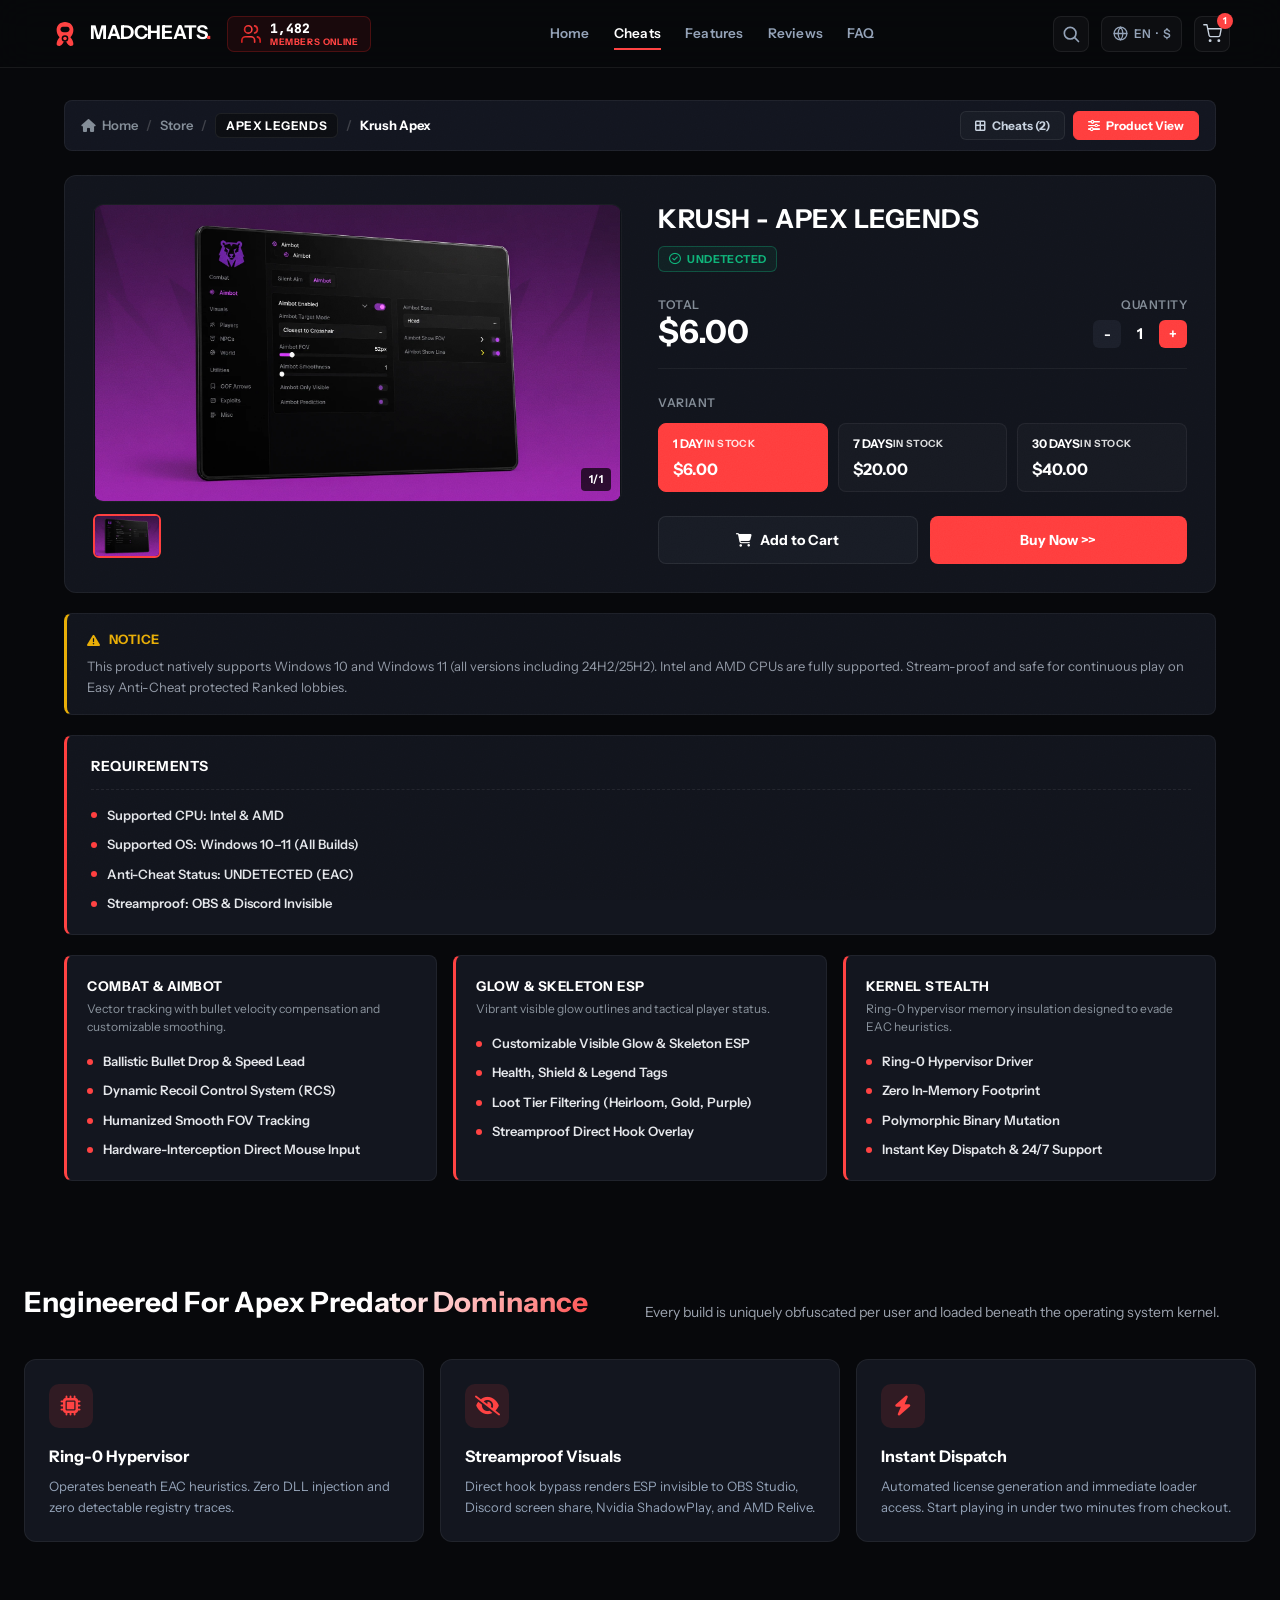
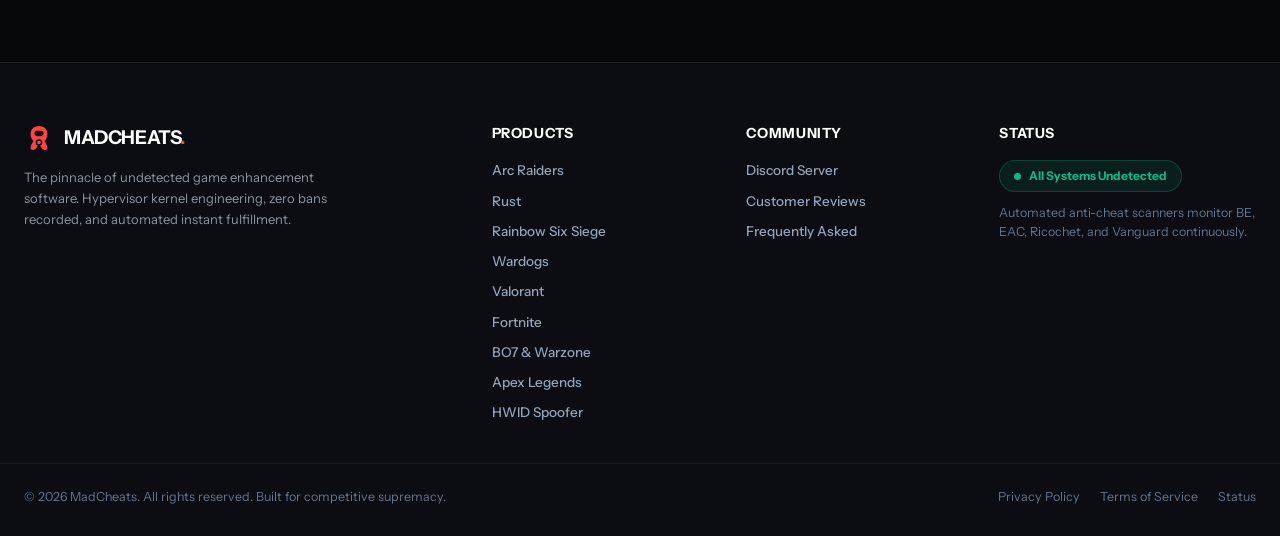
==== apex.html @ b07453fc "Initial commit - MadCheats complete storefront" ====
<!DOCTYPE html>
<html lang="en">
<head>
  <meta charset="utf-8">
  <meta name="viewport" content="width=device-width, initial-scale=1">
  <title>Apex Legends Cheats — Undetected Aimbot &amp; Glow ESP | MadCheats</title>
  <meta name="description" content="Dominate Apex Legends with undetected private cheats. Easy Anti-Cheat bypass, silent aimbot, player skeleton ESP, loot tier radar, and recoil control. Instant key delivery.">
  <link rel="icon" type="image/svg+xml" href="data:image/svg+xml,%3Csvg xmlns='http://www.w3.org/2000/svg' viewBox='0 0 100 100'%3E%3Cpath fill='%23ff4343' d='M50 8 C32 8 20 22 20 38 C20 48 24 57 30 63 C27 68 22 75 22 84 C22 89 27 92 33 90 C39 88 44 80 46 76 C48 77 52 77 54 76 C56 80 61 88 67 90 C73 92 78 89 78 84 C78 75 73 68 70 63 C76 57 80 48 80 38 C80 22 68 8 50 8 Z M50 20 C62 20 70 28 70 40 C70 45 66 50 62 52 C58 48 54 46 50 46 C46 46 42 48 38 52 C34 50 30 45 30 40 C30 28 38 20 50 20 Z M50 54 C58 54 64 60 64 68 C64 76 58 82 50 82 C42 82 36 76 36 68 C36 60 42 54 50 54 Z'/%3E%3C/svg%3E">
  <link rel="stylesheet" href="https://cdnjs.cloudflare.com/ajax/libs/font-awesome/6.5.2/css/all.min.css">
  <link rel="stylesheet" href="css/style.css">
</head>
<body>

  <svg class="film-grain" aria-hidden="true" xmlns="http://www.w3.org/2000/svg">
    <filter id="grain-filter">
      <feTurbulence type="fractalNoise" baseFrequency="0.85" numOctaves="2" stitchTiles="stitch" result="noise"/>
      <feColorMatrix in="noise" type="matrix" values="0 0 0 0 0  0 0 0 0 0  0 0 0 0 0  0 0 0 0.55 0"/>
    </filter>
    <rect width="100%" height="100%" filter="url(#grain-filter)"/>
  </svg>

  <header class="site-header is-home" id="navbar">
    <div class="header-lead sf-rsz2">
      <a href="index.html" class="site-logo" aria-label="MadCheats home">
        <svg class="site-logo-icon" viewBox="0 0 100 100" fill="none" xmlns="http://www.w3.org/2000/svg">
          <path d="M50 10C33 10 22 22 22 36C22 46 26 55 32 61C28 66 22 74 22 83C22 88 28 91 34 89C40 87 45 78 47 74C49 75 51 75 53 74C55 78 60 87 66 89C72 91 78 88 78 83C78 74 72 66 68 61C74 55 78 46 78 36C78 22 67 10 50 10Z" fill="#ff4343"/>
          <path d="M35 34C35 30 38 26 43 26H57C62 26 65 30 65 34C65 40 60 44 54 44H46C40 44 35 40 35 34Z" fill="#07080B"/>
          <circle cx="50" cy="65" r="11" fill="#07080B"/>
          <circle cx="50" cy="65" r="6" fill="#ff4343"/>
        </svg>
        <span>MADCHEATS<span class="brand-dot">.</span></span>
      </a>

      <div class="online-now" aria-label="1,482 members online now" title="1,482 members online now">
        <span class="online-now-icon" aria-hidden="true">
          <svg viewBox="0 0 24 24" width="22" height="22" fill="none" stroke="url(#onlineNowGrad)" stroke-width="1.8" stroke-linecap="round" stroke-linejoin="round">
            <defs>
              <linearGradient id="onlineNowGrad" x1="0" y1="0" x2="24" y2="0" gradientUnits="userSpaceOnUse">
                <stop offset="0" stop-color="#cc1818"></stop>
                <stop offset="0.5" stop-color="#ff4343"></stop>
                <stop offset="1" stop-color="#cc1818"></stop>
              </linearGradient>
            </defs>
            <path d="M16 21v-2a4 4 0 0 0-4-4H6a4 4 0 0 0-4 4v2"></path>
            <circle cx="9" cy="7" r="4"></circle>
            <path d="M22 21v-2a4 4 0 0 0-3-3.87"></path>
            <path d="M16 3.13a4 4 0 0 1 0 7.75"></path>
          </svg>
        </span>
        <span class="online-now-meta">
          <span class="online-now-count">1,482</span>
          <span class="online-now-label">members online</span>
        </span>
      </div>
    </div>

    <nav class="nav-menu" aria-label="Main Navigation">
      <a href="index.html" class="nav-link">Home</a>
      <a href="index.html#popular-cheats" class="nav-link active">Cheats</a>
      <a href="index.html#bento-tech" class="nav-link">Features</a>
      <a href="index.html#reviews" class="nav-link">Reviews</a>
      <a href="index.html#faq" class="nav-link">FAQ</a>
    </nav>

    <div class="header-actions">
      <button class="header-search-btn" id="searchTriggerBtn" type="button" aria-label="Search software">
        <svg viewBox="0 0 24 24" width="20" height="20" fill="none" stroke="currentColor" stroke-width="2" stroke-linecap="round" stroke-linejoin="round" aria-hidden="true">
          <circle cx="11" cy="11" r="7"></circle><path d="m21 21-4.3-4.3"></path>
        </svg>
      </button>

      <button type="button" class="prefs-button" aria-label="Change language or currency">
        <svg viewBox="0 0 24 24" width="17" height="17" fill="none" stroke="currentColor" stroke-width="1.8" stroke-linecap="round" stroke-linejoin="round" aria-hidden="true">
          <circle cx="12" cy="12" r="9"></circle>
          <path d="M3 12h18"></path>
          <path d="M12 3a13.5 13.5 0 0 1 0 18a13.5 13.5 0 0 1 0-18"></path>
        </svg>
        <span class="prefs-lang">EN</span>
        <span class="prefs-dot" aria-hidden="true">&middot;</span>
        <span class="prefs-cur">$</span>
      </button>

      <a href="cart.html" class="cart-button" id="cartToggleBtn" aria-label="Shopping Cart">
        <svg viewBox="0 0 24 24" width="19" height="19" fill="none" stroke="currentColor" stroke-width="1.7" stroke-linecap="round" stroke-linejoin="round" aria-hidden="true">
          <circle cx="9" cy="21" r="1"></circle>
          <circle cx="20" cy="21" r="1"></circle>
          <path d="M1 1h4l2.68 13.39a2 2 0 0 0 2 1.61h9.72a2 2 0 0 0 2-1.61L23 6H6"></path>
        </svg>
        <span class="cart-badge">0</span>
      </a>
    </div>
  </header>

  <main>
    <div class="bc-page-container">
      <div class="bc-top-bar">
        <div class="bc-breadcrumbs">
          <a href="index.html" class="bc-crumb-link"><i class="fa-solid fa-house"></i> Home</a>
          <span class="bc-sep">/</span>
          <a href="index.html#popular-cheats" class="bc-crumb-link">Store</a>
          <span class="bc-sep">/</span>
          <button type="button" class="bc-crumb-btn" id="bcGameCrumb">APEX LEGENDS</button>
          <span class="bc-sep bc-crumb-cheat-sep" id="bcCrumbSep">/</span>
          <span class="bc-crumb-current" id="bcCrumbCheatTitle">Krush - Apex Legends</span>
        </div>
        <div class="bc-top-actions">
          <button type="button" class="bc-view-toggle-btn" id="bcViewGridBtn"><i class="fa-solid fa-border-all"></i> Cheats (2)</button>
          <button type="button" class="bc-view-toggle-btn active" id="bcViewProductBtn"><i class="fa-solid fa-sliders"></i> Product View</button>
        </div>
      </div>

      <div class="bc-grid-view hidden" id="bcGridView">
        <div class="bc-cards-grid">
          <div class="bc-cheat-card js-card-select" data-cheat="krush">
            <div class="bc-card-img-wrap">
              <img src="assets/images/bearcheats/1103383.webp" onerror="this.onerror=null;this.src='https://bearcheats.net/storage/images/1103383.webp'" alt="Krush - Apex Legends Menu" loading="lazy">
            </div>
            <div class="bc-card-title">Krush - Apex Legends</div>
            <div class="bc-card-meta">
              <div class="bc-from-badge">
                <span class="bc-from-label">FROM</span>
                <span class="bc-from-price">$6.00</span>
              </div>
              <div class="bc-undetected-badge">
                <i class="fa-regular fa-circle-check"></i> UNDETECTED
              </div>
            </div>
            <button type="button" class="bc-card-buy-btn js-buy-from-grid" data-cheat="krush">
              <i class="fa-solid fa-bag-shopping"></i> Buy now
            </button>
          </div>

          <div class="bc-cheat-card js-card-select" data-cheat="ancient">
            <div class="bc-card-img-wrap">
              <img src="assets/images/bearcheats/1103375.webp" onerror="this.onerror=null;this.src='https://bearcheats.net/storage/images/1103375.webp'" alt="Ancient - Apex Legends Private Menu" loading="lazy">
            </div>
            <div class="bc-card-title">Ancient - Apex Legends Private</div>
            <div class="bc-card-meta">
              <div class="bc-from-badge">
                <span class="bc-from-label">FROM</span>
                <span class="bc-from-price">$9.99</span>
              </div>
              <div class="bc-undetected-badge">
                <i class="fa-regular fa-circle-check"></i> UNDETECTED
              </div>
            </div>
            <button type="button" class="bc-card-buy-btn js-buy-from-grid" data-cheat="ancient">
              <i class="fa-solid fa-bag-shopping"></i> Buy now
            </button>
          </div>
        </div>
      </div>

      <div class="bc-product-view" id="bcProductView">
        <div class="bc-product-card">
          <div class="bc-media-col">
            <div class="bc-preview-frame">
              <img id="bcPreviewImg" src="assets/images/bearcheats/1103383.webp" onerror="this.onerror=null;this.src='https://bearcheats.net/storage/images/1103383.webp'" alt="Apex Legends Cheat Preview" loading="lazy">
              <div class="bc-page-counter">1/1</div>
            </div>
            <div class="bc-thumbs-row">
              <div class="bc-thumb" id="bcThumbBox">
                <img id="bcThumbImg" src="assets/images/bearcheats/1103383.webp" onerror="this.onerror=null;this.src='https://bearcheats.net/storage/images/1103383.webp'" alt="Thumbnail">
              </div>
            </div>
          </div>

          <div class="bc-info-col">
            <h1 class="bc-title" id="bcProductTitle">KRUSH - APEX LEGENDS</h1>
            <div>
              <div class="bc-undetected-badge">
                <i class="fa-regular fa-circle-check"></i> UNDETECTED
              </div>
            </div>

            <div class="bc-row-total-qty">
              <div class="bc-total-group">
                <span class="bc-subhead">Total</span>
                <span class="bc-total-val" id="bcTotalAmount">$6.00</span>
              </div>
              <div class="bc-qty-group">
                <span class="bc-subhead">Quantity</span>
                <div class="bc-stepper">
                  <button type="button" class="bc-step-btn minus" id="bcQtyMinus">-</button>
                  <span class="bc-step-num" id="bcQtyVal">1</span>
                  <button type="button" class="bc-step-btn plus" id="bcQtyPlus">+</button>
                </div>
              </div>
            </div>

            <div class="bc-variant-group">
              <span class="bc-subhead">Variant</span>
              <div class="bc-variants-grid" id="bcVariantsGrid"></div>
            </div>

            <div class="bc-actions-row">
              <button type="button" class="bc-btn-cart" id="bcAddToCartBtn">
                <i class="fa-solid fa-cart-shopping"></i> Add to Cart
              </button>
              <button type="button" class="bc-btn-buy" id="bcBuyNowBtn">
                Buy Now &gt;&gt;
              </button>
            </div>
          </div>
        </div>

        <div class="bc-notice-box">
          <div class="bc-notice-hdr">
            <i class="fa-solid fa-triangle-exclamation"></i> NOTICE
          </div>
          <div class="bc-notice-text">
            This product natively supports Windows 10 and Windows 11 (all versions including 24H2/25H2). Intel and AMD CPUs are fully supported. Stream-proof and safe for continuous play on Easy Anti-Cheat protected Ranked lobbies.
          </div>
        </div>

        <div class="bc-reqs-box">
          <div class="bc-reqs-title">REQUIREMENTS</div>
          <ul class="bc-dot-list" id="bcReqsList">
            <li class="bc-dot-item"><span class="bc-dot-bullet"></span> Supported CPU: Intel &amp; AMD</li>
            <li class="bc-dot-item"><span class="bc-dot-bullet"></span> Supported OS: Windows 10–11 (All Builds)</li>
            <li class="bc-dot-item"><span class="bc-dot-bullet"></span> Anti-Cheat Status: UNDETECTED (EAC)</li>
          </ul>
        </div>

        <div class="bc-features-grid" id="bcFeaturesGrid"></div>
      </div>
    </div>

    <section class="section-wrap" style="padding: 20px 0 60px;">
      <div class="container">
        <div class="sec-header" style="text-align: center; margin-bottom: 36px;">
          <h2 class="sec-title" style="font-size: 28px; font-weight: 800; color: #fff;">
            Engineered For <span class="gradient-text">Apex Predator Dominance</span>
          </h2>
          <p class="sec-subtitle" style="font-size: 14px; color: #9ca3af; max-width: 580px; margin: 8px auto 0;">
            Every build is uniquely obfuscated per user and loaded beneath the operating system kernel.
          </p>
        </div>

        <div class="bento-grid" style="display: grid; grid-template-columns: repeat(3, 1fr); gap: 16px;">
          <div class="bento-card" style="background: #13161f; border: 1px solid rgba(255,255,255,0.06); border-radius: 12px; padding: 24px;">
            <div style="width: 44px; height: 44px; border-radius: 10px; background: rgba(255,67,67,0.12); color: #ff4343; display: flex; align-items: center; justify-content: center; font-size: 20px; margin-bottom: 16px;">
              <i class="fa-solid fa-microchip"></i>
            </div>
            <h3 style="font-size: 16px; font-weight: 800; color: #fff; margin-bottom: 8px;">Ring-0 Hypervisor</h3>
            <p style="font-size: 13px; color: #94a3b8; line-height: 1.6;">Operates beneath EAC heuristics. Zero DLL injection and zero detectable registry traces.</p>
          </div>

          <div class="bento-card" style="background: #13161f; border: 1px solid rgba(255,255,255,0.06); border-radius: 12px; padding: 24px;">
            <div style="width: 44px; height: 44px; border-radius: 10px; background: rgba(255,67,67,0.12); color: #ff4343; display: flex; align-items: center; justify-content: center; font-size: 20px; margin-bottom: 16px;">
              <i class="fa-solid fa-eye-slash"></i>
            </div>
            <h3 style="font-size: 16px; font-weight: 800; color: #fff; margin-bottom: 8px;">Streamproof Visuals</h3>
            <p style="font-size: 13px; color: #94a3b8; line-height: 1.6;">Direct hook bypass renders ESP invisible to OBS Studio, Discord screen share, Nvidia ShadowPlay, and AMD Relive.</p>
          </div>

          <div class="bento-card" style="background: #13161f; border: 1px solid rgba(255,255,255,0.06); border-radius: 12px; padding: 24px;">
            <div style="width: 44px; height: 44px; border-radius: 10px; background: rgba(255,67,67,0.12); color: #ff4343; display: flex; align-items: center; justify-content: center; font-size: 20px; margin-bottom: 16px;">
              <i class="fa-solid fa-bolt"></i>
            </div>
            <h3 style="font-size: 16px; font-weight: 800; color: #fff; margin-bottom: 8px;">Instant Dispatch</h3>
            <p style="font-size: 13px; color: #94a3b8; line-height: 1.6;">Automated license generation and immediate loader access. Start playing in under two minutes from checkout.</p>
          </div>
        </div>
      </div>
    </section>
  </main>

  <footer class="footer">
    <div class="footer-top">
      <div class="footer-col brand-col">
        <a href="index.html" class="site-logo">
          <svg class="site-logo-icon" viewBox="0 0 100 100" fill="none">
            <path d="M50 10C33 10 22 22 22 36C22 46 26 55 32 61C28 66 22 74 22 83C22 88 28 91 34 89C40 87 45 78 47 74C49 75 51 75 53 74C55 78 60 87 66 89C72 91 78 88 78 83C78 74 72 66 68 61C74 55 78 46 78 36C78 22 67 10 50 10Z" fill="#ff4343"/>
            <path d="M35 34C35 30 38 26 43 26H57C62 26 65 30 65 34C65 40 60 44 54 44H46C40 44 35 40 35 34Z" fill="#07080B"/>
            <circle cx="50" cy="65" r="11" fill="#07080B"/>
            <circle cx="50" cy="65" r="6" fill="#ff4343"/>
          </svg>
          <span>MADCHEATS<span class="brand-dot">.</span></span>
        </a>
        <p class="footer-desc">
          The pinnacle of undetected game enhancement software. Hypervisor kernel engineering, zero bans recorded, and automated instant fulfillment.
        </p>
      </div>

      <div class="footer-col">
        <div class="footer-title">Products</div>
        <ul class="footer-links">
          <li><a href="arc.html">Arc Raiders</a></li>
          <li><a href="rust.html">Rust</a></li>
          <li><a href="r6.html">Rainbow Six Siege</a></li>
          <li><a href="wardogs.html">Wardogs</a></li>
          <li><a href="valorant.html">Valorant</a></li>
          <li><a href="fortnite.html">Fortnite</a></li>
          <li><a href="cod.html">BO7 &amp; Warzone</a></li>
          <li><a href="apex.html">Apex Legends</a></li>
          <li><a href="spoofer.html">HWID Spoofer</a></li>
        </ul>
      </div>

      <div class="footer-col">
        <div class="footer-title">Community</div>
        <ul class="footer-links">
          <li><a href="https://discord.gg/madcheats" target="_blank" rel="noopener noreferrer">Discord Server</a></li>
          <li><a href="index.html#reviews">Customer Reviews</a></li>
          <li><a href="index.html#faq">Frequently Asked</a></li>
        </ul>
      </div>

      <div class="footer-col">
        <div class="footer-title">Status</div>
        <div class="footer-status-pill">
          <span class="dot"></span>
          <span>All Systems Undetected</span>
        </div>
        <p class="footer-subtext">Automated anti-cheat scanners monitor BE, EAC, Ricochet, and Vanguard continuously.</p>
      </div>
    </div>

    <div class="footer-bottom">
      <div class="footer-copy">&copy; 2026 MadCheats. All rights reserved. Built for competitive supremacy.</div>
      <div class="footer-legal">
        <a href="#">Privacy Policy</a>
        <a href="#">Terms of Service</a>
        <a href="#">Status</a>
      </div>
    </div>
  </footer>

  <script src="js/main.js"></script>
  <script>
    document.addEventListener('DOMContentLoaded', () => {
      const APEX_CHEATS = {
        krush: {
          id: 'krush-apex-legends',
          key: 'krush',
          title: 'KRUSH - APEX LEGENDS',
          shortTitle: 'Krush Apex',
          image: 'assets/images/bearcheats/1103383.webp',
          variants: [
            { name: '1 Day', price: 6.00, stock: 'In Stock' },
            { name: '7 Days', price: 20.00, stock: 'In Stock' },
            { name: '30 Days', price: 40.00, stock: 'In Stock' }
          ],
          requirements: [
            'Supported CPU: Intel & AMD',
            'Supported OS: Windows 10–11 (All Builds)',
            'Anti-Cheat Status: UNDETECTED (EAC)',
            'Streamproof: OBS & Discord Invisible'
          ],
          features: [
            {
              title: 'COMBAT & AIMBOT',
              desc: 'Vector tracking with bullet velocity compensation and customizable smoothing.',
              bullets: [
                'Ballistic Bullet Drop & Speed Lead',
                'Dynamic Recoil Control System (RCS)',
                'Humanized Smooth FOV Tracking',
                'Hardware-Interception Direct Mouse Input'
              ]
            },
            {
              title: 'GLOW & SKELETON ESP',
              desc: 'Vibrant visible glow outlines and tactical player status.',
              bullets: [
                'Customizable Visible Glow & Skeleton ESP',
                'Health, Shield & Legend Tags',
                'Loot Tier Filtering (Heirloom, Gold, Purple)',
                'Streamproof Direct Hook Overlay'
              ]
            },
            {
              title: 'KERNEL STEALTH',
              desc: 'Ring-0 hypervisor memory insulation designed to evade EAC heuristics.',
              bullets: [
                'Ring-0 Hypervisor Driver',
                'Zero In-Memory Footprint',
                'Polymorphic Binary Mutation',
                'Instant Key Dispatch & 24/7 Support'
              ]
            }
          ]
        },
        ancient: {
          id: 'ancient-apex',
          key: 'ancient',
          title: 'ANCIENT - APEX LEGENDS PRIVATE',
          shortTitle: 'Ancient Apex',
          image: 'assets/images/bearcheats/1103375.webp',
          variants: [
            { name: '1 Day', price: 9.99, stock: 'In Stock' },
            { name: '7 Days', price: 34.99, stock: 'In Stock' },
            { name: '30 Days', price: 69.99, stock: 'In Stock' }
          ],
          requirements: [
            'Supported CPU: Intel & AMD',
            'Supported OS: Windows 10–11 (All Builds)',
            'Anti-Cheat Status: UNDETECTED (Private Slots)',
            'Streamproof: OBS & Discord Invisible'
          ],
          features: [
            {
              title: 'PREDATOR COMBAT',
              desc: 'Exclusive private slot build with spectator alert and movement macros.',
              bullets: [
                'Spectator Warning Alert System',
                'Auto Superglide & Bunny Hop Macro',
                'Instant Target Switch & Curve',
                'Zero Recoil & Zero Sway'
              ]
            },
            {
              title: 'RADAR & LOOT',
              desc: 'Full distance tracking and standalone 2D radar mini-map HUD.',
              bullets: [
                'Death Box Loot & Tier Scanner',
                'Standalone Mini-Map Radar HUD',
                'Legend Identification & Weapon Status',
                'Enemy Line-of-Sight Tracers'
              ]
            },
            {
              title: 'PRIVATE SLOTS',
              desc: 'Unique cryptographic polymorphic binary with hardware spoofer included.',
              bullets: [
                'Private Unique Binary Build',
                'Built-in Hardware Spoofer',
                'Zero Ban Record Across All Ranked Splits',
                'VIP Discord Priority Channel'
              ]
            }
          ]
        }
      };

      let currentCheat = APEX_CHEATS.krush;
      let selectedVariant = currentCheat.variants[0];
      let currentQty = 1;

      const gridView = document.getElementById('bcGridView');
      const productView = document.getElementById('bcProductView');
      const viewGridBtn = document.getElementById('bcViewGridBtn');
      const viewProductBtn = document.getElementById('bcViewProductBtn');
      const gameCrumb = document.getElementById('bcGameCrumb');
      const crumbCheatTitle = document.getElementById('bcCrumbCheatTitle');
      const crumbSep = document.getElementById('bcCrumbSep');

      const previewImg = document.getElementById('bcPreviewImg');
      const thumbImg = document.getElementById('bcThumbImg');
      const productTitle = document.getElementById('bcProductTitle');
      const totalAmount = document.getElementById('bcTotalAmount');
      const qtyVal = document.getElementById('bcQtyVal');
      const qtyMinus = document.getElementById('bcQtyMinus');
      const qtyPlus = document.getElementById('bcQtyPlus');
      const variantsGrid = document.getElementById('bcVariantsGrid');
      const reqsList = document.getElementById('bcReqsList');
      const featuresGrid = document.getElementById('bcFeaturesGrid');
      const addToCartBtn = document.getElementById('bcAddToCartBtn');
      const buyNowBtn = document.getElementById('bcBuyNowBtn');
      const mascotBtn = document.getElementById('mascotCtaBtn');

      function renderProduct(cheatKey) {
        currentCheat = APEX_CHEATS[cheatKey] || APEX_CHEATS.krush;
        selectedVariant = currentCheat.variants[0];
        currentQty = 1;

        previewImg.src = currentCheat.image;
        previewImg.alt = currentCheat.title;
        thumbImg.src = currentCheat.image;
        thumbImg.alt = currentCheat.title;
        productTitle.textContent = currentCheat.title;
        crumbCheatTitle.textContent = currentCheat.shortTitle;
        crumbCheatTitle.style.display = 'inline';
        crumbSep.style.display = 'inline';

        qtyVal.textContent = currentQty;
        updateTotal();

        variantsGrid.innerHTML = '';
        currentCheat.variants.forEach((v, idx) => {
          const btn = document.createElement('button');
          btn.type = 'button';
          btn.className = `bc-variant-btn ${idx === 0 ? 'active' : 'inactive'}`;
          btn.innerHTML = `
            <div class="bc-v-line">
              <span class="bc-v-title">${v.name}</span>
              <span class="bc-v-stock">${v.stock}</span>
            </div>
            <div class="bc-v-price">$${v.price.toFixed(2)}</div>
          `;
          btn.addEventListener('click', () => {
            variantsGrid.querySelectorAll('.bc-variant-btn').forEach(b => {
              b.className = 'bc-variant-btn inactive';
            });
            btn.className = 'bc-variant-btn active';
            selectedVariant = v;
            updateTotal();
          });
          variantsGrid.appendChild(btn);
        });

        reqsList.innerHTML = '';
        currentCheat.requirements.forEach(req => {
          const li = document.createElement('li');
          li.className = 'bc-dot-item';
          li.innerHTML = `<span class="bc-dot-bullet"></span> ${req}`;
          reqsList.appendChild(li);
        });

        featuresGrid.innerHTML = '';
        currentCheat.features.forEach(f => {
          const col = document.createElement('div');
          col.className = 'bc-feat-card';
          const bulletsHtml = f.bullets.map(b => `<li class="bc-dot-item"><span class="bc-dot-bullet"></span> ${b}</li>`).join('');
          col.innerHTML = `
            <div class="col-title">${f.title}</div>
            <div class="col-desc">${f.desc}</div>
            <ul class="bc-dot-list">${bulletsHtml}</ul>
          `;
          featuresGrid.appendChild(col);
        });

        gridView.classList.add('hidden');
        productView.classList.remove('hidden');
        viewProductBtn.classList.add('active');
        viewGridBtn.classList.remove('active');
        gameCrumb.classList.remove('active');
      }

      function showGrid() {
        productView.classList.add('hidden');
        gridView.classList.remove('hidden');
        viewGridBtn.classList.add('active');
        viewProductBtn.classList.remove('active');
        gameCrumb.classList.add('active');
        crumbCheatTitle.style.display = 'none';
        crumbSep.style.display = 'none';
        window.location.hash = 'all';
      }

      function updateTotal() {
        const total = (selectedVariant.price * currentQty).toFixed(2);
        totalAmount.textContent = `$${total}`;
      }

      qtyMinus.addEventListener('click', () => {
        if (currentQty > 1) {
          currentQty--;
          qtyVal.textContent = currentQty;
          updateTotal();
        }
      });

      qtyPlus.addEventListener('click', () => {
        if (currentQty < 20) {
          currentQty++;
          qtyVal.textContent = currentQty;
          updateTotal();
        }
      });

      viewGridBtn.addEventListener('click', showGrid);
      gameCrumb.addEventListener('click', showGrid);
      if (mascotBtn) mascotBtn.addEventListener('click', (e) => {
        e.preventDefault();
        showGrid();
        window.scrollTo({ top: 120, behavior: 'smooth' });
      });
      viewProductBtn.addEventListener('click', () => {
        renderProduct(currentCheat.key);
      });

      document.querySelectorAll('.js-card-select').forEach(card => {
        card.addEventListener('click', (e) => {
          if (e.target.closest('.bc-card-buy-btn')) return;
          const cheat = card.getAttribute('data-cheat');
          renderProduct(cheat);
          window.location.hash = cheat;
          window.scrollTo({ top: 120, behavior: 'smooth' });
        });
      });

      document.querySelectorAll('.js-buy-from-grid').forEach(btn => {
        btn.addEventListener('click', (e) => {
          e.stopPropagation();
          const cheat = btn.getAttribute('data-cheat');
          renderProduct(cheat);
          window.location.hash = cheat;
          window.scrollTo({ top: 120, behavior: 'smooth' });
        });
      });

      function addCurrentToCart(redirectToCart = true) {
        if (!window.MadCheatsCart) return;
        for (let i = 0; i < currentQty; i++) {
          window.MadCheatsCart.addToCart({
            id: `${currentCheat.id}-${selectedVariant.name.replace(/\s+/g, '-').toLowerCase()}`,
            gameKey: 'apex',
            gameTitle: 'Apex Legends',
            cheatName: currentCheat.shortTitle,
            edition: 'Undetected Ring-0',
            durationKey: selectedVariant.name,
            durationName: selectedVariant.name,
            price: selectedVariant.price,
            image: currentCheat.image
          });
        }
        if (redirectToCart) {
          window.location.href = 'cart.html';
        }
      }

      addToCartBtn.addEventListener('click', () => {
        addCurrentToCart(true);
      });

      buyNowBtn.addEventListener('click', () => {
        addCurrentToCart(false);
        window.location.href = 'cart.html?checkout=true';
      });

      const hash = window.location.hash.replace('#', '').toLowerCase();
      if (hash === 'all' || hash === 'category') {
        showGrid();
      } else if (hash === 'ancient') {
        renderProduct('ancient');
      } else {
        renderProduct('krush');
      }
    });
  </script>
</body>
</html>
---- css/style.css ----
@import url('https://fonts.googleapis.com/css2?family=Instrument+Sans:ital,wght@0,400..700;1,400..700&family=Plus+Jakarta+Sans:ital,wght@0,400..800;1,400..800&family=JetBrains+Mono:wght@400;500;600;700&display=swap');

:root {
  --bg-deep: #07080b;
  --bg-surface: #10131b;
  --bg-card: #13161f;
  --bg-card-hover: #161a26;
  --bg-glass: rgba(19, 22, 31, 0.88);
  --border-subtle: rgba(255, 255, 255, 0.07);
  --border-card: rgba(255, 255, 255, 0.09);
  --red-main: #ff4343;
  --red-dark: #d82b2b;
  --red-hover: #ff5959;
  --text-main: #ffffff;
  --text-muted: #94a3b8;
  --text-dim: #64748b;
  --green-live: #10b981;
  --radius-sm: 8px;
  --radius-md: 14px;
  --radius-lg: 20px;
  --radius-full: 9999px;
  --font-sans: 'Instrument Sans', 'Plus Jakarta Sans', -apple-system, BlinkMacSystemFont, sans-serif;
  --font-mono: 'JetBrains Mono', monospace;
  --transition-fast: 0.18s cubic-bezier(0.16, 1, 0.3, 1);
  --transition-smooth: 0.3s cubic-bezier(0.16, 1, 0.3, 1);
}

*, *::before, *::after {
  box-sizing: border-box;
  margin: 0;
  padding: 0;
}

html {
  scroll-behavior: smooth;
  color-scheme: dark;
}

body {
  font-family: var(--font-sans);
  background-color: var(--bg-deep);
  color: var(--text-main);
  line-height: 1.5;
  overflow-x: hidden;
  -webkit-font-smoothing: antialiased;
}

a {
  color: inherit;
  text-decoration: none;
  transition: all var(--transition-fast);
}

button {
  font-family: inherit;
  cursor: pointer;
  border: none;
  outline: none;
  background: transparent;
}

input, select, textarea {
  font-family: inherit;
  color: inherit;
  outline: none;
}

img {
  max-width: 100%;
  height: auto;
}

.container {
  width: 100%;
  max-width: 1360px;
  margin: 0 auto;
  padding: 0 24px;
}

.film-grain {
  position: fixed;
  inset: 0;
  width: 100%;
  height: 100%;
  pointer-events: none;
  z-index: 50;
  mix-blend-mode: overlay;
  opacity: 0.22;
}

.top-anno {
  background: #11141d;
  border-bottom: 1px solid rgba(255, 255, 255, 0.07);
  padding: 10px 18px;
  font-size: 13px;
  font-weight: 600;
  display: flex;
  align-items: center;
  justify-content: center;
  position: relative;
  z-index: 60;
}

.anno-content {
  display: flex;
  align-items: center;
  gap: 12px;
  flex-wrap: wrap;
  justify-content: center;
}

.anno-pill {
  background: rgba(255, 43, 43, 0.15);
  border: 1px solid rgba(255, 43, 43, 0.3);
  color: #ff6666;
  padding: 2px 8px;
  border-radius: 4px;
  font-size: 11px;
  font-weight: 800;
  letter-spacing: 0.5px;
  text-transform: uppercase;
}

.anno-btn {
  background: var(--red-main);
  color: #fff;
  font-size: 11.5px;
  font-weight: 700;
  padding: 4px 12px;
  border-radius: 5px;
  display: inline-flex;
  align-items: center;
  gap: 5px;
  transition: background var(--transition-fast);
}

.anno-btn:hover {
  background: var(--red-hover);
}

.anno-close {
  position: absolute;
  right: 18px;
  color: var(--text-dim);
  padding: 4px;
  display: flex;
  align-items: center;
  justify-content: center;
  transition: color var(--transition-fast);
}

.anno-close:hover {
  color: #fff;
}

.site-header,
.navbar {
  position: sticky;
  top: 0;
  width: 100%;
  height: 68px;
  background: rgba(7, 8, 11, 0.88);
  backdrop-filter: blur(18px);
  -webkit-backdrop-filter: blur(18px);
  border-bottom: 1px solid var(--border-subtle);
  z-index: 90;
  transition: all var(--transition-smooth);
  display: flex;
  align-items: center;
  justify-content: space-between;
  padding: 0 clamp(20px, 4vw, 50px);
}

.site-header.scrolled,
.navbar.scrolled {
  background: rgba(7, 8, 11, 0.98);
  border-bottom-color: rgba(255, 255, 255, 0.1);
}

.navbar-inner,
.header-lead-wrap {
  display: flex;
  align-items: center;
  justify-content: space-between;
  height: 100%;
  gap: 20px;
}

.header-lead,
.nav-left {
  display: flex;
  align-items: center;
  gap: 16px;
  flex-shrink: 0;
}

.site-logo,
.brand {
  display: flex;
  align-items: center;
  gap: 10px;
  font-weight: 800;
  font-size: 19px;
  letter-spacing: -0.4px;
  color: #fff;
  user-select: none;
}

.brand-icon,
.site-logo-icon {
  width: 30px;
  height: 30px;
  flex-shrink: 0;
}

.brand-dot {
  color: var(--red-main);
}

.online-now {
  display: inline-flex;
  align-items: center;
  gap: 8px;
  padding: 5px 12px;
  background: rgba(255, 43, 43, 0.08);
  border: 1px solid rgba(255, 43, 43, 0.22);
  border-radius: 7px;
}

.online-now-icon {
  display: flex;
  align-items: center;
  justify-content: center;
}

.online-now-meta {
  display: flex;
  flex-direction: column;
  line-height: 1;
}

.online-now-count {
  font-size: 13px;
  font-weight: 800;
  color: #fff;
  font-family: var(--font-mono);
}

.online-now-label {
  font-size: 9px;
  font-weight: 700;
  text-transform: uppercase;
  color: var(--red-main);
  letter-spacing: 0.6px;
  margin-top: 2px;
}

.site-nav,
.nav-menu {
  display: flex;
  align-items: center;
  list-style: none;
  gap: 24px;
  margin: 0;
  padding: 0;
}

.site-nav .nav-link,
.nav-link {
  font-size: 13.5px;
  font-weight: 600;
  color: var(--text-muted);
  display: inline-flex;
  align-items: center;
  gap: 5px;
  position: relative;
  padding: 6px 0;
  white-space: nowrap;
  letter-spacing: 0.2px;
}

.site-nav .nav-link:hover,
.site-nav .nav-link.active,
.nav-link:hover,
.nav-link.active {
  color: #fff;
}

.nav-link::after {
  content: '';
  position: absolute;
  bottom: 0;
  left: 0;
  width: 0;
  height: 2px;
  background: var(--red-main);
  transition: width var(--transition-fast);
}

.nav-link:hover::after,
.nav-link.active::after {
  width: 100%;
}

.nav-dropdown {
  position: relative;
}

.nav-caret {
  transition: transform var(--transition-fast);
}

.nav-dropdown:hover .nav-caret {
  transform: rotate(180deg);
}

.nav-mega {
  position: absolute;
  top: calc(100% + 14px);
  left: 50%;
  transform: translateX(-50%) translateY(8px);
  width: 480px;
  background: rgba(11, 13, 19, 0.98);
  border: 1px solid rgba(255, 43, 43, 0.25);
  border-radius: var(--radius-md);
  padding: 16px;
  display: grid;
  grid-template-columns: 1fr 1fr;
  gap: 8px;
  box-shadow: 0 16px 40px rgba(0, 0, 0, 0.8);
  opacity: 0;
  visibility: hidden;
  transition: all var(--transition-smooth);
  z-index: 100;
  backdrop-filter: blur(20px);
  -webkit-backdrop-filter: blur(20px);
}

.nav-dropdown:hover .nav-mega {
  opacity: 1;
  visibility: visible;
  transform: translateX(-50%) translateY(0);
}

.nav-mega-item {
  display: flex;
  align-items: center;
  justify-content: space-between;
  padding: 9px 12px;
  border-radius: var(--radius-sm);
  background: rgba(255, 255, 255, 0.02);
  color: var(--text-muted);
  font-size: 13px;
  font-weight: 600;
  transition: all var(--transition-fast);
  text-decoration: none;
}

.nav-mega-item:hover {
  background: rgba(255, 43, 43, 0.12);
  color: #fff;
  border-left: 2px solid var(--red-main);
  transform: translateX(2px);
}

.nav-mega-arrow {
  opacity: 0;
  color: var(--red-main);
  transition: opacity var(--transition-fast), transform var(--transition-fast);
}

.nav-mega-item:hover .nav-mega-arrow {
  opacity: 1;
  transform: translateX(2px);
}

.header-actions,
.nav-actions {
  display: flex;
  align-items: center;
  gap: 12px;
  flex-shrink: 0;
}

.header-search-btn,
.search-trigger-btn {
  width: 36px;
  height: 36px;
  display: inline-flex;
  align-items: center;
  justify-content: center;
  color: var(--text-muted);
  border-radius: 8px;
  border: 1px solid var(--border-subtle);
  background: rgba(255, 255, 255, 0.03);
  transition: all var(--transition-fast);
}

.header-search-btn:hover,
.search-trigger-btn:hover {
  color: #fff;
  border-color: rgba(255, 255, 255, 0.2);
  background: rgba(255, 255, 255, 0.06);
}

.prefs-button {
  height: 36px;
  padding: 0 10px;
  display: inline-flex;
  align-items: center;
  gap: 5px;
  font-size: 12px;
  font-weight: 600;
  color: var(--text-muted);
  border-radius: 8px;
  border: 1px solid var(--border-subtle);
  background: rgba(255, 255, 255, 0.03);
  transition: all var(--transition-fast);
}

.prefs-button:hover {
  color: #fff;
  border-color: rgba(255, 255, 255, 0.2);
}

.cart-button,
.cart-btn {
  position: relative;
  width: 36px;
  height: 36px;
  border-radius: 8px;
  background: rgba(255, 255, 255, 0.03);
  border: 1px solid var(--border-subtle);
  color: #cbd5e1;
  display: inline-flex;
  align-items: center;
  justify-content: center;
  font-size: 13px;
  transition: all var(--transition-fast);
}

.cart-button:hover,
.cart-btn:hover {
  border-color: rgba(255, 255, 255, 0.2);
  background: rgba(255, 255, 255, 0.06);
  color: #fff;
}

.cart-badge,
.cart-count {
  position: absolute;
  top: -4px;
  right: -4px;
  background: var(--red-main);
  color: #fff;
  font-size: 9.5px;
  font-weight: 800;
  width: 16px;
  height: 16px;
  border-radius: 50%;
  display: flex;
  align-items: center;
  justify-content: center;
  line-height: 1;
}

.dshero-btn,
.btn-primary {
  background: var(--red-main);
  color: #fff;
  font-weight: 700;
  font-size: 14px;
  padding: 11px 22px;
  border-radius: var(--radius-sm);
  display: inline-flex;
  align-items: center;
  gap: 8px;
  border: 1px solid rgba(255, 255, 255, 0.15);
  transition: background var(--transition-fast), transform var(--transition-fast);
}

.dshero-btn:hover,
.btn-primary:hover {
  background: var(--red-hover);
  transform: translateY(-1px);
}

.dshero-btn-ghost,
.btn-secondary {
  background: #141722;
  border: 1px solid var(--border-subtle);
  color: #fff;
  font-weight: 700;
  font-size: 14px;
  padding: 11px 22px;
  border-radius: var(--radius-sm);
  display: inline-flex;
  align-items: center;
  gap: 8px;
  transition: all var(--transition-fast);
}

.dshero-btn-ghost:hover,
.btn-secondary:hover {
  background: #1c2030;
  border-color: rgba(255, 255, 255, 0.2);
  transform: translateY(-1px);
}

.theme-header__hero {
  position: relative;
  width: 100%;
  min-height: 640px;
  display: flex;
  align-items: center;
  overflow: hidden;
  background: #07080b;
  padding: 80px 0 90px;
}

.theme-header__hero-bg {
  position: absolute;
  inset: 0;
  width: 100%;
  height: 100%;
  overflow: hidden;
  pointer-events: none;
  z-index: 1;
}

.theme-header__hero-bg video,
.theme-header__hero-bg .hero-bg-video {
  position: absolute;
  top: 0;
  right: 0;
  width: 66%;
  height: 100%;
  object-fit: cover;
  object-position: right 15%;
  filter: hue-rotate(65deg) saturate(1.35) contrast(1.05);
}

.theme-header__hero-bg .hero-bg-overlay {
  position: absolute;
  inset: 0;
  background: 
    linear-gradient(90deg, #07080b 0%, #07080b 38%, rgba(7, 8, 11, 0.8) 58%, rgba(7, 8, 11, 0.2) 80%, transparent 100%),
    linear-gradient(180deg, #07080b 0%, transparent 12%, transparent 85%, #07080b 100%);
  pointer-events: none;
}

.ipsLayout_container {
  width: 100%;
  max-width: 1320px;
  margin: 0 auto;
  padding: 0 28px;
  position: relative;
  z-index: 3;
}

.heroTitle.headerHero_title {
  font-size: clamp(34px, 4.4vw, 56px);
  font-weight: 900;
  color: #ffffff;
  line-height: 1.12;
  letter-spacing: -0.8px;
  margin-bottom: 18px;
  max-width: 640px;
}

.heroTitle.headerHero_title b,
.heroTitle.headerHero_title strong {
  color: #ff4343;
  font-weight: 900;
}

.heroDesc.headerHero_desc {
  font-size: 15.5px;
  color: #9da8b6;
  line-height: 1.6;
  max-width: 520px;
  margin-bottom: 30px;
}

.heroButtons {
  display: flex;
  align-items: center;
  gap: 14px;
  margin-bottom: 36px;
  flex-wrap: wrap;
}

.headerHero_button {
  display: inline-flex;
  align-items: center;
  justify-content: center;
  gap: 10px;
  font-size: 14px;
  font-weight: 800;
  padding: 13px 24px;
  border-radius: 7px;
  cursor: pointer;
  text-decoration: none;
  transition: all 0.16s ease;
}

.headerHero_button.heroButton_primary {
  background: #ff4343;
  color: #ffffff;
  border: 1px solid #ff4343;
}

.headerHero_button.heroButton_primary:hover {
  background: #ff5959;
  border-color: #ff5959;
  transform: translateY(-1px);
}

.headerHero_button.heroButton_secondary {
  background: #141722;
  border: 1px solid rgba(255, 255, 255, 0.08);
  color: #cbd5e1;
}

.headerHero_button.heroButton_secondary:hover {
  background: #1c202e;
  border-color: rgba(255, 255, 255, 0.18);
  color: #ffffff;
  transform: translateY(-1px);
}

.headerHero_stats {
  display: flex;
  align-items: center;
  gap: 36px;
  list-style: none;
  padding: 0;
  margin: 0;
  flex-wrap: wrap;
}

.headerHero_stats li {
  display: flex;
  align-items: center;
  gap: 12px;
}

.headerHero_stats li i.fa-cart-shopping,
.headerHero_stats li i.fa-cart-shopping-fast {
  font-size: 20px;
  color: #ff4343;
}

.headerHero_stats li i.fa-star {
  font-size: 14px;
  color: #ffb020;
}

.headerHero_stats li b {
  display: block;
  font-size: 20px;
  font-weight: 900;
  color: #ff4343;
  line-height: 1.15;
  letter-spacing: -0.2px;
}

.headerHero_stats li span {
  display: block;
  font-size: 11px;
  font-weight: 700;
  color: #8d96a5;
  text-transform: uppercase;
  letter-spacing: 0.6px;
  margin-top: 3px;
}

@media (max-width: 960px) {
  .theme-header__hero {
    min-height: auto;
    padding: 60px 0 70px;
  }
  .theme-header__hero-bg video,
  .theme-header__hero-bg .hero-bg-video {
    width: 100%;
    object-position: 70% center;
    opacity: 0.35;
  }
  .theme-header__hero-bg .hero-bg-overlay {
    background: rgba(7, 8, 11, 0.82);
  }
  .heroTitle.headerHero_title {
    font-size: 34px;
  }
  .headerHero_stats {
    gap: 22px;
  }
}

.game-marquee {
  position: relative;
  padding: 38px 0 46px;
  overflow: hidden;
  border-bottom: 1px solid rgba(255, 255, 255, 0.06);
  background: #07080b;
}

.game-marquee-kicker {
  text-align: center;
  font-size: 11.5px;
  font-weight: 700;
  letter-spacing: 2px;
  text-transform: uppercase;
  color: var(--text-dim);
  margin-bottom: 24px;
}

.game-marquee-viewport {
  overflow: hidden;
  position: relative;
  width: 100%;
  mask-image: linear-gradient(to right, transparent, #000 10%, #000 90%, transparent);
  -webkit-mask-image: linear-gradient(to right, transparent, #000 10%, #000 90%, transparent);
}

.game-marquee-track {
  display: flex;
  align-items: center;
  gap: 52px;
  width: max-content;
  animation: gameScroll 40s linear infinite;
}

.game-marquee-track:hover {
  animation-play-state: paused;
}

@keyframes gameScroll {
  from { transform: translateX(0); }
  to { transform: translateX(-50%); }
}

.game-marquee-item {
  display: inline-flex;
  align-items: center;
  gap: 8px;
  opacity: 0.65;
  transition: opacity var(--transition-fast), transform var(--transition-fast);
  text-decoration: none;
}

.game-marquee-item:hover {
  opacity: 1;
  transform: translateY(-2px);
}

.game-marquee-item img {
  height: 38px;
  width: auto;
  max-width: 140px;
  object-fit: contain;
  filter: brightness(0.85) grayscale(25%);
  transition: all var(--transition-fast);
}

.game-marquee-item:hover img {
  filter: brightness(1.2) grayscale(0%);
  transform: scale(1.05);
}

.game-marquee-item span {
  font-size: 14px;
  font-weight: 800;
  letter-spacing: 1.2px;
  text-transform: uppercase;
  color: #fff;
  white-space: nowrap;
}

.hero-header {
  text-align: center;
  max-width: 880px;
  margin: 0 auto 46px;
  position: relative;
  z-index: 2;
}

.trust-pill {
  display: inline-flex;
  align-items: center;
  gap: 8px;
  background: #131722;
  border: 1px solid var(--border-subtle);
  padding: 6px 16px;
  border-radius: var(--radius-full);
  margin-bottom: 22px;
  font-size: 12.5px;
  font-weight: 700;
  color: var(--text-muted);
  letter-spacing: 0.4px;
}

.trust-stars {
  display: flex;
  gap: 3px;
  color: #ff3838;
  font-size: 11px;
}

.hero-h1 {
  font-size: clamp(38px, 5.2vw, 64px);
  font-weight: 800;
  letter-spacing: -1.5px;
  line-height: 1.08;
  margin-bottom: 20px;
  color: #fff;
}

.gradient-text {
  background: linear-gradient(135deg, #ffffff 40%, #ff8585 85%, var(--red-main) 100%);
  -webkit-background-clip: text;
  -webkit-text-fill-color: transparent;
}

.hero-desc {
  font-size: 17px;
  color: var(--text-muted);
  line-height: 1.6;
  max-width: 680px;
  margin: 0 auto 32px;
}

.hero-actions {
  display: flex;
  align-items: center;
  justify-content: center;
  gap: 16px;
  flex-wrap: wrap;
  margin-bottom: 34px;
}

.hero-stats-bar {
  display: flex;
  align-items: center;
  justify-content: center;
  gap: 32px;
  font-size: 13.5px;
  color: var(--text-dim);
  font-weight: 600;
  flex-wrap: wrap;
}

.hero-stat-item {
  display: flex;
  align-items: center;
  gap: 8px;
}

.hero-stat-item strong {
  color: #fff;
  font-size: 14px;
}

.hero-stage {
  position: relative;
  max-width: 1140px;
  margin: 0 auto;
  border-radius: var(--radius-lg);
  border: 1px solid rgba(255, 255, 255, 0.1);
  background: #080a10;
  overflow: hidden;
  height: 580px;
  user-select: none;
}

.hero-video-container {
  position: absolute;
  inset: 0;
  width: 100%;
  height: 100%;
  overflow: hidden;
  pointer-events: none;
  z-index: 0;
}

.hero-game-video {
  position: absolute;
  top: 50%;
  left: 50%;
  width: 100%;
  height: 100%;
  min-width: 177.77777778vh;
  min-height: 56.25vw;
  transform: translate(-50%, -50%);
  border: none;
  opacity: 0.75;
  filter: contrast(110%) brightness(85%);
  pointer-events: none;
}

video.hero-game-video {
  object-fit: cover;
  min-width: 100%;
  min-height: 100%;
  top: 0;
  left: 0;
  transform: none;
}

.hero-video-overlay {
  position: absolute;
  inset: 0;
  background: radial-gradient(ellipse at center, rgba(7, 8, 11, 0.2) 0%, rgba(7, 8, 11, 0.75) 75%, #07080b 100%),
              linear-gradient(to top, #07080b 0%, transparent 30%);
  pointer-events: none;
}

.hero-video-badge {
  position: absolute;
  bottom: 16px;
  left: 18px;
  display: inline-flex;
  align-items: center;
  gap: 8px;
  padding: 5px 12px;
  background: rgba(8, 10, 16, 0.85);
  border: 1px solid rgba(255, 43, 43, 0.35);
  border-radius: 20px;
  font-family: var(--font-mono);
  font-size: 11px;
  font-weight: 700;
  letter-spacing: 0.8px;
  color: #fff;
  backdrop-filter: blur(8px);
  z-index: 3;
}

.video-live-dot {
  width: 7px;
  height: 7px;
  border-radius: 50%;
  background: var(--red-main);
  box-shadow: 0 0 8px var(--red-main);
  animation: pulseLive 1.8s infinite;
}

@keyframes pulseLive {
  0%, 100% { opacity: 1; transform: scale(1); }
  50% { opacity: 0.4; transform: scale(0.85); }
}

.hero-hud {
  position: absolute;
  inset: 0;
  pointer-events: none;
}

.hud-target {
  position: absolute;
  border: 1.5px solid var(--red-main);
  background: rgba(255, 43, 43, 0.08);
}

.hud-tag {
  position: absolute;
  top: -24px;
  left: -1px;
  background: rgba(8, 10, 16, 0.9);
  border: 1px solid var(--red-main);
  color: #fff;
  font-family: var(--font-mono);
  font-size: 11px;
  font-weight: 700;
  padding: 2px 6px;
  border-radius: 3px;
  white-space: nowrap;
}

.hud-meter {
  position: absolute;
  right: -8px;
  top: 0;
  width: 3px;
  height: 100%;
  background: rgba(255, 255, 255, 0.2);
  border-radius: 2px;
}

.hud-meter-fill {
  width: 100%;
  height: 80%;
  background: #10b981;
  border-radius: 2px;
  position: absolute;
  bottom: 0;
}

.hud-fov-ring {
  position: absolute;
  top: 50%;
  left: 50%;
  transform: translate(-50%, -50%);
  width: 240px;
  height: 240px;
  border-radius: 50%;
  border: 1.5px dashed rgba(255, 43, 43, 0.45);
  pointer-events: none;
}

.hud-crosshair {
  position: absolute;
  top: 50%;
  left: 50%;
  transform: translate(-50%, -50%);
  width: 10px;
  height: 10px;
  border-radius: 50%;
  background: var(--red-main);
}

.draggable-panel {
  position: absolute;
  top: 40px;
  right: 45px;
  width: 440px;
  background: rgba(14, 16, 24, 0.96);
  backdrop-filter: blur(20px);
  -webkit-backdrop-filter: blur(20px);
  border: 1px solid rgba(255, 43, 43, 0.35);
  border-radius: var(--radius-md);
  z-index: 10;
  cursor: default;
}

.panel-head {
  display: flex;
  align-items: center;
  justify-content: space-between;
  padding: 12px 16px;
  background: rgba(255, 43, 43, 0.08);
  border-bottom: 1px solid rgba(255, 43, 43, 0.2);
  cursor: grab;
  user-select: none;
}

.panel-head:active {
  cursor: grabbing;
}

.panel-brand {
  display: flex;
  align-items: center;
  gap: 10px;
  font-size: 13px;
  font-weight: 800;
  letter-spacing: 0.5px;
  color: #fff;
}

.panel-brand svg {
  width: 18px;
  height: 18px;
  color: var(--red-main);
}

.panel-tabs {
  display: flex;
  background: rgba(0, 0, 0, 0.3);
  border-bottom: 1px solid var(--border-subtle);
}

.panel-tab {
  flex: 1;
  padding: 10px 0;
  font-size: 12px;
  font-weight: 700;
  text-align: center;
  color: var(--text-muted);
  border-bottom: 2px solid transparent;
  transition: all var(--transition-fast);
}

.panel-tab:hover {
  color: #fff;
}

.panel-tab.active {
  color: #fff;
  border-bottom-color: var(--red-main);
  background: rgba(255, 43, 43, 0.08);
}

.panel-body {
  padding: 18px;
  display: flex;
  flex-direction: column;
  gap: 15px;
}

.ctrl-row {
  display: flex;
  align-items: center;
  justify-content: space-between;
}

.ctrl-label {
  font-size: 13px;
  font-weight: 700;
  color: #fff;
}

.ctrl-sub {
  font-size: 11px;
  color: var(--text-dim);
}

.toggle {
  position: relative;
  width: 44px;
  height: 24px;
  background: rgba(255, 255, 255, 0.12);
  border-radius: 12px;
  cursor: pointer;
  transition: background var(--transition-fast);
}

.toggle.active {
  background: var(--red-main);
}

.toggle-knob {
  position: absolute;
  top: 2px;
  left: 2px;
  width: 20px;
  height: 20px;
  background: #fff;
  border-radius: 50%;
  transition: transform var(--transition-fast);
}

.toggle.active .toggle-knob {
  transform: translateX(20px);
}

.slider-block {
  display: flex;
  flex-direction: column;
  gap: 6px;
}

.slider-top {
  display: flex;
  justify-content: space-between;
  font-size: 12.5px;
  font-weight: 600;
}

.slider-num {
  font-family: var(--font-mono);
  color: var(--red-main);
  font-weight: 700;
}

.range {
  -webkit-appearance: none;
  width: 100%;
  height: 5px;
  border-radius: 3px;
  background: rgba(255, 255, 255, 0.12);
  outline: none;
}

.range::-webkit-slider-thumb {
  -webkit-appearance: none;
  width: 16px;
  height: 16px;
  border-radius: 50%;
  background: var(--red-main);
  cursor: pointer;
}

.stage-hint {
  position: absolute;
  bottom: 20px;
  left: 24px;
  background: rgba(8, 10, 16, 0.85);
  border: 1px solid var(--border-subtle);
  border-radius: var(--radius-full);
  padding: 6px 14px;
  font-size: 12px;
  color: var(--text-muted);
  display: flex;
  align-items: center;
  gap: 8px;
  backdrop-filter: blur(10px);
}

.stage-hint svg {
  color: var(--red-main);
}

.section-wrap {
  padding: 90px 0;
  position: relative;
}

.sec-header {
  display: flex;
  align-items: flex-end;
  justify-content: space-between;
  margin-bottom: 40px;
  flex-wrap: wrap;
  gap: 20px;
}

.sec-title-wrap h2 {
  font-size: 32px;
  font-weight: 800;
  letter-spacing: -0.8px;
  color: #fff;
  display: flex;
  align-items: center;
  gap: 12px;
}

.sec-title-wrap h2 i {
  color: var(--red-main);
}

.sec-title-wrap p {
  font-size: 15px;
  color: var(--text-muted);
  margin-top: 6px;
}

.cNexusCat_groups {
  display: grid;
  grid-template-columns: repeat(auto-fill, minmax(260px, 1fr));
  gap: 24px;
  list-style: none;
  padding: 0;
  margin: 0;
}

.cNexusCat_block.game-card {
  position: relative;
  border-radius: var(--radius-md);
  overflow: hidden;
  background: #0d1017;
  border: 1px solid rgba(255, 255, 255, 0.08);
  transition: transform 0.28s cubic-bezier(0.16, 1, 0.3, 1), border-color 0.28s ease, box-shadow 0.28s ease;
  cursor: pointer;
}

.cNexusCat_block.game-card:hover {
  transform: translateY(-8px) scale(1.02);
  border-color: rgba(255, 43, 43, 0.7);
  box-shadow: 0 16px 36px rgba(0, 0, 0, 0.7), 0 0 24px rgba(255, 43, 43, 0.28);
}

.cNexusCatBlock_item.game-card-btn {
  position: relative;
  display: block;
  width: 100%;
  aspect-ratio: 3 / 4;
  background: none;
  border: none;
  padding: 0;
  cursor: pointer;
  text-align: left;
  overflow: hidden;
}

.cNexusCatBlock_image {
  position: absolute;
  inset: 0;
  width: 100%;
  height: 100%;
  overflow: hidden;
}

.cNexusCatBlock_image img {
  position: absolute;
  inset: 0;
  width: 100%;
  height: 100%;
  object-fit: cover;
  object-position: center;
  transition: transform 0.35s cubic-bezier(0.16, 1, 0.3, 1), filter 0.35s ease;
}

.cNexusCat_block.game-card:hover .cNexusCatBlock_image img {
  transform: scale(1.06);
  filter: brightness(1.08);
}

.game-card-hover-overlay {
  position: absolute;
  inset: 0;
  display: flex;
  flex-direction: column;
  justify-content: flex-end;
  padding: 22px 18px;
  background: linear-gradient(to top, rgba(7, 8, 11, 0.95) 0%, rgba(7, 8, 11, 0.45) 40%, transparent 80%);
  opacity: 0;
  transform: translateY(8px);
  transition: opacity 0.22s ease, transform 0.22s ease;
  pointer-events: none;
  z-index: 2;
}

.cNexusCat_block.game-card:hover .game-card-hover-overlay,
.cNexusCat_block.game-card:focus-within .game-card-hover-overlay {
  opacity: 1;
  transform: translateY(0);
}

.game-card-hover-title {
  font-size: 19px;
  font-weight: 800;
  color: #fff;
  letter-spacing: -0.3px;
  line-height: 1.2;
}

.game-card-hover-action {
  font-size: 12px;
  font-weight: 700;
  color: var(--red-main);
  text-transform: uppercase;
  letter-spacing: 0.8px;
  display: inline-flex;
  align-items: center;
  gap: 6px;
  margin-top: 5px;
}

.cheats-modal-wrap {
  position: fixed;
  inset: 0;
  z-index: 999;
  display: flex;
  align-items: center;
  justify-content: center;
  padding: 20px;
  opacity: 0;
  visibility: hidden;
  transition: all 0.25s cubic-bezier(0.16, 1, 0.3, 1);
}

.cheats-modal-wrap.open {
  opacity: 1;
  visibility: visible;
}

.cheats-modal-backdrop {
  position: absolute;
  inset: 0;
  background: rgba(4, 5, 8, 0.85);
  backdrop-filter: blur(12px);
  -webkit-backdrop-filter: blur(12px);
}

.cheats-modal-container {
  position: relative;
  width: 100%;
  max-width: 960px;
  max-height: 88vh;
  background: #0b0e14;
  border: 1px solid rgba(255, 43, 43, 0.3);
  border-radius: var(--radius-lg);
  box-shadow: 0 25px 60px rgba(0, 0, 0, 0.8), 0 0 35px rgba(255, 43, 43, 0.15);
  display: flex;
  flex-direction: column;
  overflow: hidden;
  z-index: 2;
  transform: scale(0.95) translateY(12px);
  transition: transform 0.25s cubic-bezier(0.16, 1, 0.3, 1);
}

.cheats-modal-wrap.open .cheats-modal-container {
  transform: scale(1) translateY(0);
}

.cheats-modal-header {
  display: flex;
  align-items: center;
  justify-content: space-between;
  padding: 20px 24px;
  border-bottom: 1px solid rgba(255, 255, 255, 0.08);
  background: rgba(13, 16, 23, 0.95);
}

.cm-header-lead {
  display: flex;
  align-items: center;
  gap: 16px;
}

.cm-game-thumb {
  width: 52px;
  height: 64px;
  object-fit: cover;
  border-radius: 8px;
  border: 1px solid rgba(255, 43, 43, 0.3);
}

.cm-game-badge {
  display: inline-flex;
  align-items: center;
  gap: 6px;
  font-family: var(--font-mono);
  font-size: 11px;
  font-weight: 700;
  color: #10b981;
  letter-spacing: 0.5px;
  text-transform: uppercase;
  margin-bottom: 4px;
}

.pulse-dot.green {
  width: 7px;
  height: 7px;
  border-radius: 50%;
  background: #10b981;
  box-shadow: 0 0 8px #10b981;
  animation: pulseLive 1.5s infinite;
}

.cm-game-title {
  font-size: 22px;
  font-weight: 800;
  color: #fff;
  letter-spacing: -0.4px;
  margin: 0;
}

.modal-close-btn {
  background: rgba(255, 255, 255, 0.05);
  border: 1px solid rgba(255, 255, 255, 0.1);
  color: var(--text-muted);
  width: 38px;
  height: 38px;
  border-radius: 8px;
  display: flex;
  align-items: center;
  justify-content: center;
  cursor: pointer;
  font-size: 16px;
  transition: all var(--transition-fast);
}

.modal-close-btn:hover {
  background: rgba(255, 43, 43, 0.15);
  border-color: var(--red-main);
  color: #fff;
}

.cheats-modal-body {
  padding: 24px;
  overflow-y: auto;
  display: grid;
  grid-template-columns: repeat(auto-fit, minmax(420px, 1fr));
  gap: 20px;
}

.cheat-card-item {
  background: #12151e;
  border: 1px solid rgba(255, 255, 255, 0.08);
  border-radius: var(--radius-md);
  padding: 22px;
  display: flex;
  flex-direction: column;
  justify-content: space-between;
  gap: 18px;
  position: relative;
  transition: all var(--transition-fast);
}

.cheat-card-item:hover {
  border-color: rgba(255, 43, 43, 0.4);
  background: #151924;
}

.cheat-card-top {
  display: flex;
  align-items: flex-start;
  justify-content: space-between;
  gap: 12px;
}

.cheat-title-wrap h4 {
  font-size: 20px;
  font-weight: 800;
  color: #fff;
  margin: 0 0 4px;
  letter-spacing: -0.3px;
}

.cheat-sub {
  font-size: 13px;
  color: var(--text-muted);
}

.cheat-tag {
  font-size: 10px;
  font-weight: 800;
  letter-spacing: 0.8px;
  text-transform: uppercase;
  background: rgba(255, 43, 43, 0.14);
  border: 1px solid rgba(255, 43, 43, 0.3);
  color: #ff5252;
  padding: 4px 8px;
  border-radius: 4px;
  white-space: nowrap;
}

.cheat-features-list {
  display: flex;
  flex-wrap: wrap;
  gap: 8px;
}

.cheat-feature-pill {
  font-size: 12px;
  font-weight: 600;
  background: rgba(255, 255, 255, 0.04);
  border: 1px solid rgba(255, 255, 255, 0.08);
  color: #e2e8f0;
  padding: 4px 10px;
  border-radius: 6px;
  display: inline-flex;
  align-items: center;
  gap: 6px;
}

.cheat-feature-pill i {
  color: var(--red-main);
  font-size: 11px;
}

.cheat-durations-row {
  display: grid;
  grid-template-columns: repeat(4, 1fr);
  gap: 8px;
}

.duration-btn {
  background: #0b0e14;
  border: 1px solid rgba(255, 255, 255, 0.1);
  color: var(--text-muted);
  border-radius: 6px;
  padding: 8px 4px;
  font-size: 11.5px;
  font-weight: 700;
  cursor: pointer;
  text-align: center;
  transition: all var(--transition-fast);
  display: flex;
  flex-direction: column;
  gap: 2px;
}

.duration-btn span.duration-name {
  font-size: 10.5px;
  text-transform: uppercase;
  letter-spacing: 0.4px;
}

.duration-btn span.duration-price {
  font-family: var(--font-mono);
  font-size: 12px;
  color: #fff;
}

.duration-btn:hover {
  border-color: rgba(255, 43, 43, 0.4);
  color: #fff;
}

.duration-btn.active {
  background: rgba(255, 43, 43, 0.12);
  border-color: var(--red-main);
  color: #fff;
}

.duration-btn.active span.duration-price {
  color: #ff5252;
}

.cheat-pricing-actions {
  display: flex;
  align-items: center;
  justify-content: space-between;
  gap: 12px;
  padding-top: 14px;
  border-top: 1px solid rgba(255, 255, 255, 0.06);
}

.cheat-price-display {
  display: flex;
  flex-direction: column;
}

.cheat-price-label {
  font-size: 10.5px;
  text-transform: uppercase;
  color: var(--text-dim);
  font-weight: 700;
}

.cheat-price-val {
  font-size: 22px;
  font-weight: 800;
  font-family: var(--font-mono);
  color: #fff;
}

.cheat-action-btns {
  display: flex;
  align-items: center;
  gap: 8px;
}

.cheat-add-cart-btn {
  background: var(--red-main);
  color: #fff;
  border: none;
  font-size: 13px;
  font-weight: 700;
  padding: 10px 18px;
  border-radius: var(--radius-sm);
  cursor: pointer;
  display: inline-flex;
  align-items: center;
  gap: 8px;
  transition: background var(--transition-fast), transform var(--transition-fast);
}

.cheat-add-cart-btn:hover {
  background: var(--red-hover);
  transform: translateY(-1px);
}

.cart-drawer-wrap {
  position: fixed;
  inset: 0;
  z-index: 1000;
  display: flex;
  justify-content: flex-end;
  opacity: 0;
  visibility: hidden;
  transition: all 0.3s cubic-bezier(0.16, 1, 0.3, 1);
}

.cart-drawer-wrap.open {
  opacity: 1;
  visibility: visible;
}

.cart-drawer-backdrop {
  position: absolute;
  inset: 0;
  background: rgba(4, 5, 8, 0.75);
  backdrop-filter: blur(8px);
  -webkit-backdrop-filter: blur(8px);
}

.cart-drawer-panel {
  position: relative;
  width: 100%;
  max-width: 440px;
  height: 100%;
  background: #0a0d13;
  border-left: 1px solid rgba(255, 255, 255, 0.1);
  box-shadow: -15px 0 50px rgba(0, 0, 0, 0.8);
  display: flex;
  flex-direction: column;
  z-index: 2;
  transform: translateX(100%);
  transition: transform 0.3s cubic-bezier(0.16, 1, 0.3, 1);
}

.cart-drawer-wrap.open .cart-drawer-panel {
  transform: translateX(0);
}

.cart-drawer-header {
  display: flex;
  align-items: center;
  justify-content: space-between;
  padding: 22px 24px;
  border-bottom: 1px solid rgba(255, 255, 255, 0.08);
  background: #0e121a;
}

.cart-header-left {
  display: flex;
  align-items: center;
  gap: 12px;
}

.cart-icon-box {
  width: 38px;
  height: 38px;
  border-radius: 8px;
  background: rgba(255, 43, 43, 0.12);
  border: 1px solid rgba(255, 43, 43, 0.3);
  color: var(--red-main);
  display: flex;
  align-items: center;
  justify-content: center;
  font-size: 16px;
}

.cart-drawer-title {
  font-size: 18px;
  font-weight: 800;
  color: #fff;
  margin: 0;
  letter-spacing: -0.3px;
}

.cart-drawer-sub {
  font-size: 12px;
  color: var(--text-muted);
}

.cart-drawer-body {
  flex: 1;
  overflow-y: auto;
  padding: 20px;
}

.cart-items-list {
  display: flex;
  flex-direction: column;
  gap: 14px;
}

.cart-item-row {
  display: flex;
  align-items: center;
  gap: 14px;
  background: #111520;
  border: 1px solid rgba(255, 255, 255, 0.06);
  border-radius: var(--radius-sm);
  padding: 14px;
  position: relative;
  transition: border-color var(--transition-fast);
}

.cart-item-row:hover {
  border-color: rgba(255, 43, 43, 0.3);
}

.cart-item-thumb {
  width: 48px;
  height: 58px;
  border-radius: 6px;
  object-fit: cover;
  flex-shrink: 0;
  border: 1px solid rgba(255, 255, 255, 0.1);
}

.cart-item-info {
  flex: 1;
  min-width: 0;
}

.cart-item-name {
  font-size: 14px;
  font-weight: 700;
  color: #fff;
  white-space: nowrap;
  overflow: hidden;
  text-overflow: ellipsis;
  margin-bottom: 2px;
}

.cart-item-plan {
  display: inline-block;
  font-size: 11px;
  color: #ff5252;
  font-weight: 700;
  text-transform: uppercase;
  letter-spacing: 0.4px;
  margin-bottom: 6px;
}

.cart-item-price-qty {
  display: flex;
  align-items: center;
  justify-content: space-between;
}

.cart-item-price {
  font-size: 15px;
  font-weight: 800;
  font-family: var(--font-mono);
  color: #fff;
}

.cart-qty-ctrls {
  display: inline-flex;
  align-items: center;
  background: #080a10;
  border: 1px solid rgba(255, 255, 255, 0.1);
  border-radius: 4px;
  overflow: hidden;
}

.cart-qty-btn {
  background: transparent;
  border: none;
  color: var(--text-muted);
  width: 24px;
  height: 24px;
  display: flex;
  align-items: center;
  justify-content: center;
  cursor: pointer;
  font-size: 11px;
  transition: all var(--transition-fast);
}

.cart-qty-btn:hover {
  background: rgba(255, 43, 43, 0.2);
  color: #fff;
}

.cart-qty-num {
  font-size: 12px;
  font-family: var(--font-mono);
  font-weight: 700;
  color: #fff;
  padding: 0 6px;
}

.cart-item-del-btn {
  background: transparent;
  border: none;
  color: var(--text-dim);
  cursor: pointer;
  padding: 6px;
  font-size: 13px;
  transition: color var(--transition-fast);
}

.cart-item-del-btn:hover {
  color: #ff4d4d;
}

.cart-empty-state {
  display: none;
  flex-direction: column;
  align-items: center;
  justify-content: center;
  text-align: center;
  padding: 50px 20px;
  height: 100%;
}

.cart-empty-icon {
  width: 68px;
  height: 68px;
  border-radius: 50%;
  background: rgba(255, 255, 255, 0.03);
  border: 1px solid rgba(255, 255, 255, 0.08);
  display: flex;
  align-items: center;
  justify-content: center;
  font-size: 26px;
  color: var(--text-dim);
  margin-bottom: 18px;
}

.cart-empty-state h4 {
  font-size: 18px;
  font-weight: 800;
  color: #fff;
  margin-bottom: 8px;
}

.cart-empty-state p {
  font-size: 13.5px;
  color: var(--text-muted);
  line-height: 1.5;
  margin-bottom: 22px;
}

.cart-drawer-footer {
  padding: 20px 24px;
  border-top: 1px solid rgba(255, 255, 255, 0.08);
  background: #0e121a;
  display: flex;
  flex-direction: column;
  gap: 16px;
}

.cart-promo-row {
  display: flex;
  gap: 8px;
}

.cart-promo-input-wrap {
  flex: 1;
  display: flex;
  align-items: center;
  gap: 10px;
  background: #080a10;
  border: 1px solid rgba(255, 255, 255, 0.1);
  border-radius: var(--radius-sm);
  padding: 0 12px;
}

.cart-promo-input-wrap i {
  color: var(--text-dim);
  font-size: 12px;
}

.cart-promo-input-wrap input {
  flex: 1;
  background: transparent;
  border: none;
  color: #fff;
  font-size: 12.5px;
  padding: 9px 0;
  text-transform: uppercase;
  font-family: var(--font-mono);
}

.cart-promo-btn {
  background: #191e2b;
  border: 1px solid rgba(255, 255, 255, 0.1);
  color: #fff;
  font-weight: 700;
  font-size: 12.5px;
  padding: 0 16px;
  border-radius: var(--radius-sm);
  cursor: pointer;
  transition: all var(--transition-fast);
}

.cart-promo-btn:hover {
  background: var(--red-main);
  border-color: var(--red-main);
}

.promo-feedback {
  font-size: 11.5px;
  font-weight: 600;
  min-height: 14px;
}

.promo-feedback.success {
  color: #10b981;
}

.promo-feedback.error {
  color: #ff4d4d;
}

.cart-summary-box {
  display: flex;
  flex-direction: column;
  gap: 8px;
}

.cart-summary-row {
  display: flex;
  align-items: center;
  justify-content: space-between;
  font-size: 13px;
  color: var(--text-muted);
}

.cart-summary-row span:last-child {
  color: #fff;
  font-family: var(--font-mono);
  font-weight: 600;
}

.cart-summary-row.discount-row span:last-child {
  color: #10b981;
}

.free-text {
  color: #10b981 !important;
  font-weight: 800 !important;
  letter-spacing: 0.5px;
}

.cart-divider {
  height: 1px;
  background: rgba(255, 255, 255, 0.08);
  margin: 4px 0;
}

.cart-summary-row.total-row {
  font-size: 16px;
  font-weight: 800;
  color: #fff;
}

.cart-summary-row.total-row .total-val {
  font-size: 20px;
  color: var(--red-main);
  font-weight: 800;
}

.cart-checkout-btn {
  background: var(--red-main);
  border: none;
  color: #fff;
  font-size: 14px;
  font-weight: 800;
  padding: 13px;
  border-radius: var(--radius-sm);
  cursor: pointer;
  display: flex;
  align-items: center;
  justify-content: center;
  gap: 10px;
  transition: all var(--transition-fast);
  box-shadow: 0 4px 18px rgba(255, 43, 43, 0.35);
}

.cart-checkout-btn:hover {
  background: var(--red-hover);
  transform: translateY(-1px);
  box-shadow: 0 6px 22px rgba(255, 43, 43, 0.5);
}

.cart-security-badge {
  display: flex;
  flex-direction: column;
  align-items: center;
  gap: 8px;
  font-size: 11.5px;
  color: var(--text-dim);
  text-align: center;
}

.cart-payment-icons {
  display: flex;
  gap: 12px;
  font-size: 14px;
  color: var(--text-dim);
}

.checkout-modal-wrap,
.checkout-success-modal {
  position: fixed;
  inset: 0;
  z-index: 10001;
  display: none;
  align-items: center;
  justify-content: center;
  padding: 20px;
  background: rgba(4, 5, 8, 0.88);
  backdrop-filter: blur(10px);
}

.checkout-modal-wrap.open,
.checkout-success-modal.open {
  display: flex !important;
}

.checkout-success-modal[aria-hidden="true"] {
  display: none !important;
}

.checkout-success-modal.open[aria-hidden="true"] {
  display: flex !important;
}

.checkout-modal-backdrop {
  position: absolute;
  inset: 0;
  background: transparent;
}

.checkout-modal-box,
.checkout-success-card {
  position: relative;
  width: 100%;
  max-width: 500px;
  background: #13161f;
  border: 1px solid rgba(255, 67, 67, 0.35);
  border-radius: 12px;
  padding: 34px 28px;
  text-align: center;
  box-shadow: 0 25px 60px rgba(0, 0, 0, 0.85);
  z-index: 2;
  transform: scale(1);
  transition: transform 0.2s ease;
}

.checkout-success-icon,
.success-icon-wrap {
  font-size: 48px;
  color: #10b981;
  margin-bottom: 14px;
}

.checkout-title,
.checkout-success-card h3 {
  font-size: 22px;
  font-weight: 800;
  color: #fff;
  margin-bottom: 8px;
}

.checkout-desc,
.checkout-success-card p {
  font-size: 14px;
  color: var(--text-muted);
  line-height: 1.6;
  margin-bottom: 22px;
}

.license-key-box,
.key-display-box {
  background: #0a0c12;
  border: 1px dashed rgba(255, 67, 67, 0.45);
  border-radius: 8px;
  padding: 16px;
  margin-bottom: 22px;
  font-family: var(--font-mono);
  font-size: 15px;
  font-weight: 700;
  color: #ff4343;
  letter-spacing: 1px;
  user-select: all;
  word-break: break-all;
}

.license-label {
  font-size: 11px;
  font-weight: 700;
  letter-spacing: 1px;
  color: var(--text-dim);
  text-transform: uppercase;
  margin-bottom: 6px;
}

.license-code {
  font-family: var(--font-mono);
  font-size: 15px;
  font-weight: 700;
  color: #ff4343;
  letter-spacing: 1px;
  user-select: all;
  word-break: break-all;
  margin-bottom: 10px;
}

.license-copy-btn {
  background: rgba(255, 255, 255, 0.05);
  border: 1px solid rgba(255, 255, 255, 0.1);
  color: #fff;
  font-size: 12px;
  font-weight: 700;
  padding: 6px 14px;
  border-radius: 4px;
  cursor: pointer;
  display: inline-flex;
  align-items: center;
  gap: 6px;
  transition: all var(--transition-fast);
}

.license-copy-btn:hover {
  background: rgba(255, 67, 67, 0.15);
  border-color: var(--red-main);
}

.checkout-actions {
  display: flex;
  gap: 12px;
  justify-content: center;
}

.status-table-wrap {
  background: var(--bg-card);
  border: 1px solid var(--border-card);
  border-radius: var(--radius-md);
  overflow: hidden;
}

.status-table {
  width: 100%;
  border-collapse: collapse;
  text-align: left;
  font-size: 14px;
}

.status-table th {
  background: rgba(0, 0, 0, 0.3);
  padding: 16px 22px;
  color: var(--text-dim);
  font-weight: 700;
  font-size: 12px;
  text-transform: uppercase;
  letter-spacing: 0.8px;
  border-bottom: 1px solid var(--border-subtle);
}

.status-table td {
  padding: 18px 22px;
  border-bottom: 1px solid var(--border-subtle);
  color: var(--text-main);
}

.status-table tr:last-child td {
  border-bottom: none;
}

.status-table tr:hover td {
  background: rgba(255, 255, 255, 0.02);
}

.status-badge {
  display: inline-flex;
  align-items: center;
  gap: 6px;
  padding: 4px 10px;
  border-radius: var(--radius-full);
  font-size: 12px;
  font-weight: 700;
}

.status-badge.undetected {
  background: rgba(16, 185, 129, 0.1);
  color: #10b981;
  border: 1px solid rgba(16, 185, 129, 0.25);
}

.status-badge.updating {
  background: rgba(245, 158, 11, 0.1);
  color: #f59e0b;
  border: 1px solid rgba(245, 158, 11, 0.25);
}

.status-dot {
  width: 6px;
  height: 6px;
  border-radius: 50%;
  background: currentColor;
}

.bento-grid {
  display: grid;
  grid-template-columns: repeat(12, 1fr);
  gap: 24px;
}

.bento-card {
  background: var(--bg-card);
  border: 1px solid var(--border-card);
  border-radius: var(--radius-md);
  padding: 32px;
  position: relative;
  overflow: hidden;
  transition: border-color var(--transition-fast);
}

.bento-card:hover {
  border-color: rgba(255, 43, 43, 0.35);
}

.col-7 { grid-column: span 7; }
.col-5 { grid-column: span 5; }

.bento-info {
  margin-top: 24px;
}

.bento-title {
  font-size: 22px;
  font-weight: 800;
  color: #fff;
  margin-bottom: 8px;
}

.bento-desc {
  font-size: 14.5px;
  color: var(--text-muted);
  line-height: 1.6;
}

.telemetry-stage {
  height: 200px;
  background: #090b10;
  border: 1px solid var(--border-subtle);
  border-radius: var(--radius-sm);
  padding: 20px;
  display: flex;
  flex-direction: column;
  justify-content: space-between;
}

.tele-top {
  display: flex;
  justify-content: space-between;
  font-size: 12px;
  font-family: var(--font-mono);
  color: var(--text-dim);
}

.tele-latency {
  font-size: 28px;
  font-weight: 800;
  font-family: var(--font-mono);
  color: #fff;
}

.tele-latency span {
  font-size: 13px;
  color: var(--red-main);
}

.tele-bars {
  height: 60px;
  display: flex;
  align-items: flex-end;
  gap: 6px;
}

.tele-bar {
  flex: 1;
  background: rgba(255, 43, 43, 0.25);
  border-radius: 2px;
  transition: height 0.3s ease;
}

.tele-bar.active {
  background: var(--red-main);
}

.interactive-box {
  background: #090b10;
  border: 1px solid var(--border-subtle);
  border-radius: var(--radius-sm);
  padding: 20px;
  display: flex;
  flex-direction: column;
  gap: 14px;
}

.payments-cloud {
  position: relative;
  height: 200px;
  background: #090b10;
  border: 1px solid var(--border-subtle);
  border-radius: var(--radius-sm);
  overflow: hidden;
}

.pay-bubble {
  position: absolute;
  background: rgba(255, 255, 255, 0.04);
  border: 1px solid rgba(255, 255, 255, 0.1);
  border-radius: 50%;
  display: flex;
  align-items: center;
  justify-content: center;
  transition: transform var(--transition-fast);
}

.pay-bubble:hover {
  transform: translate(-50%, -50%) scale(1.1);
  border-color: rgba(255, 43, 43, 0.4);
}

.bubble-lg { width: 56px; height: 56px; font-size: 24px; }
.bubble-md { width: 44px; height: 44px; font-size: 18px; }
.bubble-sm { width: 34px; height: 34px; font-size: 14px; }

.keyboard-stage {
  position: relative;
  height: 220px;
  background: #090b10;
  border: 1px solid var(--border-subtle);
  border-radius: var(--radius-sm);
  overflow: hidden;
  padding: 16px;
}

.mock-kb {
  display: flex;
  flex-direction: column;
  gap: 5px;
  opacity: 0.4;
}

.kb-row {
  display: flex;
  gap: 5px;
}

.kb-key {
  height: 30px;
  min-width: 32px;
  padding: 0 8px;
  background: #1a1e2b;
  border: 1px solid rgba(255, 255, 255, 0.12);
  border-radius: 4px;
  font-size: 10px;
  font-family: var(--font-mono);
  display: flex;
  align-items: center;
  justify-content: center;
  color: var(--text-dim);
}

.kb-key.glowing {
  background: rgba(255, 43, 43, 0.2);
  border-color: var(--red-main);
  color: #fff;
}

.cmd-palette-flyout {
  position: absolute;
  top: 20px;
  left: 20px;
  right: 20px;
  background: rgba(18, 22, 33, 0.96);
  border: 1px solid rgba(255, 43, 43, 0.35);
  border-radius: var(--radius-sm);
  padding: 14px;
}

.cmd-search-row {
  display: flex;
  align-items: center;
  gap: 8px;
  font-size: 12.5px;
  color: var(--text-dim);
  border-bottom: 1px solid var(--border-subtle);
  padding-bottom: 8px;
  margin-bottom: 8px;
}

.cmd-item {
  display: flex;
  align-items: center;
  justify-content: space-between;
  padding: 6px 8px;
  border-radius: 4px;
  font-size: 12.5px;
  font-weight: 600;
  color: var(--text-main);
  background: rgba(255, 255, 255, 0.03);
  margin-bottom: 4px;
}

.cmd-item.active {
  background: rgba(255, 43, 43, 0.15);
  color: #fff;
  border-left: 2px solid var(--red-main);
}

.mascot-cta-panel {
  background: #11141e;
  border: 1px solid rgba(255, 67, 67, 0.28);
  border-radius: 20px;
  padding: 48px 64px;
  display: flex;
  align-items: center;
  justify-content: center;
  gap: 56px;
  max-width: 1140px;
  margin: 0 auto;
  position: relative;
  overflow: hidden;
  box-shadow: 0 20px 50px rgba(0, 0, 0, 0.6);
}

.mascot-cta-aurora {
  display: none;
}

.mascot-cta-art {
  width: 320px;
  height: 320px;
  object-fit: contain;
  mix-blend-mode: screen;
  flex-shrink: 0;
  position: relative;
  z-index: 2;
  user-select: none;
}

.mascot-cta-body {
  max-width: 580px;
  position: relative;
  z-index: 2;
}

.mascot-cta-body h2 {
  font-size: clamp(32px, 3.4vw, 46px);
  font-weight: 900;
  letter-spacing: -1px;
  line-height: 1.12;
  margin-bottom: 14px;
  color: #fff;
}

.mascot-cta-body p {
  font-size: 17px;
  color: var(--text-muted);
  line-height: 1.6;
  margin-bottom: 28px;
}

.mascot-cta-body .dshero-btn {
  padding: 15px 34px;
  font-size: 16px;
  font-weight: 800;
  border-radius: 8px;
  background: #ff4343;
  display: inline-flex;
  align-items: center;
  gap: 10px;
}

.mascot-cta-body .dshero-btn:hover {
  background: #ff5959;
  transform: translateY(-1px);
}

.reviews-marquee-wrap {
  overflow: hidden;
  position: relative;
  padding: 20px 0;
  mask-image: linear-gradient(to right, transparent, #000 10%, #000 90%, transparent);
  -webkit-mask-image: linear-gradient(to right, transparent, #000 10%, #000 90%, transparent);
}

.reviews-marquee-track {
  display: flex;
  gap: 20px;
  width: max-content;
  animation: reviewScroll 45s linear infinite;
}

.reviews-marquee-track:hover {
  animation-play-state: paused;
}

@keyframes reviewScroll {
  from { transform: translateX(0); }
  to { transform: translateX(-50%); }
}

.rev-card-marquee {
  width: 360px;
  background: var(--bg-card);
  border: 1px solid var(--border-card);
  border-radius: var(--radius-md);
  padding: 24px;
  display: flex;
  flex-direction: column;
  gap: 14px;
  flex-shrink: 0;
}

.rev-top {
  display: flex;
  align-items: center;
  justify-content: space-between;
}

.rev-user {
  display: flex;
  align-items: center;
  gap: 10px;
}

.rev-avatar {
  width: 36px;
  height: 36px;
  border-radius: 50%;
  background: rgba(255, 43, 43, 0.12);
  color: var(--red-main);
  display: flex;
  align-items: center;
  justify-content: center;
  font-weight: 800;
  font-size: 14px;
}

.rev-name {
  font-size: 14.5px;
  font-weight: 700;
  color: #fff;
}

.rev-tag {
  font-size: 11px;
  color: var(--green-live);
}

.rev-stars {
  color: #00b67a;
  display: flex;
  gap: 2px;
  font-size: 12px;
}

.rev-quote {
  font-size: 14px;
  color: var(--text-muted);
  line-height: 1.55;
}

.rev-meta {
  display: flex;
  justify-content: space-between;
  font-size: 12px;
  color: var(--text-dim);
  margin-top: auto;
}

.faq-list {
  max-width: 840px;
  margin: 0 auto;
  display: flex;
  flex-direction: column;
  gap: 12px;
}

.faq-item {
  background: var(--bg-card);
  border: 1px solid var(--border-card);
  border-radius: var(--radius-md);
  overflow: hidden;
  transition: border-color var(--transition-fast);
}

.faq-item.open {
  border-color: rgba(255, 43, 43, 0.4);
}

.faq-btn {
  width: 100%;
  padding: 20px 24px;
  display: flex;
  align-items: center;
  justify-content: space-between;
  font-size: 16px;
  font-weight: 700;
  color: #fff;
  text-align: left;
}

.faq-chevron {
  width: 28px;
  height: 28px;
  border-radius: 50%;
  background: rgba(255, 255, 255, 0.05);
  display: flex;
  align-items: center;
  justify-content: center;
  transition: transform var(--transition-smooth);
}

.faq-item.open .faq-chevron {
  transform: rotate(180deg);
  background: rgba(255, 43, 43, 0.15);
  color: var(--red-main);
}

.faq-body {
  max-height: 0;
  overflow: hidden;
  transition: max-height 0.35s ease-out;
  padding: 0 24px;
  color: var(--text-muted);
  font-size: 14.5px;
  line-height: 1.6;
}

.faq-item.open .faq-body {
  max-height: 300px;
  padding-bottom: 24px;
}

.footer {
  background: #040508;
  border-top: 1px solid var(--border-subtle);
  padding: 80px 0 40px;
  margin-top: 70px;
}

.footer-grid {
  display: grid;
  grid-template-columns: 2fr 1fr 1fr 1fr;
  gap: 50px;
  margin-bottom: 60px;
}

.footer-brand-meta {
  max-width: 320px;
  display: flex;
  flex-direction: column;
  gap: 16px;
}

.footer-col h5 {
  font-size: 13.5px;
  font-weight: 800;
  text-transform: uppercase;
  letter-spacing: 0.8px;
  color: #fff;
  margin-bottom: 20px;
}

.footer-links {
  list-style: none;
  display: flex;
  flex-direction: column;
  gap: 11px;
}

.footer-link {
  font-size: 13.5px;
  color: var(--text-muted);
}

.footer-link:hover {
  color: #fff;
}

.footer-bar {
  display: flex;
  align-items: center;
  justify-content: space-between;
  border-top: 1px solid var(--border-subtle);
  padding-top: 32px;
  font-size: 13px;
  color: var(--text-dim);
  flex-wrap: wrap;
  gap: 20px;
}

.search-modal-wrap {
  position: fixed;
  inset: 0;
  background: rgba(0, 0, 0, 0.8);
  backdrop-filter: blur(12px);
  -webkit-backdrop-filter: blur(12px);
  z-index: 1000;
  display: flex;
  align-items: flex-start;
  justify-content: center;
  padding-top: 12vh;
  opacity: 0;
  visibility: hidden;
  transition: all var(--transition-smooth);
}

.search-modal-wrap.open {
  opacity: 1;
  visibility: visible;
}

.search-box-card {
  width: 100%;
  max-width: 620px;
  background: #11141e;
  border: 1px solid rgba(255, 43, 43, 0.35);
  border-radius: var(--radius-md);
  overflow: hidden;
  transform: translateY(-20px);
  transition: transform var(--transition-smooth);
}

.search-modal-wrap.open .search-box-card {
  transform: translateY(0);
}

.search-top-input {
  display: flex;
  align-items: center;
  gap: 14px;
  padding: 18px 22px;
  border-bottom: 1px solid var(--border-subtle);
}

.search-top-input input {
  flex: 1;
  font-size: 16px;
  background: transparent;
  border: none;
  color: #fff;
}

.search-results-list {
  padding: 12px;
  max-height: 380px;
  overflow-y: auto;
  display: flex;
  flex-direction: column;
  gap: 6px;
}

.search-result-row {
  display: flex;
  align-items: center;
  justify-content: space-between;
  padding: 12px 14px;
  border-radius: var(--radius-sm);
  background: rgba(255, 255, 255, 0.02);
  border: 1px solid transparent;
  transition: all var(--transition-fast);
}

.search-result-row:hover {
  background: #181d2c;
  border-color: rgba(255, 43, 43, 0.3);
  transform: translateX(4px);
}

.sr-left {
  display: flex;
  align-items: center;
  gap: 12px;
}

.sr-thumb {
  width: 40px;
  height: 40px;
  border-radius: 6px;
  object-fit: cover;
}

.sr-title {
  font-size: 14px;
  font-weight: 700;
  color: #fff;
}

.sr-price {
  font-size: 12.5px;
  font-family: var(--font-mono);
  color: var(--red-main);
  font-weight: 700;
}

@media (max-width: 1100px) {
  .nav-menu { gap: 16px; }
  .nav-left { gap: 20px; }
  .online-pulse { display: none; }
}

@media (max-width: 1024px) {
  .col-7, .col-5 { grid-column: span 12; }
  .footer-grid { grid-template-columns: repeat(2, 1fr); }
}

@media (max-width: 880px) {
  .mascot-cta-panel { flex-direction: column; padding: 40px 24px; text-align: center; gap: 28px; }
  .mascot-cta-art { width: 240px; height: 240px; }
  .mascot-cta-body { max-width: 100%; }
  .mascot-cta-body p { margin-left: auto; margin-right: auto; }
}

@media (max-width: 768px) {
  .nav-menu, .online-pulse, .search-trigger-btn { display: none; }
  .hero-h1 { font-size: 36px; }
  .hero-stage { height: 480px; }
  .draggable-panel { width: calc(100% - 30px); right: 15px; top: 15px; }
  .cNexusCat_groups { grid-template-columns: 1fr; }
  .footer-grid { grid-template-columns: 1fr; }
  .cheats-modal-body { grid-template-columns: 1fr; padding: 16px; }
  .cart-drawer-panel { max-width: 100%; }
  .cheat-durations-row { grid-template-columns: repeat(2, 1fr); }
}

.bc-page-container {
  max-width: 1200px;
  margin: 0 auto;
  padding: 32px 24px 80px;
  position: relative;
  z-index: 10;
}

.bc-top-bar {
  background: #141722;
  border: 1px solid rgba(255, 255, 255, 0.06);
  border-radius: 8px;
  padding: 10px 16px;
  min-height: 48px;
  display: flex;
  align-items: center;
  justify-content: space-between;
  gap: 16px;
  flex-wrap: wrap;
  margin-bottom: 24px;
}

.bc-breadcrumbs {
  display: flex;
  align-items: center;
  gap: 8px;
  font-size: 13px;
  font-weight: 600;
  color: #8b949e;
}

.bc-crumb-link {
  color: #8b949e;
  text-decoration: none;
  display: inline-flex;
  align-items: center;
  gap: 6px;
  transition: color 0.15s ease;
}

.bc-crumb-link:hover {
  color: #fff;
}

.bc-sep {
  color: rgba(255, 255, 255, 0.2);
  user-select: none;
}

.bc-crumb-btn {
  background: #0d0f14;
  border: 1px solid rgba(255, 255, 255, 0.08);
  color: #fff;
  padding: 4px 10px;
  border-radius: 6px;
  font-size: 12px;
  font-weight: 800;
  letter-spacing: 0.6px;
  cursor: pointer;
  transition: all 0.15s ease;
  text-transform: uppercase;
}

.bc-crumb-btn:hover {
  background: #191c25;
  border-color: rgba(255, 255, 255, 0.15);
}

.bc-crumb-btn.active {
  background: #1b202c;
  color: #fff;
  border-color: rgba(255, 255, 255, 0.2);
}

.bc-crumb-current {
  color: #fff;
  font-weight: 700;
  font-size: 13px;
}

.bc-top-actions {
  display: flex;
  align-items: center;
  gap: 8px;
}

.bc-view-toggle-btn {
  background: #1a1e28;
  border: 1px solid rgba(255, 255, 255, 0.08);
  color: #cbd5e1;
  padding: 6px 14px;
  border-radius: 6px;
  font-size: 12px;
  font-weight: 700;
  cursor: pointer;
  display: inline-flex;
  align-items: center;
  gap: 6px;
  transition: all 0.15s ease;
}

.bc-view-toggle-btn:hover {
  background: #242938;
  color: #fff;
}

.bc-view-toggle-btn.active {
  background: #ff4343;
  border-color: #ff4343;
  color: #fff;
}

.bc-grid-view {
  display: block;
}

.bc-grid-view.hidden,
.bc-product-view.hidden {
  display: none !important;
}

.bc-cards-grid {
  display: grid;
  grid-template-columns: repeat(auto-fit, minmax(320px, 1fr));
  gap: 22px;
}

.bc-cheat-card {
  background: #13161f;
  border: 1px solid rgba(255, 255, 255, 0.06);
  border-radius: 12px;
  padding: 16px;
  display: flex;
  flex-direction: column;
  transition: border-color 0.2s ease, transform 0.2s ease;
  cursor: pointer;
}

.bc-cheat-card:hover {
  border-color: rgba(255, 255, 255, 0.15);
  transform: translateY(-2px);
}

.bc-card-img-wrap {
  width: 100%;
  aspect-ratio: 16 / 9;
  border-radius: 10px;
  overflow: hidden;
  background: #0e1118;
  border: 1px solid rgba(255, 255, 255, 0.05);
}

.bc-card-img-wrap img {
  width: 100%;
  height: 100%;
  object-fit: cover;
  display: block;
}

.bc-card-title {
  font-size: 19px;
  font-weight: 800;
  color: #fff;
  margin: 16px 0 12px;
}

.bc-card-meta {
  display: flex;
  align-items: center;
  justify-content: space-between;
  margin-bottom: 16px;
}

.bc-from-badge {
  display: inline-flex;
  align-items: center;
  background: #191c25;
  border-radius: 6px;
  overflow: hidden;
  border: 1px solid rgba(255, 255, 255, 0.06);
}

.bc-from-label {
  padding: 4px 8px;
  font-size: 11px;
  font-weight: 700;
  color: #8b949e;
  text-transform: uppercase;
}

.bc-from-price {
  padding: 4px 10px;
  background: rgba(16, 185, 129, 0.12);
  color: #10b981;
  font-size: 14px;
  font-weight: 800;
}

.bc-undetected-badge {
  display: inline-flex;
  align-items: center;
  gap: 6px;
  border: 1px solid rgba(16, 185, 129, 0.35);
  background: rgba(16, 185, 129, 0.08);
  color: #10b981;
  padding: 4px 10px;
  border-radius: 6px;
  font-size: 11px;
  font-weight: 800;
  text-transform: uppercase;
  letter-spacing: 0.4px;
}

.bc-undetected-badge i {
  font-size: 12px;
}

.bc-card-buy-btn {
  width: 100%;
  background: #1a1e28;
  border: 1px solid rgba(255, 255, 255, 0.08);
  color: #fff;
  padding: 13px;
  border-radius: 8px;
  font-size: 14px;
  font-weight: 800;
  cursor: pointer;
  display: flex;
  align-items: center;
  justify-content: center;
  gap: 8px;
  transition: background 0.15s ease;
  margin-top: auto;
}

.bc-card-buy-btn:hover {
  background: #242938;
}

.bc-product-card {
  background: #13161f;
  border: 1px solid rgba(255, 255, 255, 0.06);
  border-radius: 12px;
  padding: 28px;
  display: grid;
  grid-template-columns: 1fr 1fr;
  gap: 36px;
  align-items: start;
}

.bc-media-col {
  display: flex;
  flex-direction: column;
  width: 100%;
}

.bc-preview-frame {
  position: relative;
  width: 100%;
  aspect-ratio: 16 / 9;
  border-radius: 10px;
  overflow: hidden;
  background: #0e1118;
  border: 1px solid rgba(255, 255, 255, 0.06);
}

.bc-preview-frame img {
  width: 100%;
  height: 100%;
  object-fit: contain;
  display: block;
}

.bc-page-counter {
  position: absolute;
  bottom: 10px;
  right: 10px;
  background: rgba(0, 0, 0, 0.7);
  color: #fff;
  padding: 3px 8px;
  border-radius: 4px;
  font-size: 11px;
  font-weight: 800;
  letter-spacing: 0.5px;
}

.bc-thumbs-row {
  display: flex;
  gap: 10px;
  margin-top: 12px;
}

.bc-thumb {
  width: 68px;
  height: 44px;
  border-radius: 6px;
  overflow: hidden;
  border: 2px solid #ff4343;
  background: #1a1e28;
  cursor: pointer;
}

.bc-thumb img {
  width: 100%;
  height: 100%;
  object-fit: cover;
  display: block;
}

.bc-info-col {
  display: flex;
  flex-direction: column;
}

.bc-title {
  font-size: 26px;
  font-weight: 900;
  color: #fff;
  text-transform: uppercase;
  letter-spacing: 0.5px;
  margin: 0 0 10px;
  line-height: 1.2;
}

.bc-row-total-qty {
  display: flex;
  align-items: flex-end;
  justify-content: space-between;
  margin-top: 24px;
  padding-bottom: 20px;
  border-bottom: 1px solid rgba(255, 255, 255, 0.06);
}

.bc-total-group {
  display: flex;
  flex-direction: column;
}

.bc-subhead {
  font-size: 12px;
  font-weight: 600;
  color: #8b949e;
  text-transform: uppercase;
  letter-spacing: 0.5px;
}

.bc-total-val {
  font-size: 32px;
  font-weight: 900;
  color: #fff;
  margin-top: 2px;
  line-height: 1;
}

.bc-qty-group {
  display: flex;
  flex-direction: column;
  align-items: flex-end;
}

.bc-stepper {
  display: flex;
  align-items: center;
  gap: 8px;
  margin-top: 6px;
}

.bc-step-btn {
  width: 28px;
  height: 28px;
  border-radius: 6px;
  display: flex;
  align-items: center;
  justify-content: center;
  font-size: 14px;
  font-weight: 800;
  cursor: pointer;
  border: none;
  transition: background 0.15s ease;
}

.bc-step-btn.minus {
  background: #1e222e;
  color: #fff;
}

.bc-step-btn.minus:hover {
  background: #2a3040;
}

.bc-step-btn.plus {
  background: #ff4343;
  color: #fff;
}

.bc-step-btn.plus:hover {
  background: #ff5959;
}

.bc-step-num {
  font-size: 15px;
  font-weight: 800;
  color: #fff;
  min-width: 22px;
  text-align: center;
}

.bc-variant-group {
  margin-top: 20px;
}

.bc-variants-grid {
  display: grid;
  grid-template-columns: repeat(3, 1fr);
  gap: 10px;
  margin-top: 10px;
}

.bc-variant-btn {
  border-radius: 8px;
  padding: 12px 14px;
  text-align: left;
  cursor: pointer;
  transition: all 0.15s ease;
  display: flex;
  flex-direction: column;
  justify-content: space-between;
  border: 1px solid transparent;
}

.bc-variant-btn.inactive {
  background: #191c25;
  border-color: rgba(255, 255, 255, 0.06);
  color: #fff;
}

.bc-variant-btn.inactive:hover {
  background: #202430;
  border-color: rgba(255, 255, 255, 0.15);
}

.bc-variant-btn.active {
  background: #ff4343;
  border-color: #ff4343;
  color: #fff;
}

.bc-v-line {
  display: flex;
  align-items: center;
  justify-content: space-between;
}

.bc-v-title {
  font-size: 12px;
  font-weight: 800;
  text-transform: uppercase;
}

.bc-v-stock {
  font-size: 10px;
  font-weight: 700;
  opacity: 0.85;
  letter-spacing: 0.4px;
  text-transform: uppercase;
}

.bc-v-price {
  font-size: 16px;
  font-weight: 900;
  margin-top: 8px;
}

.bc-actions-row {
  display: flex;
  gap: 12px;
  margin-top: 24px;
}

.bc-btn-cart {
  flex: 1;
  background: #1a1e28;
  border: 1px solid rgba(255, 255, 255, 0.08);
  color: #fff;
  padding: 14px 20px;
  border-radius: 8px;
  font-size: 14px;
  font-weight: 800;
  cursor: pointer;
  display: flex;
  align-items: center;
  justify-content: center;
  gap: 8px;
  transition: background 0.15s ease;
}

.bc-btn-cart:hover {
  background: #242938;
}

.bc-btn-buy {
  flex: 1;
  background: #ff4343;
  border: none;
  color: #fff;
  padding: 14px 20px;
  border-radius: 8px;
  font-size: 14px;
  font-weight: 800;
  cursor: pointer;
  display: flex;
  align-items: center;
  justify-content: center;
  gap: 8px;
  transition: background 0.15s ease;
}

.bc-btn-buy:hover {
  background: #ff5959;
}

.bc-notice-box {
  background: #13161f;
  border: 1px solid rgba(255, 255, 255, 0.06);
  border-left: 3px solid #eab308;
  border-radius: 8px;
  padding: 16px 20px;
  margin-top: 20px;
}

.bc-notice-hdr {
  display: flex;
  align-items: center;
  gap: 8px;
  color: #eab308;
  font-size: 13px;
  font-weight: 800;
  text-transform: uppercase;
  letter-spacing: 0.5px;
}

.bc-notice-text {
  color: #9ca3af;
  font-size: 13px;
  line-height: 1.6;
  margin-top: 6px;
}

.bc-reqs-box {
  background: #13161f;
  border: 1px solid rgba(255, 255, 255, 0.06);
  border-left: 3px solid #ff4343;
  border-radius: 8px;
  padding: 20px 24px;
  margin-top: 20px;
}

.bc-reqs-title {
  font-size: 14px;
  font-weight: 800;
  text-transform: uppercase;
  letter-spacing: 0.6px;
  color: #fff;
  border-bottom: 1px dashed rgba(255, 255, 255, 0.08);
  padding-bottom: 12px;
  margin-bottom: 16px;
}

.bc-dot-list {
  list-style: none;
  padding: 0;
  margin: 0;
  display: flex;
  flex-direction: column;
  gap: 10px;
}

.bc-dot-item {
  display: flex;
  align-items: center;
  gap: 10px;
  font-size: 13px;
  color: #e5e7eb;
  font-weight: 600;
}

.bc-dot-bullet {
  width: 6px;
  height: 6px;
  border-radius: 50%;
  background: #ff4343;
  flex-shrink: 0;
}

.bc-features-grid {
  display: grid;
  grid-template-columns: repeat(3, 1fr);
  gap: 16px;
  margin-top: 20px;
}

.bc-feat-card {
  background: #13161f;
  border: 1px solid rgba(255, 255, 255, 0.06);
  border-left: 3px solid #ff4343;
  border-radius: 8px;
  padding: 20px;
  display: flex;
  flex-direction: column;
}

.bc-feat-card .col-title {
  font-size: 13.5px;
  font-weight: 800;
  text-transform: uppercase;
  color: #fff;
  letter-spacing: 0.5px;
}

.bc-feat-card .col-desc {
  font-size: 12px;
  color: #8b949e;
  line-height: 1.5;
  margin-top: 4px;
  margin-bottom: 16px;
}

@media screen and (max-width: 980px) {
  .bc-cards-grid {
    grid-template-columns: 1fr;
  }
  .bc-product-card {
    grid-template-columns: 1fr;
    padding: 20px;
    gap: 24px;
  }
  .bc-features-grid {
    grid-template-columns: 1fr;
  }
  .bc-variants-grid {
    grid-template-columns: 1fr;
  }
}

.cart-drawer,
.cart-drawer-backdrop {
  display: none !important;
}

.cart-page-wrap {
  width: 100%;
  max-width: 1360px;
  margin: 30px auto 80px;
  padding: 0 24px;
}

.cart-page-title-row {
  display: flex;
  align-items: center;
  justify-content: space-between;
  margin-bottom: 24px;
  padding-bottom: 16px;
  border-bottom: 1px solid rgba(255, 255, 255, 0.06);
}

.cart-page-heading {
  font-size: 24px;
  font-weight: 800;
  color: #fff;
  display: flex;
  align-items: center;
  gap: 12px;
}

.cart-page-heading .cart-count-badge {
  background: rgba(255, 67, 67, 0.15);
  color: #ff4343;
  border: 1px solid rgba(255, 67, 67, 0.3);
  font-size: 13px;
  font-weight: 700;
  padding: 2px 10px;
  border-radius: 9999px;
}

.cart-continue-link {
  font-size: 13px;
  font-weight: 700;
  color: #94a3b8;
  display: inline-flex;
  align-items: center;
  gap: 8px;
  transition: color 0.15s ease;
}

.cart-continue-link:hover {
  color: #ff4343;
}

.cart-page-grid {
  display: grid;
  grid-template-columns: 1fr 380px;
  gap: 28px;
  align-items: start;
}

.cart-items-container {
  display: flex;
  flex-direction: column;
  gap: 14px;
}

.cart-card-item {
  background: #13161f;
  border: 1px solid rgba(255, 255, 255, 0.06);
  border-radius: 12px;
  padding: 18px 22px;
  display: grid;
  grid-template-columns: 80px 1fr auto auto auto;
  align-items: center;
  gap: 20px;
  transition: border-color 0.15s ease;
}

.cart-card-item:hover {
  border-color: rgba(255, 255, 255, 0.12);
}

.cart-item-img {
  width: 80px;
  height: 80px;
  object-fit: cover;
  border-radius: 8px;
  background: #191c26;
  border: 1px solid rgba(255, 255, 255, 0.06);
}

.cart-item-details {
  display: flex;
  flex-direction: column;
  gap: 4px;
}

.cart-item-title {
  font-size: 16px;
  font-weight: 800;
  color: #fff;
}

.cart-item-variant {
  display: inline-flex;
  align-items: center;
  gap: 6px;
  font-size: 12.5px;
  color: #94a3b8;
}

.cart-item-variant .variant-badge {
  background: rgba(255, 255, 255, 0.06);
  padding: 2px 8px;
  border-radius: 4px;
  color: #e2e8f0;
  font-weight: 600;
  font-size: 11.5px;
}

.cart-item-unit-price {
  font-size: 12px;
  color: #64748b;
  font-family: var(--font-mono);
}

.cart-qty-stepper {
  display: flex;
  align-items: center;
  gap: 8px;
  background: #10121a;
  border: 1px solid rgba(255, 255, 255, 0.08);
  border-radius: 8px;
  padding: 4px 6px;
}

.cart-qty-btn {
  width: 28px;
  height: 28px;
  border-radius: 6px;
  display: flex;
  align-items: center;
  justify-content: center;
  font-size: 13px;
  font-weight: 800;
  background: #191d29;
  color: #fff;
  border: none;
  cursor: pointer;
  transition: background 0.15s ease;
}

.cart-qty-btn:hover {
  background: #252b3d;
}

.cart-qty-count {
  font-size: 14px;
  font-weight: 800;
  color: #fff;
  min-width: 24px;
  text-align: center;
}

.cart-item-subtotal {
  font-size: 18px;
  font-weight: 800;
  color: #fff;
  font-family: var(--font-mono);
  min-width: 85px;
  text-align: right;
}

.cart-item-remove-btn {
  width: 36px;
  height: 36px;
  border-radius: 8px;
  background: rgba(255, 67, 67, 0.08);
  border: 1px solid rgba(255, 67, 67, 0.15);
  color: #ff5959;
  display: flex;
  align-items: center;
  justify-content: center;
  font-size: 14px;
  cursor: pointer;
  transition: all 0.15s ease;
}

.cart-item-remove-btn:hover {
  background: #ff4343;
  color: #fff;
  border-color: #ff4343;
}

.cart-summary-card {
  background: #13161f;
  border: 1px solid rgba(255, 255, 255, 0.06);
  border-radius: 12px;
  padding: 24px;
  position: sticky;
  top: 90px;
}

.cart-summary-title {
  font-size: 18px;
  font-weight: 800;
  color: #fff;
  margin-bottom: 20px;
  padding-bottom: 14px;
  border-bottom: 1px solid rgba(255, 255, 255, 0.06);
}

.cart-summary-row {
  display: flex;
  align-items: center;
  justify-content: space-between;
  font-size: 13.5px;
  color: #94a3b8;
  margin-bottom: 12px;
}

.cart-summary-val {
  font-weight: 700;
  color: #fff;
  font-family: var(--font-mono);
}

.cart-summary-val.discount {
  color: #10b981;
}

.cart-coupon-wrap {
  margin: 18px 0;
  padding: 16px 0;
  border-top: 1px dashed rgba(255, 255, 255, 0.08);
  border-bottom: 1px dashed rgba(255, 255, 255, 0.08);
}

.cart-coupon-form {
  display: flex;
  gap: 8px;
}

.cart-coupon-input {
  flex: 1;
  background: #0f1118;
  border: 1px solid rgba(255, 255, 255, 0.08);
  border-radius: 7px;
  padding: 10px 14px;
  font-size: 13px;
  color: #fff;
  text-transform: uppercase;
}

.cart-coupon-input:focus {
  border-color: #ff4343;
}

.cart-coupon-btn {
  background: #1c202c;
  border: 1px solid rgba(255, 255, 255, 0.1);
  color: #fff;
  padding: 10px 16px;
  border-radius: 7px;
  font-size: 13px;
  font-weight: 700;
  cursor: pointer;
  transition: background 0.15s ease;
}

.cart-coupon-btn:hover {
  background: #282f42;
}

.cart-coupon-msg {
  font-size: 12px;
  margin-top: 8px;
  font-weight: 600;
  display: none;
}

.cart-coupon-msg.success {
  display: block;
  color: #10b981;
}

.cart-coupon-msg.error {
  display: block;
  color: #ff5959;
}

.cart-total-row {
  display: flex;
  align-items: center;
  justify-content: space-between;
  margin: 18px 0 24px;
  padding-top: 4px;
}

.cart-total-lbl {
  font-size: 16px;
  font-weight: 800;
  color: #fff;
}

.cart-total-amount {
  font-size: 26px;
  font-weight: 900;
  color: #ff4343;
  font-family: var(--font-mono);
}

.cart-checkout-btn {
  width: 100%;
  background: #ff4343;
  color: #fff;
  border: none;
  padding: 15px 20px;
  border-radius: 8px;
  font-size: 15px;
  font-weight: 800;
  cursor: pointer;
  display: flex;
  align-items: center;
  justify-content: center;
  gap: 10px;
  transition: background 0.15s ease;
}

.cart-checkout-btn:hover {
  background: #ff5959;
}

.cart-trust-list {
  margin-top: 20px;
  display: flex;
  flex-direction: column;
  gap: 10px;
}

.cart-trust-item {
  display: flex;
  align-items: center;
  gap: 10px;
  font-size: 12px;
  color: #94a3b8;
}

.cart-trust-item i {
  color: #ff4343;
  font-size: 13px;
}

.cart-empty-panel {
  background: #13161f;
  border: 1px solid rgba(255, 255, 255, 0.06);
  border-radius: 14px;
  padding: 70px 24px;
  text-align: center;
  display: flex;
  flex-direction: column;
  align-items: center;
  justify-content: center;
}

.cart-empty-icon {
  width: 76px;
  height: 76px;
  border-radius: 50%;
  background: rgba(255, 67, 67, 0.1);
  color: #ff4343;
  display: flex;
  align-items: center;
  justify-content: center;
  font-size: 32px;
  margin-bottom: 20px;
}

.cart-empty-title {
  font-size: 22px;
  font-weight: 800;
  color: #fff;
  margin-bottom: 8px;
}

.cart-empty-desc {
  font-size: 14px;
  color: #94a3b8;
  max-width: 440px;
  margin-bottom: 24px;
  line-height: 1.6;
}

@media screen and (max-width: 900px) {
  .cart-page-grid {
    grid-template-columns: 1fr;
  }
  .cart-card-item {
    grid-template-columns: 70px 1fr;
    grid-template-rows: auto auto auto;
    gap: 12px;
  }
  .cart-item-img {
    grid-row: 1 / 3;
  }
  .cart-qty-stepper {
    grid-column: 1 / 2;
    justify-self: start;
  }
  .cart-item-subtotal {
    grid-column: 2 / 3;
    text-align: left;
  }
  .cart-item-remove-btn {
    grid-column: 2 / 3;
    justify-self: end;
    grid-row: 1 / 2;
  }
}

.footer {
  width: 100%;
  background: #0b0d13;
  border-top: 1px solid rgba(255, 255, 255, 0.07);
  padding: 60px 0 30px;
  margin-top: 60px;
  color: #94a3b8;
  font-size: 13.5px;
  position: relative;
  z-index: 10;
}

.footer .container,
.footer-top,
.footer-bottom {
  max-width: 1360px;
  margin: 0 auto;
  padding: 0 24px;
}

.footer-top,
.footer-grid {
  display: grid;
  grid-template-columns: 2fr 1fr 1fr 1.2fr;
  gap: 40px;
  margin-bottom: 40px;
}

.footer-col {
  display: flex;
  flex-direction: column;
}

.footer-col.brand-col,
.footer-brand-meta {
  display: flex;
  flex-direction: column;
  gap: 14px;
  max-width: 340px;
}

.footer-desc {
  font-size: 13px;
  line-height: 1.6;
  color: #8b949e;
}

.footer-title,
.footer-col h5 {
  font-size: 14px;
  font-weight: 800;
  text-transform: uppercase;
  letter-spacing: 0.6px;
  color: #fff;
  margin-bottom: 16px;
}

.footer-links {
  list-style: none;
  padding: 0;
  margin: 0;
  display: flex;
  flex-direction: column;
  gap: 10px;
}

.footer-links li a,
.footer-link {
  color: #94a3b8;
  font-size: 13.5px;
  font-weight: 500;
  transition: color 0.15s ease;
  display: inline-flex;
  align-items: center;
}

.footer-links li a:hover,
.footer-link:hover {
  color: #ff4343;
}

.footer-status-pill {
  display: inline-flex;
  align-items: center;
  gap: 8px;
  padding: 6px 14px;
  background: rgba(16, 185, 129, 0.1);
  border: 1px solid rgba(16, 185, 129, 0.25);
  border-radius: 9999px;
  color: #10b981;
  font-size: 12px;
  font-weight: 700;
  margin-bottom: 12px;
  width: fit-content;
}

.footer-status-pill .dot {
  width: 7px;
  height: 7px;
  border-radius: 50%;
  background: #10b981;
}

.footer-subtext {
  font-size: 12.5px;
  color: #64748b;
  line-height: 1.5;
}

.footer-bottom,
.footer-bar {
  display: flex;
  align-items: center;
  justify-content: space-between;
  padding-top: 24px;
  border-top: 1px solid rgba(255, 255, 255, 0.06);
  font-size: 12.5px;
  color: #64748b;
  flex-wrap: wrap;
  gap: 14px;
}

.footer-legal {
  display: flex;
  align-items: center;
  gap: 20px;
}

.footer-legal a {
  color: #64748b;
  transition: color 0.15s ease;
}

.footer-legal a:hover {
  color: #e2e8f0;
}

@media screen and (max-width: 980px) {
  .footer-top,
  .footer-grid {
    grid-template-columns: 1fr 1fr;
    gap: 30px;
  }
}

@media screen and (max-width: 600px) {
  .footer-top,
  .footer-grid {
    grid-template-columns: 1fr;
    gap: 26px;
  }
  .footer-bottom,
  .footer-bar {
    flex-direction: column;
    align-items: flex-start;
  }
}
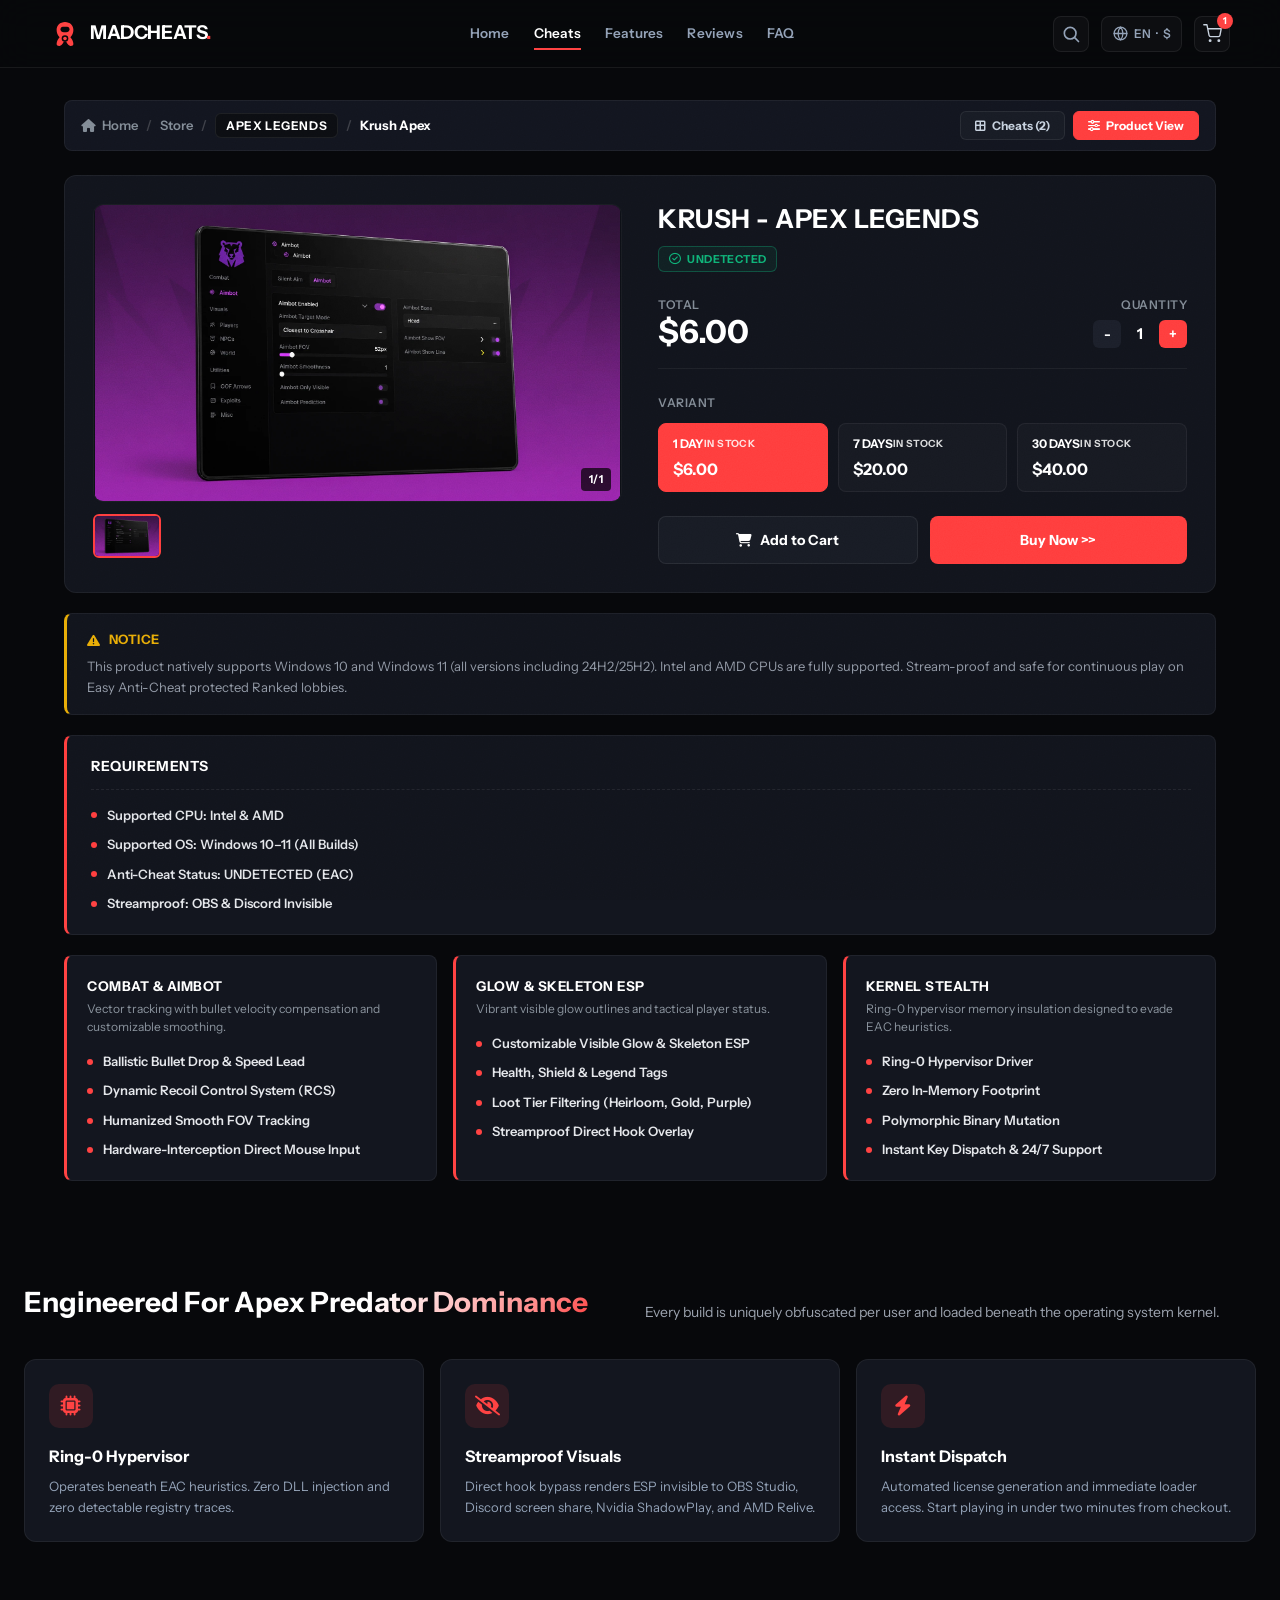
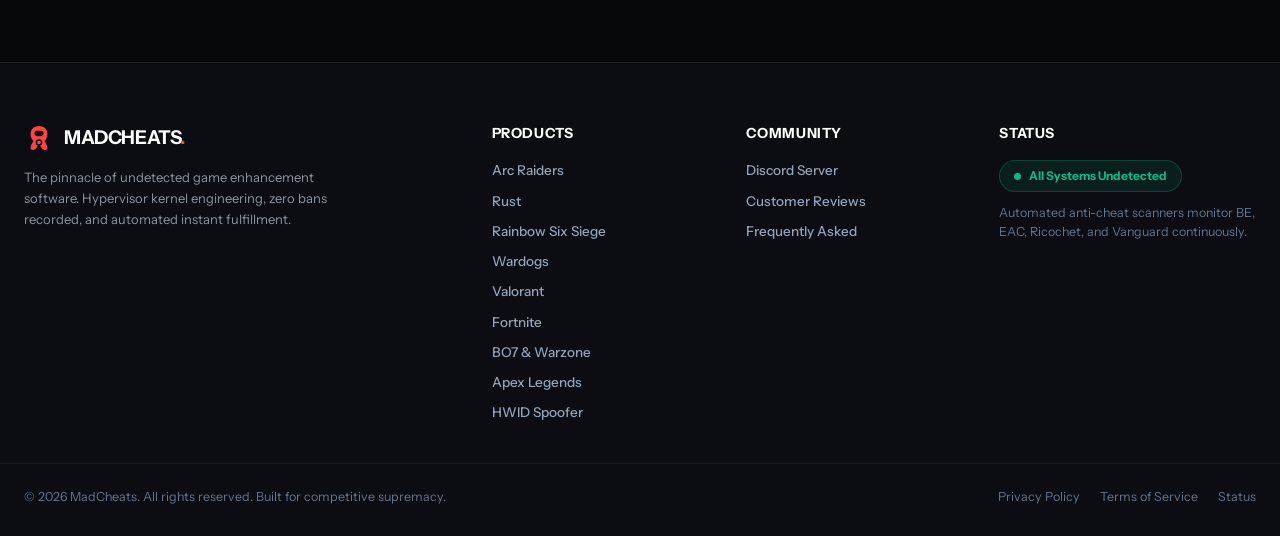
==== commit e1f771f7: "Add mascot image, red wardogs card, and discord seo" ====
--- a/apex.html
+++ b/apex.html
@@ -5,6 +5,17 @@
   <meta name="viewport" content="width=device-width, initial-scale=1">
   <title>Apex Legends Cheats — Undetected Aimbot &amp; Glow ESP | MadCheats</title>
   <meta name="description" content="Dominate Apex Legends with undetected private cheats. Easy Anti-Cheat bypass, silent aimbot, player skeleton ESP, loot tier radar, and recoil control. Instant key delivery.">
+  <meta name="theme-color" content="#ff4343">
+  <meta property="og:type" content="website">
+  <meta property="og:site_name" content="MadCheats">
+  <meta property="og:title" content="Apex Legends Cheats — Undetected Aimbot &amp; Glow ESP | MadCheats">
+  <meta property="og:description" content="Dominate Apex Legends with undetected private cheats. Easy Anti-Cheat bypass, silent aimbot, player skeleton ESP, loot tier radar, and recoil control. Instant key delivery.">
+  <meta property="og:image" content="assets/images/mascot.jpg">
+  <meta property="og:image:alt" content="MadCheats Mascot">
+  <meta name="twitter:card" content="summary_large_image">
+  <meta name="twitter:title" content="Apex Legends Cheats — Undetected Aimbot &amp; Glow ESP | MadCheats">
+  <meta name="twitter:description" content="Dominate Apex Legends with undetected private cheats. Easy Anti-Cheat bypass, silent aimbot, player skeleton ESP, loot tier radar, and recoil control. Instant key delivery.">
+  <meta name="twitter:image" content="assets/images/mascot.jpg">
   <link rel="icon" type="image/svg+xml" href="data:image/svg+xml,%3Csvg xmlns='http://www.w3.org/2000/svg' viewBox='0 0 100 100'%3E%3Cpath fill='%23ff4343' d='M50 8 C32 8 20 22 20 38 C20 48 24 57 30 63 C27 68 22 75 22 84 C22 89 27 92 33 90 C39 88 44 80 46 76 C48 77 52 77 54 76 C56 80 61 88 67 90 C73 92 78 89 78 84 C78 75 73 68 70 63 C76 57 80 48 80 38 C80 22 68 8 50 8 Z M50 20 C62 20 70 28 70 40 C70 45 66 50 62 52 C58 48 54 46 50 46 C46 46 42 48 38 52 C34 50 30 45 30 40 C30 28 38 20 50 20 Z M50 54 C58 54 64 60 64 68 C64 76 58 82 50 82 C42 82 36 76 36 68 C36 60 42 54 50 54 Z'/%3E%3C/svg%3E">
   <link rel="stylesheet" href="https://cdnjs.cloudflare.com/ajax/libs/font-awesome/6.5.2/css/all.min.css">
   <link rel="stylesheet" href="css/style.css">
@@ -30,28 +41,6 @@
         </svg>
         <span>MADCHEATS<span class="brand-dot">.</span></span>
       </a>
-
-      <div class="online-now" aria-label="1,482 members online now" title="1,482 members online now">
-        <span class="online-now-icon" aria-hidden="true">
-          <svg viewBox="0 0 24 24" width="22" height="22" fill="none" stroke="url(#onlineNowGrad)" stroke-width="1.8" stroke-linecap="round" stroke-linejoin="round">
-            <defs>
-              <linearGradient id="onlineNowGrad" x1="0" y1="0" x2="24" y2="0" gradientUnits="userSpaceOnUse">
-                <stop offset="0" stop-color="#cc1818"></stop>
-                <stop offset="0.5" stop-color="#ff4343"></stop>
-                <stop offset="1" stop-color="#cc1818"></stop>
-              </linearGradient>
-            </defs>
-            <path d="M16 21v-2a4 4 0 0 0-4-4H6a4 4 0 0 0-4 4v2"></path>
-            <circle cx="9" cy="7" r="4"></circle>
-            <path d="M22 21v-2a4 4 0 0 0-3-3.87"></path>
-            <path d="M16 3.13a4 4 0 0 1 0 7.75"></path>
-          </svg>
-        </span>
-        <span class="online-now-meta">
-          <span class="online-now-count">1,482</span>
-          <span class="online-now-label">members online</span>
-        </span>
-      </div>
     </div>
 
     <nav class="nav-menu" aria-label="Main Navigation">
--- a/css/style.css
+++ b/css/style.css
@@ -940,7 +940,6 @@
   height: 7px;
   border-radius: 50%;
   background: var(--red-main);
-  box-shadow: 0 0 8px var(--red-main);
   animation: pulseLive 1.8s infinite;
 }
 
@@ -1256,7 +1255,7 @@
 .cNexusCat_block.game-card:hover {
   transform: translateY(-8px) scale(1.02);
   border-color: rgba(255, 43, 43, 0.7);
-  box-shadow: 0 16px 36px rgba(0, 0, 0, 0.7), 0 0 24px rgba(255, 43, 43, 0.28);
+  box-shadow: 0 16px 36px rgba(0, 0, 0, 0.7);
 }
 
 .cNexusCatBlock_item.game-card-btn {
@@ -1370,7 +1369,7 @@
   background: #0b0e14;
   border: 1px solid rgba(255, 43, 43, 0.3);
   border-radius: var(--radius-lg);
-  box-shadow: 0 25px 60px rgba(0, 0, 0, 0.8), 0 0 35px rgba(255, 43, 43, 0.15);
+  box-shadow: 0 25px 60px rgba(0, 0, 0, 0.8);
   display: flex;
   flex-direction: column;
   overflow: hidden;
@@ -1424,7 +1423,6 @@
   height: 7px;
   border-radius: 50%;
   background: #10b981;
-  box-shadow: 0 0 8px #10b981;
   animation: pulseLive 1.5s infinite;
 }
 
@@ -2024,13 +2022,11 @@
   justify-content: center;
   gap: 10px;
   transition: all var(--transition-fast);
-  box-shadow: 0 4px 18px rgba(255, 43, 43, 0.35);
 }
 
 .cart-checkout-btn:hover {
   background: var(--red-hover);
   transform: translateY(-1px);
-  box-shadow: 0 6px 22px rgba(255, 43, 43, 0.5);
 }
 
 .cart-security-badge {
@@ -2870,7 +2866,7 @@
 }
 
 @media (max-width: 768px) {
-  .nav-menu, .online-pulse, .search-trigger-btn { display: none; }
+  .site-nav, .nav-menu, .online-pulse, .search-trigger-btn { display: none; }
   .hero-h1 { font-size: 36px; }
   .hero-stage { height: 480px; }
   .draggable-panel { width: calc(100% - 30px); right: 15px; top: 15px; }
@@ -2879,6 +2875,111 @@
   .cheats-modal-body { grid-template-columns: 1fr; padding: 16px; }
   .cart-drawer-panel { max-width: 100%; }
   .cheat-durations-row { grid-template-columns: repeat(2, 1fr); }
+  .bc-cards-grid { grid-template-columns: 1fr; }
+  .bc-product-card { grid-template-columns: 1fr; padding: 18px; gap: 20px; }
+  .bc-features-grid { grid-template-columns: 1fr; }
+  .bc-variants-grid { grid-template-columns: 1fr; }
+}
+
+@media (max-width: 600px) {
+  .container, .ipsLayout_container, .bc-page-container, .cart-page-wrap, .mascot-cta {
+    padding-left: 16px;
+    padding-right: 16px;
+  }
+  .site-header {
+    height: 60px;
+    padding: 0 16px;
+  }
+  .brand-icon, .site-logo-icon {
+    width: 26px;
+    height: 26px;
+  }
+  .site-logo, .brand {
+    font-size: 17px;
+  }
+  .heroTitle.headerHero_title {
+    font-size: 28px;
+    line-height: 1.15;
+    letter-spacing: -0.4px;
+  }
+  .heroDesc.headerHero_desc {
+    font-size: 14px;
+    margin-bottom: 22px;
+  }
+  .heroButtons {
+    flex-direction: column;
+    gap: 10px;
+    width: 100%;
+  }
+  .headerHero_button {
+    width: 100%;
+    justify-content: center;
+  }
+  .headerHero_stats {
+    gap: 16px;
+  }
+  .headerHero_stats li b {
+    font-size: 17px;
+  }
+  .bc-top-bar {
+    flex-direction: column;
+    align-items: flex-start;
+    gap: 10px;
+  }
+  .bc-actions-row {
+    flex-direction: column;
+    gap: 10px;
+  }
+  .bc-btn-cart, .bc-btn-buy {
+    width: 100%;
+  }
+  .bc-row-total-qty {
+    flex-direction: column;
+    align-items: flex-start;
+    gap: 14px;
+  }
+  .bc-qty-group {
+    align-items: flex-start;
+  }
+  .mascot-cta-panel {
+    padding: 24px 16px;
+    gap: 18px;
+  }
+  .mascot-cta-art {
+    width: 140px;
+    height: 140px;
+  }
+  .mascot-cta-body h2 {
+    font-size: 24px;
+  }
+  .mascot-cta-body p {
+    font-size: 14px;
+  }
+  .mascot-cta-body .dshero-btn {
+    width: 100%;
+    justify-content: center;
+  }
+  .cart-page-title-row {
+    flex-direction: column;
+    align-items: flex-start;
+    gap: 10px;
+  }
+  .cart-card-item {
+    grid-template-columns: 56px 1fr;
+    gap: 10px;
+    padding: 12px;
+  }
+  .cart-item-title {
+    font-size: 14px;
+  }
+  .cart-checkout-btn {
+    font-size: 14px;
+    padding: 13px 16px;
+  }
+  .rev-card-marquee {
+    width: 290px;
+    padding: 16px;
+  }
 }
 
 .bc-page-container {
@@ -3946,6 +4047,91 @@
   }
 }
 
+.mascot-cta {
+  width: 100%;
+  max-width: 1360px;
+  margin: 0 auto;
+  padding: 50px 24px 70px;
+  position: relative;
+  z-index: 5;
+}
+
+.mascot-cta-panel {
+  display: flex;
+  align-items: center;
+  justify-content: space-between;
+  background: #0f121a;
+  border: 1px solid rgba(255, 67, 67, 0.25);
+  border-radius: var(--radius-lg);
+  padding: 40px 50px;
+  position: relative;
+  overflow: hidden;
+  gap: 40px;
+}
+
+.mascot-cta-art {
+  width: 220px;
+  max-width: 100%;
+  height: auto;
+  object-fit: contain;
+  flex-shrink: 0;
+  border-radius: var(--radius-md);
+  border: 1px solid rgba(255, 67, 67, 0.2);
+}
+
+.mascot-cta-body {
+  display: flex;
+  flex-direction: column;
+  gap: 14px;
+  max-width: 640px;
+}
+
+.mascot-cta-body h2 {
+  font-size: 32px;
+  font-weight: 800;
+  letter-spacing: -0.5px;
+  color: #fff;
+  line-height: 1.2;
+}
+
+.mascot-cta-body p {
+  font-size: 15px;
+  color: #94a3b8;
+  line-height: 1.6;
+}
+
+.dshero-btn {
+  display: inline-flex;
+  align-items: center;
+  gap: 10px;
+  padding: 13px 26px;
+  background: var(--red-main);
+  color: #fff;
+  font-size: 14px;
+  font-weight: 700;
+  border-radius: var(--radius-sm);
+  transition: background var(--transition-fast);
+  width: fit-content;
+}
+
+.dshero-btn:hover {
+  background: var(--red-hover);
+}
+
+@media screen and (max-width: 860px) {
+  .mascot-cta-panel {
+    flex-direction: column;
+    text-align: center;
+    padding: 30px 24px;
+  }
+  .mascot-cta-body {
+    align-items: center;
+  }
+  .mascot-cta-art {
+    width: 170px;
+  }
+}
+
 .footer {
   width: 100%;
   background: #0b0d13;
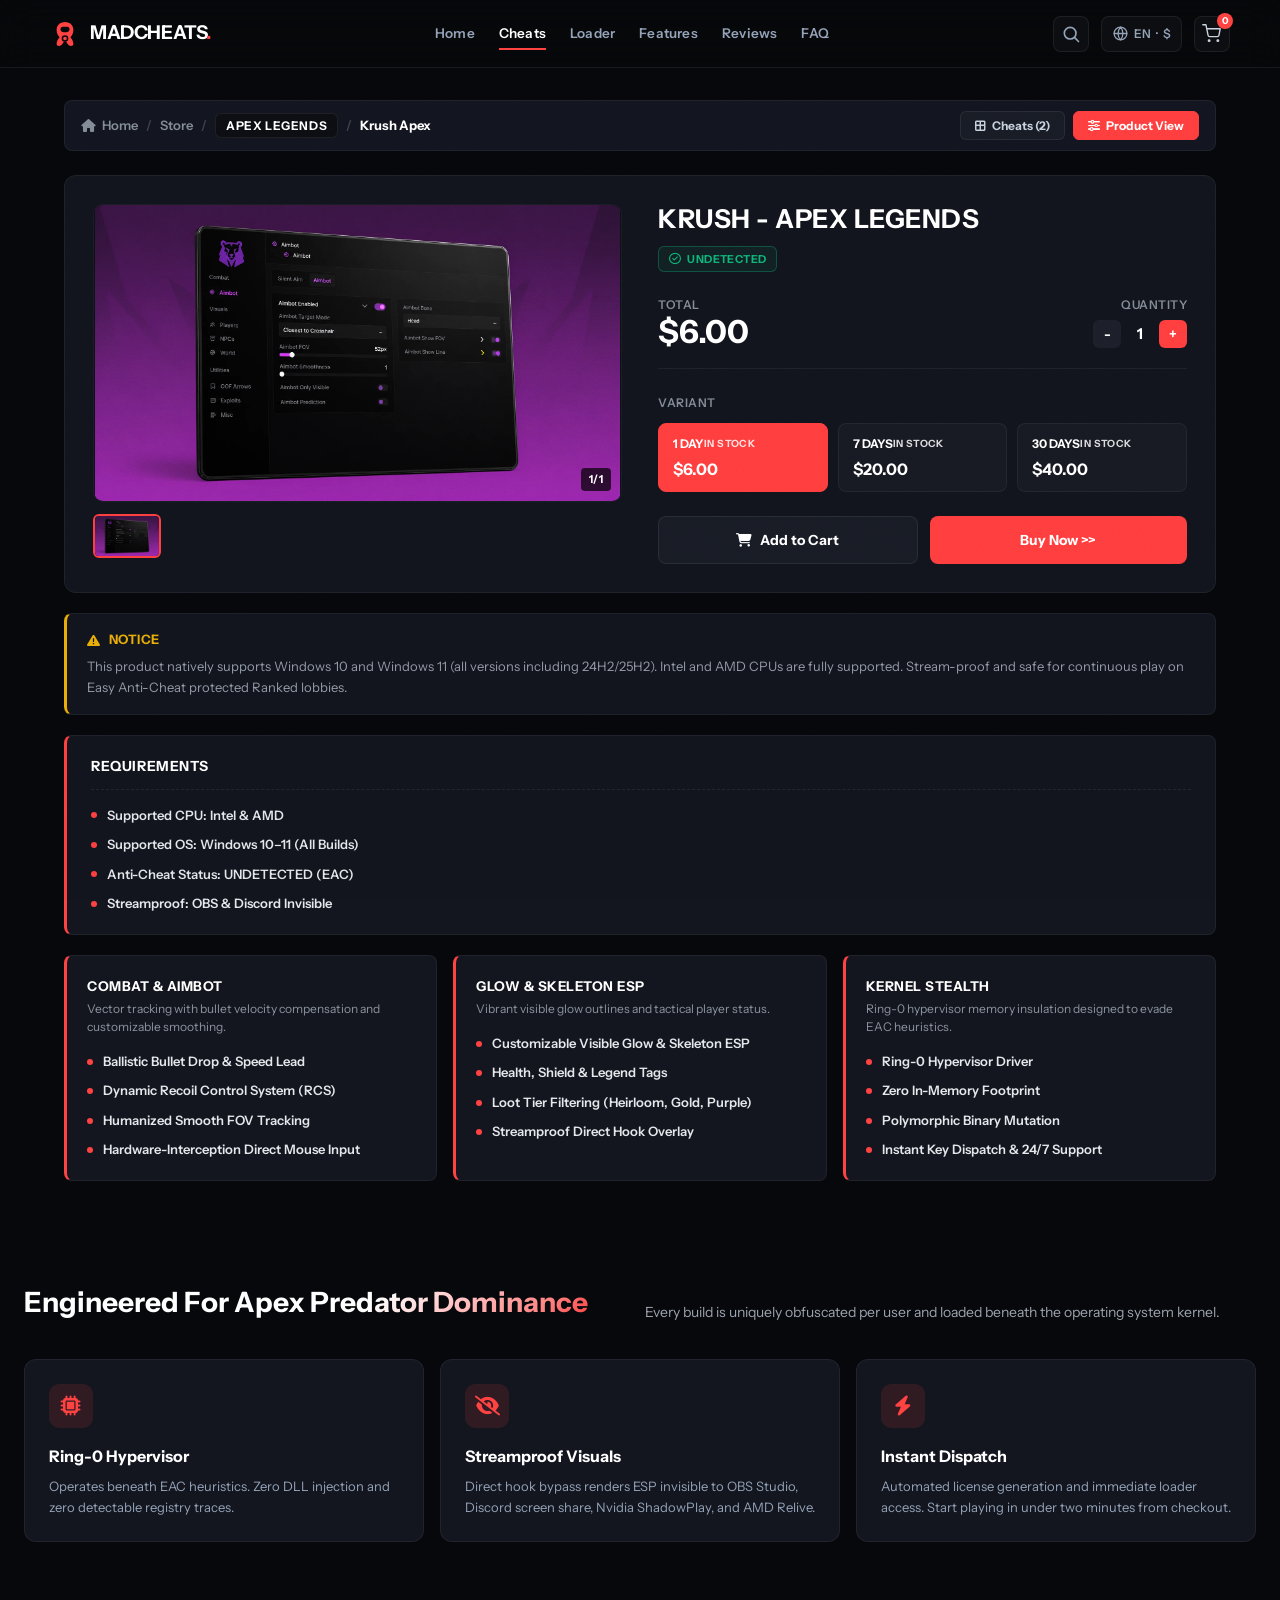
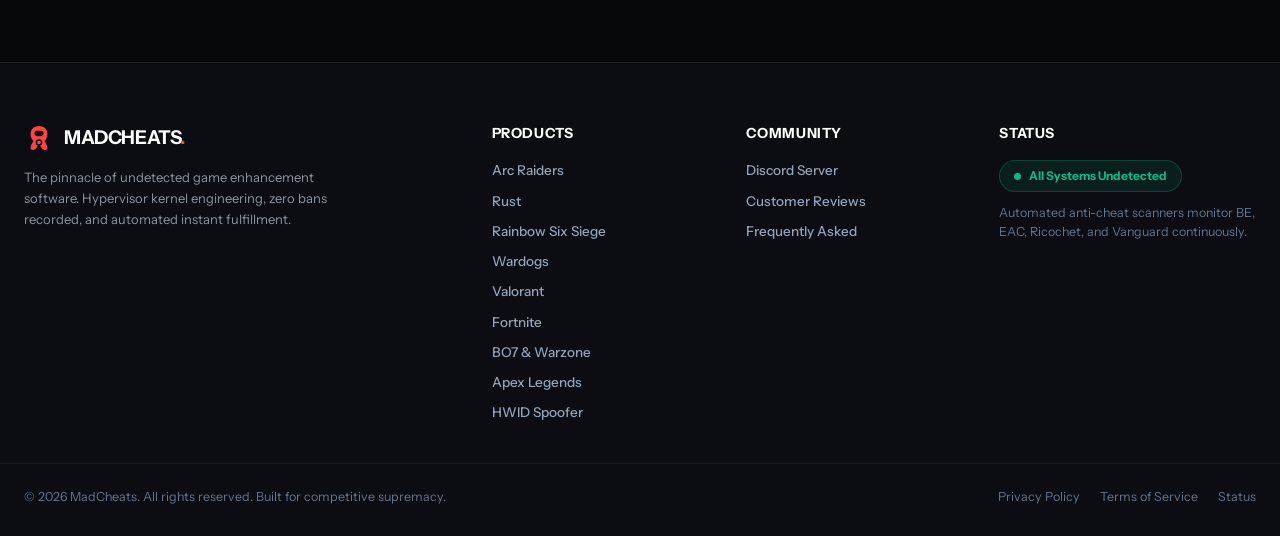
==== commit 3d8b8822: "Add interactive private client loader section and mobile optimizations" ====
--- a/apex.html
+++ b/apex.html
@@ -46,6 +46,7 @@
     <nav class="nav-menu" aria-label="Main Navigation">
       <a href="index.html" class="nav-link">Home</a>
       <a href="index.html#popular-cheats" class="nav-link active">Cheats</a>
+      <a href="index.html#loader" class="nav-link">Loader</a>
       <a href="index.html#bento-tech" class="nav-link">Features</a>
       <a href="index.html#reviews" class="nav-link">Reviews</a>
       <a href="index.html#faq" class="nav-link">FAQ</a>
--- a/css/style.css
+++ b/css/style.css
@@ -4290,3 +4290,575 @@
   }
 }
 
+.loader-showcase-wrap {
+  width: 100%;
+  max-width: 1140px;
+  margin: 0 auto;
+}
+
+.loader-card {
+  display: flex;
+  background: #080911;
+  border: 1px solid rgba(255, 255, 255, 0.08);
+  border-radius: 20px;
+  overflow: hidden;
+  min-height: 580px;
+  box-shadow: 0 25px 60px rgba(0, 0, 0, 0.7);
+  transition: border-color 0.2s ease;
+}
+
+.loader-card:hover {
+  border-color: rgba(255, 67, 67, 0.3);
+}
+
+.loader-sidebar {
+  width: 220px;
+  background: #05060a;
+  border-right: 1px solid rgba(255, 255, 255, 0.07);
+  display: flex;
+  flex-direction: column;
+  justify-content: space-between;
+  padding: 20px 16px;
+  flex-shrink: 0;
+}
+
+.loader-brand {
+  display: flex;
+  align-items: center;
+  gap: 10px;
+  padding-bottom: 20px;
+  border-bottom: 1px solid rgba(255, 255, 255, 0.06);
+}
+
+.loader-logo-icon {
+  width: 30px;
+  height: 30px;
+  flex-shrink: 0;
+}
+
+.loader-brand-meta {
+  display: flex;
+  flex-direction: column;
+  line-height: 1.1;
+}
+
+.loader-brand-name {
+  font-size: 13px;
+  font-weight: 900;
+  letter-spacing: 0.5px;
+  color: #fff;
+}
+
+.loader-brand-sub {
+  font-size: 9.5px;
+  font-weight: 800;
+  letter-spacing: 1.5px;
+  color: #ff4343;
+  font-family: var(--font-mono);
+}
+
+.loader-nav-groups {
+  display: flex;
+  flex-direction: column;
+  gap: 16px;
+  margin: 18px 0;
+  flex: 1;
+}
+
+.loader-nav-group {
+  display: flex;
+  flex-direction: column;
+  gap: 4px;
+}
+
+.loader-group-title {
+  font-size: 10px;
+  font-weight: 800;
+  letter-spacing: 1px;
+  color: #64748b;
+  text-transform: uppercase;
+  padding: 0 8px;
+  margin-bottom: 2px;
+}
+
+.loader-nav-btn {
+  display: flex;
+  align-items: center;
+  gap: 10px;
+  padding: 8px 12px;
+  border-radius: 8px;
+  background: transparent;
+  border: 1px solid transparent;
+  color: #94a3b8;
+  font-size: 12.5px;
+  font-weight: 600;
+  cursor: pointer;
+  transition: all 0.15s ease;
+  width: 100%;
+  text-align: left;
+}
+
+.loader-nav-btn i {
+  font-size: 13px;
+  width: 16px;
+  text-align: center;
+}
+
+.loader-nav-btn:hover {
+  background: rgba(255, 255, 255, 0.04);
+  color: #fff;
+}
+
+.loader-nav-btn.active {
+  background: rgba(255, 67, 67, 0.12);
+  border-color: rgba(255, 67, 67, 0.3);
+  color: #ff5959;
+  font-weight: 700;
+}
+
+.loader-sidebar-footer {
+  padding-top: 14px;
+  border-top: 1px solid rgba(255, 255, 255, 0.06);
+}
+
+.loader-pill-status {
+  display: inline-flex;
+  align-items: center;
+  gap: 7px;
+  padding: 5px 10px;
+  background: rgba(255, 255, 255, 0.03);
+  border: 1px solid rgba(255, 255, 255, 0.08);
+  border-radius: 6px;
+  font-size: 11px;
+  font-weight: 700;
+  color: #8b949e;
+  width: 100%;
+  justify-content: center;
+}
+
+.loader-main {
+  flex: 1;
+  display: flex;
+  flex-direction: column;
+  min-width: 0;
+  background: #07080e;
+}
+
+.loader-header-bar {
+  display: flex;
+  align-items: center;
+  justify-content: space-between;
+  padding: 16px 24px;
+  background: #05060a;
+  border-bottom: 1px solid rgba(255, 255, 255, 0.07);
+}
+
+.loader-breadcrumb {
+  display: flex;
+  align-items: center;
+  gap: 8px;
+  font-size: 12px;
+  font-weight: 700;
+}
+
+.loader-live-dot {
+  width: 7px;
+  height: 7px;
+  border-radius: 50%;
+  background: #ff4343;
+}
+
+.loader-crumb-parent {
+  color: #fff;
+}
+
+.loader-crumb-sep {
+  color: #475569;
+}
+
+.loader-crumb-active {
+  color: #ff5959;
+}
+
+.loader-subtabs {
+  display: flex;
+  align-items: center;
+  gap: 4px;
+  padding: 3px;
+  background: #111420;
+  border: 1px solid rgba(255, 255, 255, 0.08);
+  border-radius: 10px;
+}
+
+.loader-subtab-btn {
+  padding: 5px 14px;
+  border-radius: 7px;
+  font-size: 11.5px;
+  font-weight: 700;
+  color: #94a3b8;
+  background: transparent;
+  border: none;
+  cursor: pointer;
+  transition: all 0.15s ease;
+}
+
+.loader-subtab-btn:hover {
+  color: #fff;
+}
+
+.loader-subtab-btn.active {
+  background: #ff4343;
+  color: #fff;
+}
+
+.loader-body {
+  flex: 1;
+  padding: 24px;
+  overflow-y: auto;
+}
+
+.loader-panel {
+  display: none;
+}
+
+.loader-panel.active {
+  display: block;
+}
+
+.loader-panel-grid {
+  display: grid;
+  grid-template-columns: 1fr 1fr;
+  gap: 20px;
+}
+
+.loader-card-box {
+  background: #0d101a;
+  border: 1px solid rgba(255, 255, 255, 0.07);
+  border-radius: 14px;
+  padding: 20px;
+  display: flex;
+  flex-direction: column;
+  gap: 16px;
+  transition: border-color 0.15s ease;
+}
+
+.loader-card-box:hover {
+  border-color: rgba(255, 255, 255, 0.12);
+}
+
+.loader-box-header {
+  display: flex;
+  align-items: center;
+  justify-content: space-between;
+  padding-bottom: 12px;
+  border-bottom: 1px solid rgba(255, 255, 255, 0.05);
+}
+
+.loader-box-title {
+  font-size: 13.5px;
+  font-weight: 800;
+  color: #fff;
+}
+
+.loader-box-header-actions {
+  display: flex;
+  align-items: center;
+  gap: 10px;
+}
+
+.loader-chevron {
+  font-size: 11px;
+  color: #64748b;
+}
+
+.loader-control-group {
+  display: flex;
+  flex-direction: column;
+  gap: 6px;
+}
+
+.loader-label {
+  font-size: 12px;
+  font-weight: 600;
+  color: #94a3b8;
+}
+
+.loader-select-wrap {
+  position: relative;
+  width: 100%;
+}
+
+.loader-select {
+  width: 100%;
+  background: #141826;
+  border: 1px solid rgba(255, 255, 255, 0.09);
+  border-radius: 8px;
+  padding: 9px 34px 9px 12px;
+  font-size: 12.5px;
+  font-weight: 600;
+  color: #fff;
+  appearance: none;
+  -webkit-appearance: none;
+  cursor: pointer;
+  transition: border-color 0.15s ease;
+}
+
+.loader-select:focus {
+  border-color: #ff4343;
+}
+
+.loader-select-icon {
+  position: absolute;
+  right: 12px;
+  top: 50%;
+  transform: translateY(-50%);
+  color: #64748b;
+  font-size: 12px;
+  pointer-events: none;
+}
+
+.loader-range-header {
+  display: flex;
+  align-items: center;
+  justify-content: space-between;
+}
+
+.loader-range-value {
+  font-size: 12px;
+  font-weight: 800;
+  color: #ff5959;
+  font-family: var(--font-mono);
+}
+
+.loader-range-slider {
+  -webkit-appearance: none;
+  appearance: none;
+  width: 100%;
+  height: 6px;
+  background: #181d2e;
+  border-radius: 9999px;
+  outline: none;
+  cursor: pointer;
+}
+
+.loader-range-slider::-webkit-slider-thumb {
+  -webkit-appearance: none;
+  appearance: none;
+  width: 16px;
+  height: 16px;
+  border-radius: 50%;
+  background: #ff4343;
+  border: 2px solid #fff;
+  cursor: pointer;
+  transition: transform 0.15s ease;
+}
+
+.loader-range-slider::-webkit-slider-thumb:hover {
+  transform: scale(1.15);
+}
+
+.loader-range-slider::-moz-range-thumb {
+  width: 16px;
+  height: 16px;
+  border-radius: 50%;
+  background: #ff4343;
+  border: 2px solid #fff;
+  cursor: pointer;
+}
+
+.loader-toggle-row {
+  display: flex;
+  align-items: center;
+  justify-content: space-between;
+  padding: 4px 0;
+}
+
+.loader-switch {
+  position: relative;
+  display: inline-block;
+  width: 38px;
+  height: 20px;
+  cursor: pointer;
+  flex-shrink: 0;
+}
+
+.loader-switch input {
+  opacity: 0;
+  width: 0;
+  height: 0;
+}
+
+.loader-slider-track {
+  position: absolute;
+  inset: 0;
+  background-color: rgba(255, 255, 255, 0.1);
+  border-radius: 9999px;
+  transition: background-color 0.2s cubic-bezier(0.16, 1, 0.3, 1);
+}
+
+.loader-slider-track::before {
+  position: absolute;
+  content: "";
+  height: 16px;
+  width: 16px;
+  left: 2px;
+  bottom: 2px;
+  background-color: #fff;
+  border-radius: 50%;
+  transition: transform 0.2s cubic-bezier(0.16, 1, 0.3, 1);
+}
+
+.loader-switch input:checked + .loader-slider-track {
+  background-color: #ff4343;
+}
+
+.loader-switch input:checked + .loader-slider-track::before {
+  transform: translateX(18px);
+}
+
+.loader-feature-item {
+  display: flex;
+  align-items: center;
+  justify-content: space-between;
+  padding: 10px 14px;
+  background: #141826;
+  border: 1px solid rgba(255, 255, 255, 0.07);
+  border-radius: 10px;
+  transition: all 0.15s ease;
+}
+
+.loader-feature-item.highlighted {
+  border-color: rgba(255, 67, 67, 0.3);
+  background: rgba(255, 67, 67, 0.05);
+}
+
+.loader-feature-lead {
+  display: flex;
+  align-items: center;
+  gap: 8px;
+  font-size: 12px;
+  font-weight: 600;
+  color: #cbd5e1;
+}
+
+.loader-feature-arrow {
+  font-size: 10px;
+  color: #64748b;
+}
+
+.loader-feature-item.highlighted .loader-feature-lead {
+  color: #ff6666;
+}
+
+.loader-footer-bar {
+  display: flex;
+  align-items: center;
+  justify-content: space-between;
+  padding: 12px 24px;
+  background: #040508;
+  border-top: 1px solid rgba(255, 255, 255, 0.06);
+  font-size: 11.5px;
+  font-family: var(--font-mono);
+}
+
+.loader-footer-left,
+.loader-footer-right {
+  display: flex;
+  align-items: center;
+  gap: 16px;
+}
+
+.loader-status-badge {
+  display: inline-flex;
+  align-items: center;
+  gap: 6px;
+  font-weight: 800;
+  color: #ff4343;
+  letter-spacing: 0.5px;
+}
+
+.loader-footer-meta {
+  color: #64748b;
+}
+
+.loader-footer-meta strong.text-green {
+  color: #10b981;
+}
+
+.loader-footer-meta strong.text-white {
+  color: #fff;
+}
+
+.loader-footer-key {
+  color: #94a3b8;
+  background: #111420;
+  padding: 3px 8px;
+  border-radius: 4px;
+  border: 1px solid rgba(255, 255, 255, 0.08);
+}
+
+@media (max-width: 900px) {
+  .loader-card {
+    flex-direction: column;
+    min-height: auto;
+  }
+  .loader-sidebar {
+    width: 100%;
+    border-right: none;
+    border-bottom: 1px solid rgba(255, 255, 255, 0.07);
+    padding: 14px 16px;
+  }
+  .loader-brand {
+    padding-bottom: 12px;
+  }
+  .loader-nav-groups {
+    flex-direction: row;
+    overflow-x: auto;
+    gap: 8px;
+    margin: 10px 0 0;
+    padding-bottom: 6px;
+    -webkit-overflow-scrolling: touch;
+  }
+  .loader-nav-group {
+    flex-direction: row;
+    gap: 6px;
+  }
+  .loader-group-title {
+    display: none;
+  }
+  .loader-nav-btn {
+    white-space: nowrap;
+    padding: 7px 12px;
+    font-size: 12px;
+    width: auto;
+  }
+  .loader-sidebar-footer {
+    display: none;
+  }
+  .loader-panel-grid {
+    grid-template-columns: 1fr;
+    gap: 14px;
+  }
+  .loader-body {
+    padding: 16px;
+  }
+  .loader-header-bar {
+    padding: 12px 16px;
+    flex-wrap: wrap;
+    gap: 10px;
+  }
+  .loader-footer-bar {
+    padding: 12px 16px;
+    flex-direction: column;
+    align-items: flex-start;
+    gap: 10px;
+  }
+  .loader-footer-left,
+  .loader-footer-right {
+    width: 100%;
+    justify-content: space-between;
+    flex-wrap: wrap;
+    gap: 10px;
+  }
+}
+
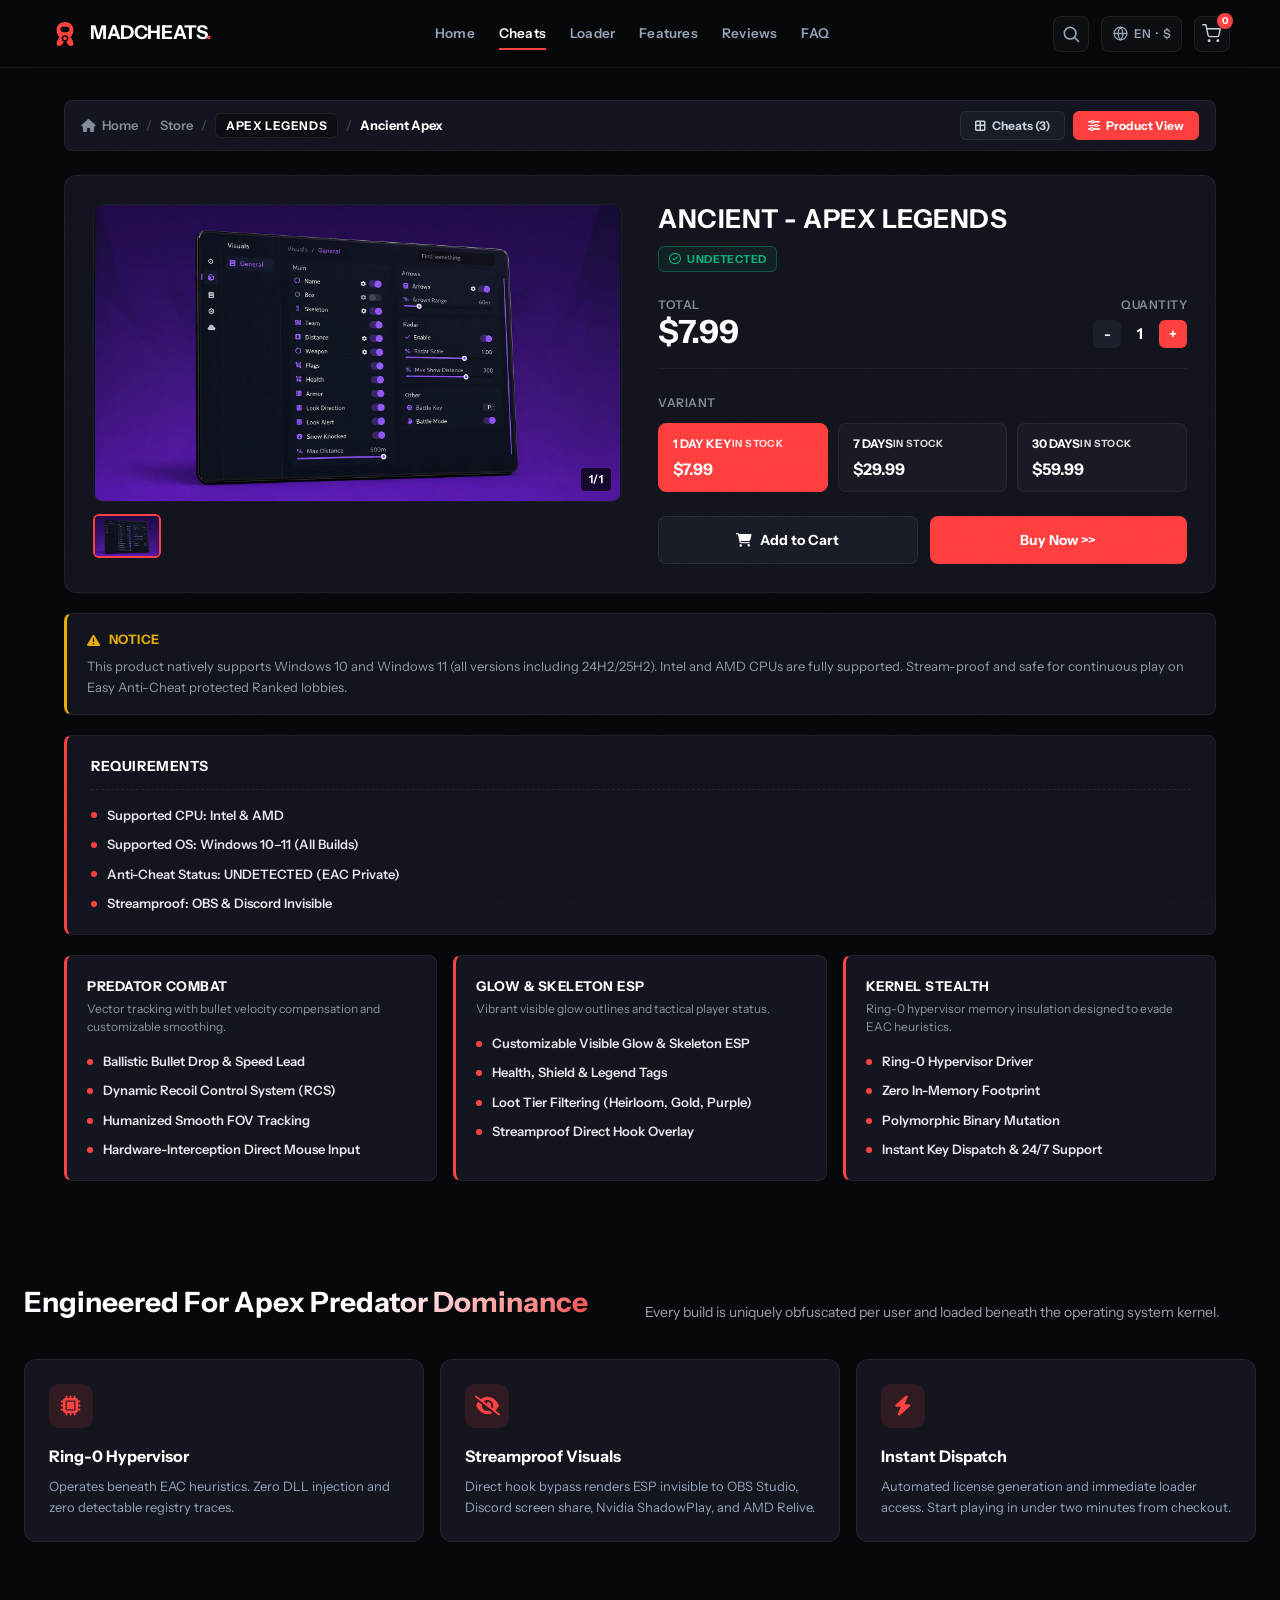
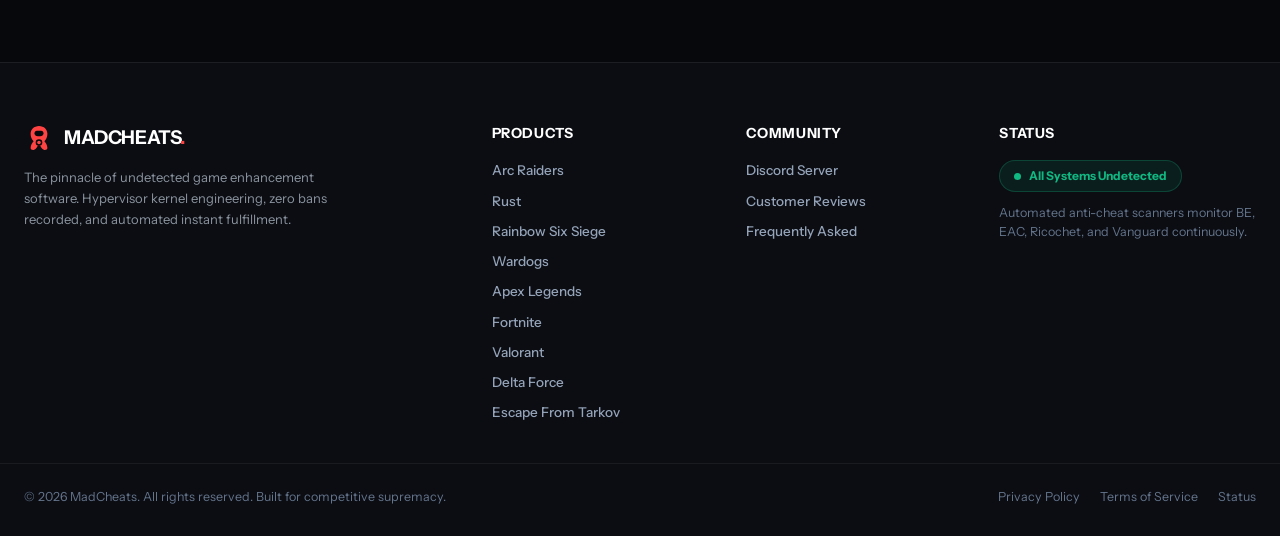
==== commit 39d431fa: "Wire up live SellAuth products, shop 269719, and automated checkout" ====
--- a/apex.html
+++ b/apex.html
@@ -94,37 +94,37 @@
           <span class="bc-crumb-current" id="bcCrumbCheatTitle">Krush - Apex Legends</span>
         </div>
         <div class="bc-top-actions">
-          <button type="button" class="bc-view-toggle-btn" id="bcViewGridBtn"><i class="fa-solid fa-border-all"></i> Cheats (2)</button>
+          <button type="button" class="bc-view-toggle-btn" id="bcViewGridBtn"><i class="fa-solid fa-border-all"></i> Cheats (3)</button>
           <button type="button" class="bc-view-toggle-btn active" id="bcViewProductBtn"><i class="fa-solid fa-sliders"></i> Product View</button>
         </div>
       </div>
 
       <div class="bc-grid-view hidden" id="bcGridView">
         <div class="bc-cards-grid">
-          <div class="bc-cheat-card js-card-select" data-cheat="krush">
+          <div class="bc-cheat-card js-card-select" data-cheat="ancient">
             <div class="bc-card-img-wrap">
-              <img src="assets/images/bearcheats/1103383.webp" onerror="this.onerror=null;this.src='https://bearcheats.net/storage/images/1103383.webp'" alt="Krush - Apex Legends Menu" loading="lazy">
-            </div>
-            <div class="bc-card-title">Krush - Apex Legends</div>
+              <img src="assets/images/bearcheats/1103375.webp" onerror="this.onerror=null;this.src='https://bearcheats.net/storage/images/1103375.webp'" alt="Ancient - Apex Legends Private Menu" loading="lazy">
+            </div>
+            <div class="bc-card-title">Ancient - Apex</div>
             <div class="bc-card-meta">
               <div class="bc-from-badge">
                 <span class="bc-from-label">FROM</span>
-                <span class="bc-from-price">$6.00</span>
+                <span class="bc-from-price">$7.99</span>
               </div>
               <div class="bc-undetected-badge">
                 <i class="fa-regular fa-circle-check"></i> UNDETECTED
               </div>
             </div>
-            <button type="button" class="bc-card-buy-btn js-buy-from-grid" data-cheat="krush">
+            <button type="button" class="bc-card-buy-btn js-buy-from-grid" data-cheat="ancient">
               <i class="fa-solid fa-bag-shopping"></i> Buy now
             </button>
           </div>
 
-          <div class="bc-cheat-card js-card-select" data-cheat="ancient">
+          <div class="bc-cheat-card js-card-select" data-cheat="unnamed_internal">
             <div class="bc-card-img-wrap">
-              <img src="assets/images/bearcheats/1103375.webp" onerror="this.onerror=null;this.src='https://bearcheats.net/storage/images/1103375.webp'" alt="Ancient - Apex Legends Private Menu" loading="lazy">
-            </div>
-            <div class="bc-card-title">Ancient - Apex Legends Private</div>
+              <img src="assets/images/bearcheats/1103383.webp" onerror="this.onerror=null;this.src='https://bearcheats.net/storage/images/1103383.webp'" alt="Unnamed - Apex Internal" loading="lazy">
+            </div>
+            <div class="bc-card-title">Unnamed - Apex Internal</div>
             <div class="bc-card-meta">
               <div class="bc-from-badge">
                 <span class="bc-from-label">FROM</span>
@@ -134,7 +134,26 @@
                 <i class="fa-regular fa-circle-check"></i> UNDETECTED
               </div>
             </div>
-            <button type="button" class="bc-card-buy-btn js-buy-from-grid" data-cheat="ancient">
+            <button type="button" class="bc-card-buy-btn js-buy-from-grid" data-cheat="unnamed_internal">
+              <i class="fa-solid fa-bag-shopping"></i> Buy now
+            </button>
+          </div>
+
+          <div class="bc-cheat-card js-card-select" data-cheat="unnamed_external">
+            <div class="bc-card-img-wrap">
+              <img src="assets/images/bearcheats/1103383.webp" onerror="this.onerror=null;this.src='https://bearcheats.net/storage/images/1103383.webp'" alt="Unnamed - Apex External" loading="lazy">
+            </div>
+            <div class="bc-card-title">Unnamed - Apex External</div>
+            <div class="bc-card-meta">
+              <div class="bc-from-badge">
+                <span class="bc-from-label">FROM</span>
+                <span class="bc-from-price">$8.99</span>
+              </div>
+              <div class="bc-undetected-badge">
+                <i class="fa-regular fa-circle-check"></i> UNDETECTED
+              </div>
+            </div>
+            <button type="button" class="bc-card-buy-btn js-buy-from-grid" data-cheat="unnamed_external">
               <i class="fa-solid fa-bag-shopping"></i> Buy now
             </button>
           </div>
@@ -280,11 +299,11 @@
           <li><a href="rust.html">Rust</a></li>
           <li><a href="r6.html">Rainbow Six Siege</a></li>
           <li><a href="wardogs.html">Wardogs</a></li>
+          <li><a href="apex.html">Apex Legends</a></li>
+          <li><a href="fortnite.html">Fortnite</a></li>
           <li><a href="valorant.html">Valorant</a></li>
-          <li><a href="fortnite.html">Fortnite</a></li>
-          <li><a href="cod.html">BO7 &amp; Warzone</a></li>
-          <li><a href="apex.html">Apex Legends</a></li>
-          <li><a href="spoofer.html">HWID Spoofer</a></li>
+          <li><a href="delta_force.html">Delta Force</a></li>
+          <li><a href="eft.html">Escape From Tarkov</a></li>
         </ul>
       </div>
 
@@ -321,26 +340,27 @@
   <script>
     document.addEventListener('DOMContentLoaded', () => {
       const APEX_CHEATS = {
-        krush: {
-          id: 'krush-apex-legends',
-          key: 'krush',
-          title: 'KRUSH - APEX LEGENDS',
-          shortTitle: 'Krush Apex',
-          image: 'assets/images/bearcheats/1103383.webp',
+        ancient: {
+          id: 'apex-ancient',
+          key: 'ancient',
+          productId: 886659,
+          title: 'ANCIENT - APEX LEGENDS',
+          shortTitle: 'Ancient Apex',
+          image: 'assets/images/bearcheats/1103375.webp',
           variants: [
-            { name: '1 Day', price: 6.00, stock: 'In Stock' },
-            { name: '7 Days', price: 20.00, stock: 'In Stock' },
-            { name: '30 Days', price: 40.00, stock: 'In Stock' }
+            { name: '1 Day Key', price: 7.99, variantId: 1728097, stock: 'In Stock' },
+            { name: '7 Days', price: 29.99, variantId: 1728098, stock: 'In Stock' },
+            { name: '30 Days', price: 59.99, variantId: 1728099, stock: 'In Stock' }
           ],
           requirements: [
             'Supported CPU: Intel & AMD',
             'Supported OS: Windows 10–11 (All Builds)',
-            'Anti-Cheat Status: UNDETECTED (EAC)',
+            'Anti-Cheat Status: UNDETECTED (EAC Private)',
             'Streamproof: OBS & Discord Invisible'
           ],
           features: [
             {
-              title: 'COMBAT & AIMBOT',
+              title: 'PREDATOR COMBAT',
               desc: 'Vector tracking with bullet velocity compensation and customizable smoothing.',
               bullets: [
                 'Ballistic Bullet Drop & Speed Lead',
@@ -371,59 +391,111 @@
             }
           ]
         },
-        ancient: {
-          id: 'ancient-apex',
-          key: 'ancient',
-          title: 'ANCIENT - APEX LEGENDS PRIVATE',
-          shortTitle: 'Ancient Apex',
-          image: 'assets/images/bearcheats/1103375.webp',
+        unnamed_internal: {
+          id: 'apex-unnamed-internal',
+          key: 'unnamed_internal',
+          productId: 887852,
+          title: 'UNNAMED - APEX INTERNAL',
+          shortTitle: 'Unnamed Internal',
+          image: 'assets/images/bearcheats/1103383.webp',
           variants: [
-            { name: '1 Day', price: 9.99, stock: 'In Stock' },
-            { name: '7 Days', price: 34.99, stock: 'In Stock' },
-            { name: '30 Days', price: 69.99, stock: 'In Stock' }
+            { name: '1 Day Key', price: 9.99, variantId: 1736149, stock: 'In Stock' },
+            { name: '7 Days', price: 39.99, variantId: 1736150, stock: 'In Stock' },
+            { name: '30 Days', price: 69.99, variantId: 1736151, stock: 'In Stock' }
           ],
           requirements: [
             'Supported CPU: Intel & AMD',
             'Supported OS: Windows 10–11 (All Builds)',
-            'Anti-Cheat Status: UNDETECTED (Private Slots)',
+            'Anti-Cheat Status: UNDETECTED (EAC Bypass)',
             'Streamproof: OBS & Discord Invisible'
           ],
           features: [
             {
-              title: 'PREDATOR COMBAT',
-              desc: 'Exclusive private slot build with spectator alert and movement macros.',
-              bullets: [
-                'Spectator Warning Alert System',
-                'Auto Superglide & Bunny Hop Macro',
-                'Instant Target Switch & Curve',
-                'Zero Recoil & Zero Sway'
+              title: 'INTERNAL MEMORY AIMBOT',
+              desc: 'Ultra-low latency direct memory write aimbot with silent aim.',
+              bullets: [
+                'Silent Aim & Instant Hit Registration',
+                'Target Priority Bone Selector',
+                'Adjustable Smoothing & FOV Circle',
+                'Recoil & Spread Compensation'
               ]
             },
             {
-              title: 'RADAR & LOOT',
-              desc: 'Full distance tracking and standalone 2D radar mini-map HUD.',
-              bullets: [
-                'Death Box Loot & Tier Scanner',
-                'Standalone Mini-Map Radar HUD',
-                'Legend Identification & Weapon Status',
-                'Enemy Line-of-Sight Tracers'
+              title: 'CHAMS & CORNER ESP',
+              desc: 'Direct DirectX internal hook for highest frame-rate glow and boxes.',
+              bullets: [
+                'Visible / Occluded Dynamic Chams',
+                'Corner Boxes & Player Skeleton',
+                'Distance & Health Armor Bars',
+                'Item & Loot Weapon ESP'
               ]
             },
             {
-              title: 'PRIVATE SLOTS',
-              desc: 'Unique cryptographic polymorphic binary with hardware spoofer included.',
-              bullets: [
-                'Private Unique Binary Build',
-                'Built-in Hardware Spoofer',
-                'Zero Ban Record Across All Ranked Splits',
-                'VIP Discord Priority Channel'
+              title: 'INTERNAL PROTECTION',
+              desc: 'Kernel DKOM and thread hiding to run seamlessly beneath EAC scans.',
+              bullets: [
+                'Thread Context Spoofing',
+                'Encrypted Kernel Virtual Allocations',
+                'Clean Unload on Game Exit',
+                'Instant Key Dispatch'
+              ]
+            }
+          ]
+        },
+        unnamed_external: {
+          id: 'apex-unnamed-external',
+          key: 'unnamed_external',
+          productId: 887853,
+          title: 'UNNAMED - APEX EXTERNAL',
+          shortTitle: 'Unnamed External',
+          image: 'assets/images/bearcheats/1103383.webp',
+          variants: [
+            { name: '1 Day Key', price: 8.99, variantId: 1736152, stock: 'In Stock' },
+            { name: '7 Days', price: 34.99, variantId: 1736153, stock: 'In Stock' },
+            { name: '30 Days', price: 64.99, variantId: 1736154, stock: 'In Stock' }
+          ],
+          requirements: [
+            'Supported CPU: Intel & AMD',
+            'Supported OS: Windows 10–11 (All Builds)',
+            'Anti-Cheat Status: UNDETECTED (Read-Only DMA/Kernel)',
+            'Streamproof: OBS & Discord Invisible'
+          ],
+          features: [
+            {
+              title: 'EXTERNAL READ-ONLY COMBAT',
+              desc: 'Zero game memory write operations. Maximum safety with smooth mouse emulation.',
+              bullets: [
+                'Read-Only Memory Architecture',
+                'Synthesized Mouse Event Tracking',
+                'Custom Smoothing Curves',
+                'Auto Fire & Triggerbot'
+              ]
+            },
+            {
+              title: 'OVERLAY VISUALS',
+              desc: 'Hardware accelerated overlay with crisp player boxes and glow.',
+              bullets: [
+                '2D Box & Skeleton ESP',
+                'Player Distance & Name Tags',
+                'Death Box & Loot Filter',
+                'Clean 144Hz+ Rendering'
+              ]
+            },
+            {
+              title: 'EXTERNAL STEALTH',
+              desc: 'Complete separation between software and game process.',
+              bullets: [
+                'No In-Process DLL Injected',
+                'Safe for Main Accounts',
+                'HWID Locked Session Security',
+                '24/7 Discord Support'
               ]
             }
           ]
         }
       };
 
-      let currentCheat = APEX_CHEATS.krush;
+      let currentCheat = APEX_CHEATS.ancient;
       let selectedVariant = currentCheat.variants[0];
       let currentQty = 1;
 
@@ -450,7 +522,7 @@
       const mascotBtn = document.getElementById('mascotCtaBtn');
 
       function renderProduct(cheatKey) {
-        currentCheat = APEX_CHEATS[cheatKey] || APEX_CHEATS.krush;
+        currentCheat = APEX_CHEATS[cheatKey] || APEX_CHEATS.ancient;
         selectedVariant = currentCheat.variants[0];
         currentQty = 1;
 
@@ -584,7 +656,9 @@
         if (!window.MadCheatsCart) return;
         for (let i = 0; i < currentQty; i++) {
           window.MadCheatsCart.addToCart({
-            id: `${currentCheat.id}-${selectedVariant.name.replace(/\s+/g, '-').toLowerCase()}`,
+            id: `${currentCheat.productId}-${selectedVariant.variantId}`,
+            productId: currentCheat.productId,
+            variantId: selectedVariant.variantId,
             gameKey: 'apex',
             gameTitle: 'Apex Legends',
             cheatName: currentCheat.shortTitle,
@@ -606,16 +680,22 @@
 
       buyNowBtn.addEventListener('click', () => {
         addCurrentToCart(false);
-        window.location.href = 'cart.html?checkout=true';
+        if (window.MadCheatsCart && typeof window.MadCheatsCart.checkout === 'function') {
+          window.MadCheatsCart.checkout(buyNowBtn);
+        } else {
+          window.location.href = 'cart.html?checkout=true';
+        }
       });
 
       const hash = window.location.hash.replace('#', '').toLowerCase();
       if (hash === 'all' || hash === 'category') {
         showGrid();
-      } else if (hash === 'ancient') {
+      } else if (hash === 'unnamed_internal' || hash === 'unnamed-internal') {
+        renderProduct('unnamed_internal');
+      } else if (hash === 'unnamed_external' || hash === 'unnamed-external') {
+        renderProduct('unnamed_external');
+      } else {
         renderProduct('ancient');
-      } else {
-        renderProduct('krush');
       }
     });
   </script>
--- a/css/style.css
+++ b/css/style.css
@@ -4311,6 +4311,29 @@
   border-color: rgba(255, 67, 67, 0.3);
 }
 
+.loader-card.is-minimized {
+  min-height: auto;
+}
+
+.loader-card.is-minimized .loader-sidebar,
+.loader-card.is-minimized .loader-main {
+  display: none !important;
+}
+
+.loader-minimized-bar {
+  display: none;
+  width: 100%;
+  padding: 18px 24px;
+  align-items: center;
+  justify-content: space-between;
+  background: #05060a;
+  cursor: pointer;
+}
+
+.loader-card.is-minimized .loader-minimized-bar {
+  display: flex;
+}
+
 .loader-sidebar {
   width: 220px;
   background: #05060a;
@@ -4670,7 +4693,15 @@
   display: flex;
   align-items: center;
   justify-content: space-between;
-  padding: 4px 0;
+  padding: 6px 10px;
+  border-radius: 8px;
+  cursor: pointer;
+  user-select: none;
+  transition: background 0.15s ease;
+}
+
+.loader-toggle-row:hover {
+  background: rgba(255, 255, 255, 0.04);
 }
 
 .loader-switch {
@@ -4724,7 +4755,14 @@
   background: #141826;
   border: 1px solid rgba(255, 255, 255, 0.07);
   border-radius: 10px;
+  cursor: pointer;
+  user-select: none;
   transition: all 0.15s ease;
+}
+
+.loader-feature-item:hover {
+  border-color: rgba(255, 67, 67, 0.25);
+  background: rgba(255, 67, 67, 0.05);
 }
 
 .loader-feature-item.highlighted {
@@ -4860,5 +4898,8 @@
     flex-wrap: wrap;
     gap: 10px;
   }
-}
-
+  .loader-minimized-bar {
+    padding: 14px 16px;
+  }
+}
+
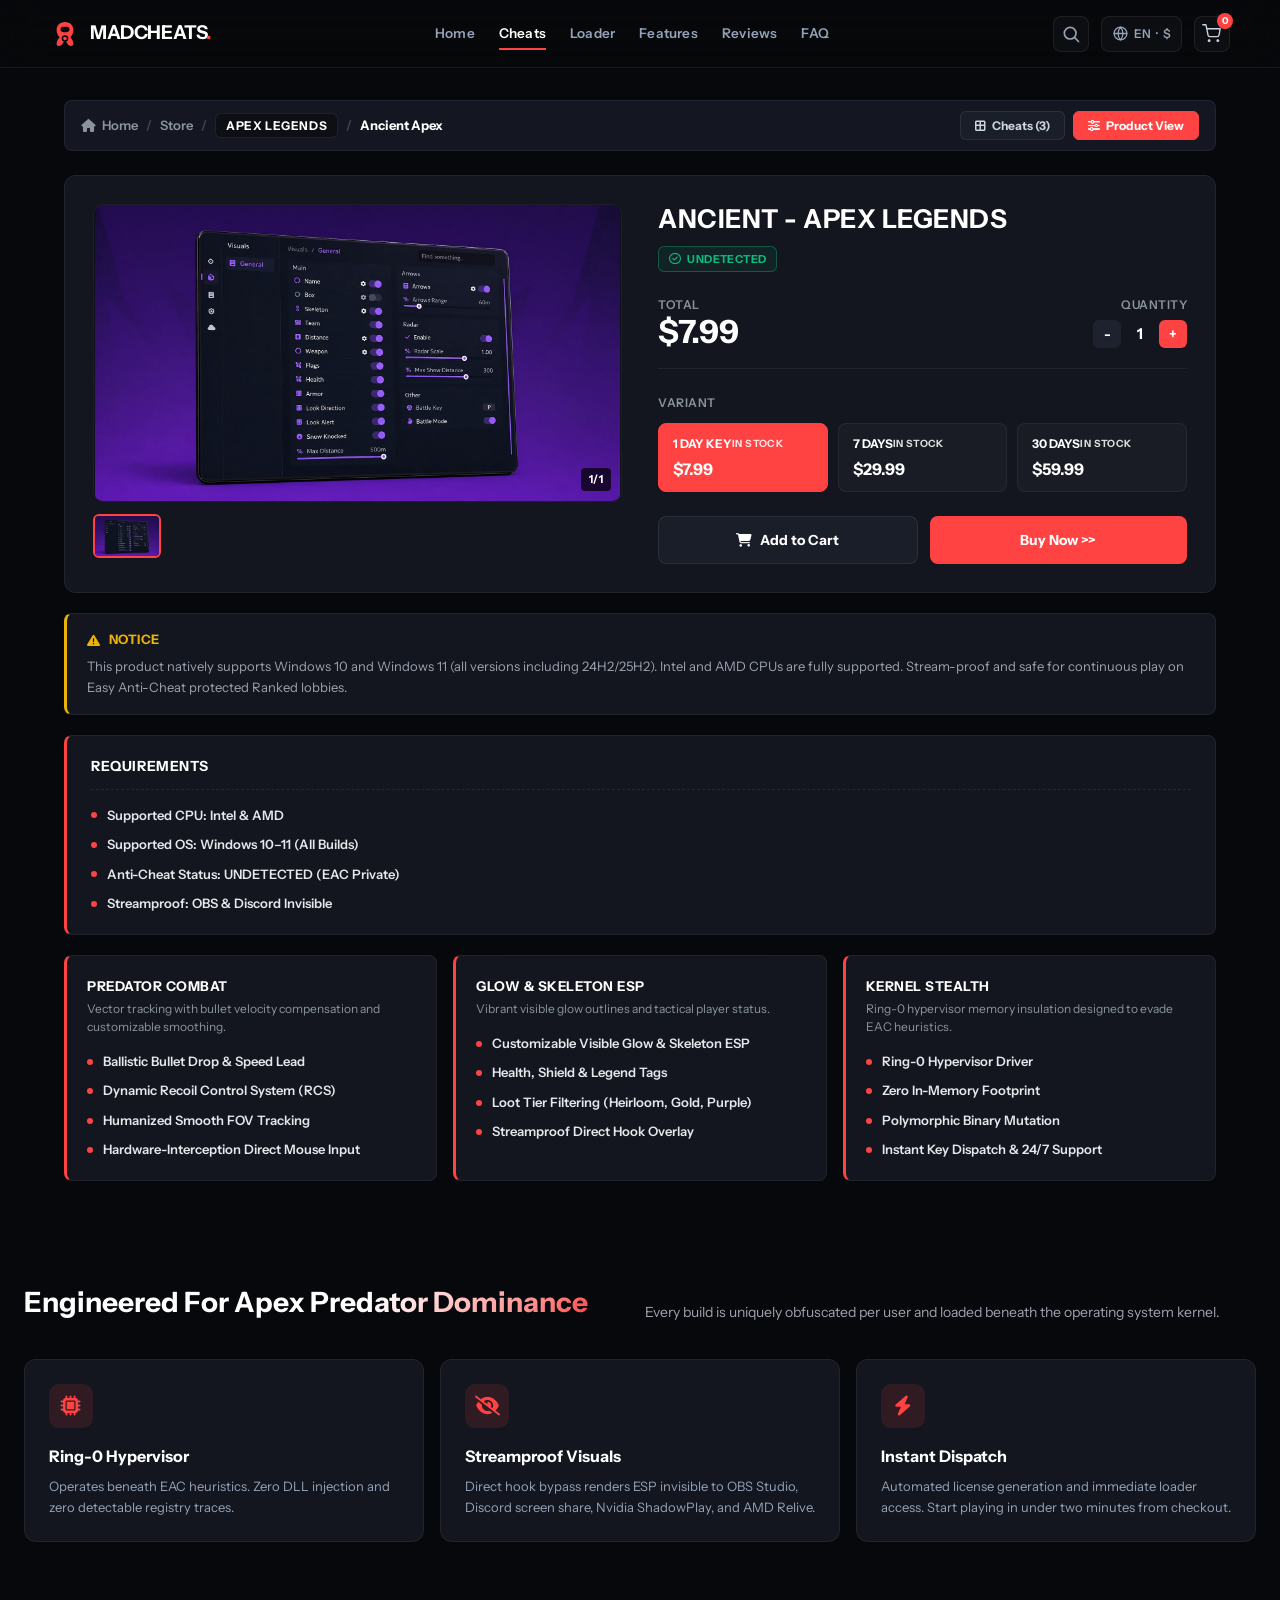
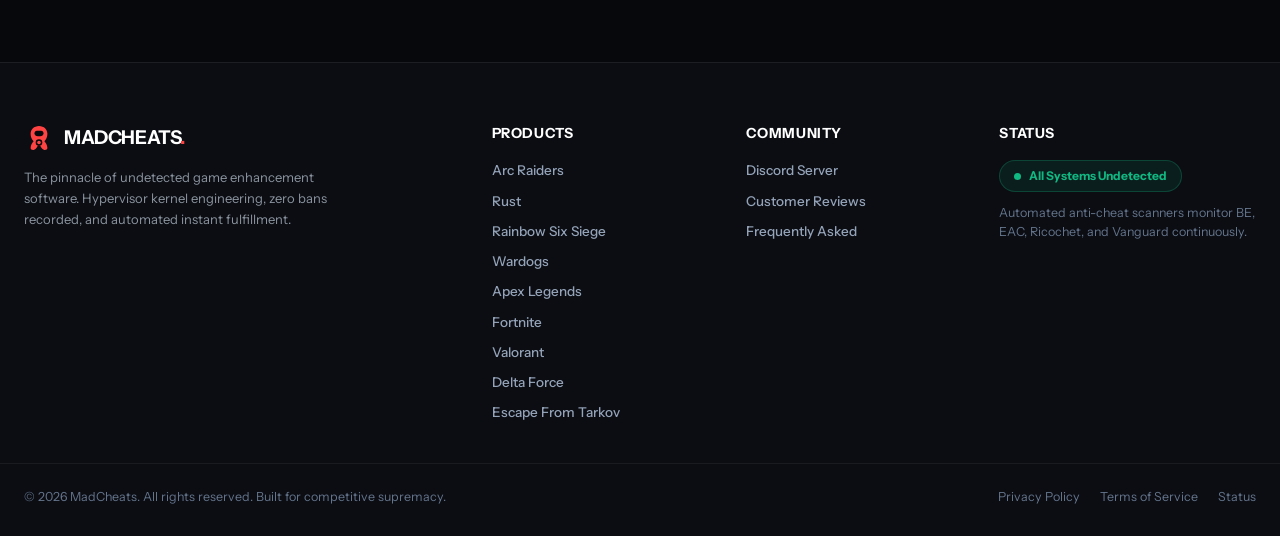
==== commit 110d4823: "Fix loader interactivity, eliminate site lag and freezing, and swap EFT unnamed image" ====
--- a/apex.html
+++ b/apex.html
@@ -22,14 +22,6 @@
 </head>
 <body>
 
-  <svg class="film-grain" aria-hidden="true" xmlns="http://www.w3.org/2000/svg">
-    <filter id="grain-filter">
-      <feTurbulence type="fractalNoise" baseFrequency="0.85" numOctaves="2" stitchTiles="stitch" result="noise"/>
-      <feColorMatrix in="noise" type="matrix" values="0 0 0 0 0  0 0 0 0 0  0 0 0 0 0  0 0 0 0.55 0"/>
-    </filter>
-    <rect width="100%" height="100%" filter="url(#grain-filter)"/>
-  </svg>
-
   <header class="site-header is-home" id="navbar">
     <div class="header-lead sf-rsz2">
       <a href="index.html" class="site-logo" aria-label="MadCheats home">
--- a/css/style.css
+++ b/css/style.css
@@ -78,14 +78,8 @@
 }
 
 .film-grain {
-  position: fixed;
-  inset: 0;
-  width: 100%;
-  height: 100%;
-  pointer-events: none;
-  z-index: 50;
-  mix-blend-mode: overlay;
-  opacity: 0.22;
+  display: none !important;
+  pointer-events: none !important;
 }
 
 .top-anno {
@@ -2047,35 +2041,52 @@
 }
 
 .checkout-modal-wrap,
+.checkout-modal-overlay,
 .checkout-success-modal {
   position: fixed;
   inset: 0;
   z-index: 10001;
-  display: none;
+  display: none !important;
   align-items: center;
   justify-content: center;
   padding: 20px;
   background: rgba(4, 5, 8, 0.88);
   backdrop-filter: blur(10px);
+  pointer-events: none !important;
 }
 
 .checkout-modal-wrap.open,
+.checkout-modal-overlay.open,
 .checkout-success-modal.open {
   display: flex !important;
-}
-
+  pointer-events: auto !important;
+}
+
+.checkout-modal-wrap[aria-hidden="true"],
+.checkout-modal-overlay[aria-hidden="true"],
 .checkout-success-modal[aria-hidden="true"] {
   display: none !important;
-}
-
-.checkout-success-modal.open[aria-hidden="true"] {
+  pointer-events: none !important;
+}
+
+.checkout-modal-wrap.open[aria-hidden="false"],
+.checkout-modal-overlay.open[aria-hidden="false"],
+.checkout-success-modal.open[aria-hidden="false"] {
   display: flex !important;
+  pointer-events: auto !important;
 }
 
 .checkout-modal-backdrop {
   position: absolute;
   inset: 0;
   background: transparent;
+  pointer-events: auto;
+}
+
+:not(.open) > .checkout-modal-backdrop,
+[aria-hidden="true"] .checkout-modal-backdrop {
+  display: none !important;
+  pointer-events: none !important;
 }
 
 .checkout-modal-box,
@@ -3761,34 +3772,51 @@
   border: 1px solid rgba(255, 255, 255, 0.08);
   border-radius: 8px;
   padding: 4px 6px;
+  position: relative;
+  z-index: 5;
 }
 
 .cart-qty-btn {
-  width: 28px;
-  height: 28px;
+  width: 30px;
+  height: 30px;
   border-radius: 6px;
   display: flex;
   align-items: center;
   justify-content: center;
-  font-size: 13px;
+  font-size: 14px;
   font-weight: 800;
   background: #191d29;
   color: #fff;
   border: none;
-  cursor: pointer;
-  transition: background 0.15s ease;
+  cursor: pointer !important;
+  pointer-events: auto !important;
+  touch-action: manipulation;
+  user-select: none;
+  -webkit-user-select: none;
+  position: relative;
+  z-index: 6;
+  transition: background 0.15s ease, transform 0.1s ease;
 }
 
 .cart-qty-btn:hover {
   background: #252b3d;
 }
 
+.cart-qty-btn:active {
+  transform: scale(0.92);
+}
+
+.cart-qty-btn * {
+  pointer-events: none !important;
+}
+
 .cart-qty-count {
   font-size: 14px;
   font-weight: 800;
   color: #fff;
   min-width: 24px;
   text-align: center;
+  user-select: none;
 }
 
 .cart-item-subtotal {
@@ -3811,14 +3839,28 @@
   align-items: center;
   justify-content: center;
   font-size: 14px;
-  cursor: pointer;
-  transition: all 0.15s ease;
+  cursor: pointer !important;
+  pointer-events: auto !important;
+  touch-action: manipulation;
+  user-select: none;
+  -webkit-user-select: none;
+  position: relative;
+  z-index: 6;
+  transition: all 0.15s ease, transform 0.1s ease;
 }
 
 .cart-item-remove-btn:hover {
   background: #ff4343;
   color: #fff;
   border-color: #ff4343;
+}
+
+.cart-item-remove-btn:active {
+  transform: scale(0.92);
+}
+
+.cart-item-remove-btn * {
+  pointer-events: none !important;
 }
 
 .cart-summary-card {
@@ -3893,12 +3935,21 @@
   border-radius: 7px;
   font-size: 13px;
   font-weight: 700;
-  cursor: pointer;
-  transition: background 0.15s ease;
+  cursor: pointer !important;
+  pointer-events: auto !important;
+  touch-action: manipulation;
+  user-select: none;
+  position: relative;
+  z-index: 6;
+  transition: background 0.15s ease, transform 0.1s ease;
 }
 
 .cart-coupon-btn:hover {
   background: #282f42;
+}
+
+.cart-coupon-btn:active {
+  transform: scale(0.96);
 }
 
 .cart-coupon-msg {
@@ -3948,16 +3999,29 @@
   border-radius: 8px;
   font-size: 15px;
   font-weight: 800;
-  cursor: pointer;
+  cursor: pointer !important;
+  pointer-events: auto !important;
+  touch-action: manipulation;
+  user-select: none;
+  position: relative;
+  z-index: 6;
   display: flex;
   align-items: center;
   justify-content: center;
   gap: 10px;
-  transition: background 0.15s ease;
+  transition: background 0.15s ease, transform 0.1s ease;
 }
 
 .cart-checkout-btn:hover {
   background: #ff5959;
+}
+
+.cart-checkout-btn:active {
+  transform: scale(0.98);
+}
+
+.cart-checkout-btn * {
+  pointer-events: none !important;
 }
 
 .cart-trust-list {
@@ -4294,6 +4358,9 @@
   width: 100%;
   max-width: 1140px;
   margin: 0 auto;
+  position: relative;
+  z-index: 30;
+  pointer-events: auto;
 }
 
 .loader-card {
@@ -4305,6 +4372,9 @@
   min-height: 580px;
   box-shadow: 0 25px 60px rgba(0, 0, 0, 0.7);
   transition: border-color 0.2s ease;
+  position: relative;
+  z-index: 30;
+  pointer-events: auto;
 }
 
 .loader-card:hover {
@@ -4327,7 +4397,8 @@
   align-items: center;
   justify-content: space-between;
   background: #05060a;
-  cursor: pointer;
+  cursor: pointer !important;
+  pointer-events: auto !important;
 }
 
 .loader-card.is-minimized .loader-minimized-bar {
@@ -4343,6 +4414,8 @@
   justify-content: space-between;
   padding: 20px 16px;
   flex-shrink: 0;
+  position: relative;
+  z-index: 31;
 }
 
 .loader-brand {
@@ -4415,16 +4488,19 @@
   color: #94a3b8;
   font-size: 12.5px;
   font-weight: 600;
-  cursor: pointer;
+  cursor: pointer !important;
+  pointer-events: auto !important;
+  user-select: none;
+  touch-action: manipulation;
+  position: relative;
+  z-index: 32;
   transition: all 0.15s ease;
   width: 100%;
   text-align: left;
 }
 
-.loader-nav-btn i {
-  font-size: 13px;
-  width: 16px;
-  text-align: center;
+.loader-nav-btn * {
+  pointer-events: none !important;
 }
 
 .loader-nav-btn:hover {
@@ -4521,7 +4597,12 @@
   color: #94a3b8;
   background: transparent;
   border: none;
-  cursor: pointer;
+  cursor: pointer !important;
+  pointer-events: auto !important;
+  user-select: none;
+  touch-action: manipulation;
+  position: relative;
+  z-index: 32;
   transition: all 0.15s ease;
 }
 
@@ -4563,6 +4644,8 @@
   flex-direction: column;
   gap: 16px;
   transition: border-color 0.15s ease;
+  position: relative;
+  z-index: 31;
 }
 
 .loader-card-box:hover {
@@ -4575,6 +4658,8 @@
   justify-content: space-between;
   padding-bottom: 12px;
   border-bottom: 1px solid rgba(255, 255, 255, 0.05);
+  cursor: pointer;
+  user-select: none;
 }
 
 .loader-box-title {
@@ -4592,6 +4677,7 @@
 .loader-chevron {
   font-size: 11px;
   color: #64748b;
+  pointer-events: none;
 }
 
 .loader-control-group {
@@ -4604,6 +4690,7 @@
   font-size: 12px;
   font-weight: 600;
   color: #94a3b8;
+  user-select: none;
 }
 
 .loader-select-wrap {
@@ -4622,7 +4709,10 @@
   color: #fff;
   appearance: none;
   -webkit-appearance: none;
-  cursor: pointer;
+  cursor: pointer !important;
+  pointer-events: auto !important;
+  position: relative;
+  z-index: 32;
   transition: border-color 0.15s ease;
 }
 
@@ -4638,12 +4728,14 @@
   color: #64748b;
   font-size: 12px;
   pointer-events: none;
+  z-index: 33;
 }
 
 .loader-range-header {
   display: flex;
   align-items: center;
   justify-content: space-between;
+  user-select: none;
 }
 
 .loader-range-value {
@@ -4661,42 +4753,50 @@
   background: #181d2e;
   border-radius: 9999px;
   outline: none;
-  cursor: pointer;
+  cursor: pointer !important;
+  pointer-events: auto !important;
+  position: relative;
+  z-index: 33;
+  touch-action: manipulation;
 }
 
 .loader-range-slider::-webkit-slider-thumb {
   -webkit-appearance: none;
   appearance: none;
-  width: 16px;
-  height: 16px;
+  width: 18px;
+  height: 18px;
   border-radius: 50%;
   background: #ff4343;
   border: 2px solid #fff;
-  cursor: pointer;
-  transition: transform 0.15s ease;
-}
-
-.loader-range-slider::-webkit-slider-thumb:hover {
-  transform: scale(1.15);
+  cursor: grab !important;
+  box-shadow: 0 0 8px rgba(255, 67, 67, 0.6);
+  transition: transform 0.1s ease;
+}
+
+.loader-range-slider::-webkit-slider-thumb:active {
+  cursor: grabbing !important;
+  transform: scale(1.2);
 }
 
 .loader-range-slider::-moz-range-thumb {
-  width: 16px;
-  height: 16px;
+  width: 18px;
+  height: 18px;
   border-radius: 50%;
   background: #ff4343;
   border: 2px solid #fff;
-  cursor: pointer;
+  cursor: grab !important;
+  box-shadow: 0 0 8px rgba(255, 67, 67, 0.6);
 }
 
 .loader-toggle-row {
   display: flex;
   align-items: center;
   justify-content: space-between;
-  padding: 6px 10px;
+  padding: 8px 10px;
   border-radius: 8px;
   cursor: pointer;
   user-select: none;
+  touch-action: manipulation;
   transition: background 0.15s ease;
 }
 
@@ -4707,23 +4807,34 @@
 .loader-switch {
   position: relative;
   display: inline-block;
-  width: 38px;
-  height: 20px;
-  cursor: pointer;
+  width: 40px;
+  height: 22px;
+  cursor: pointer !important;
   flex-shrink: 0;
+  pointer-events: auto !important;
+  user-select: none;
+  touch-action: manipulation;
+  z-index: 33;
 }
 
 .loader-switch input {
+  position: absolute;
+  inset: 0;
+  width: 100%;
+  height: 100%;
   opacity: 0;
-  width: 0;
-  height: 0;
+  cursor: pointer !important;
+  z-index: 5;
+  margin: 0;
+  pointer-events: auto !important;
 }
 
 .loader-slider-track {
   position: absolute;
   inset: 0;
-  background-color: rgba(255, 255, 255, 0.1);
+  background-color: rgba(255, 255, 255, 0.12);
   border-radius: 9999px;
+  pointer-events: none !important;
   transition: background-color 0.2s cubic-bezier(0.16, 1, 0.3, 1);
 }
 
@@ -4732,10 +4843,11 @@
   content: "";
   height: 16px;
   width: 16px;
-  left: 2px;
-  bottom: 2px;
+  left: 3px;
+  top: 3px;
   background-color: #fff;
   border-radius: 50%;
+  box-shadow: 0 1px 4px rgba(0, 0, 0, 0.5);
   transition: transform 0.2s cubic-bezier(0.16, 1, 0.3, 1);
 }
 
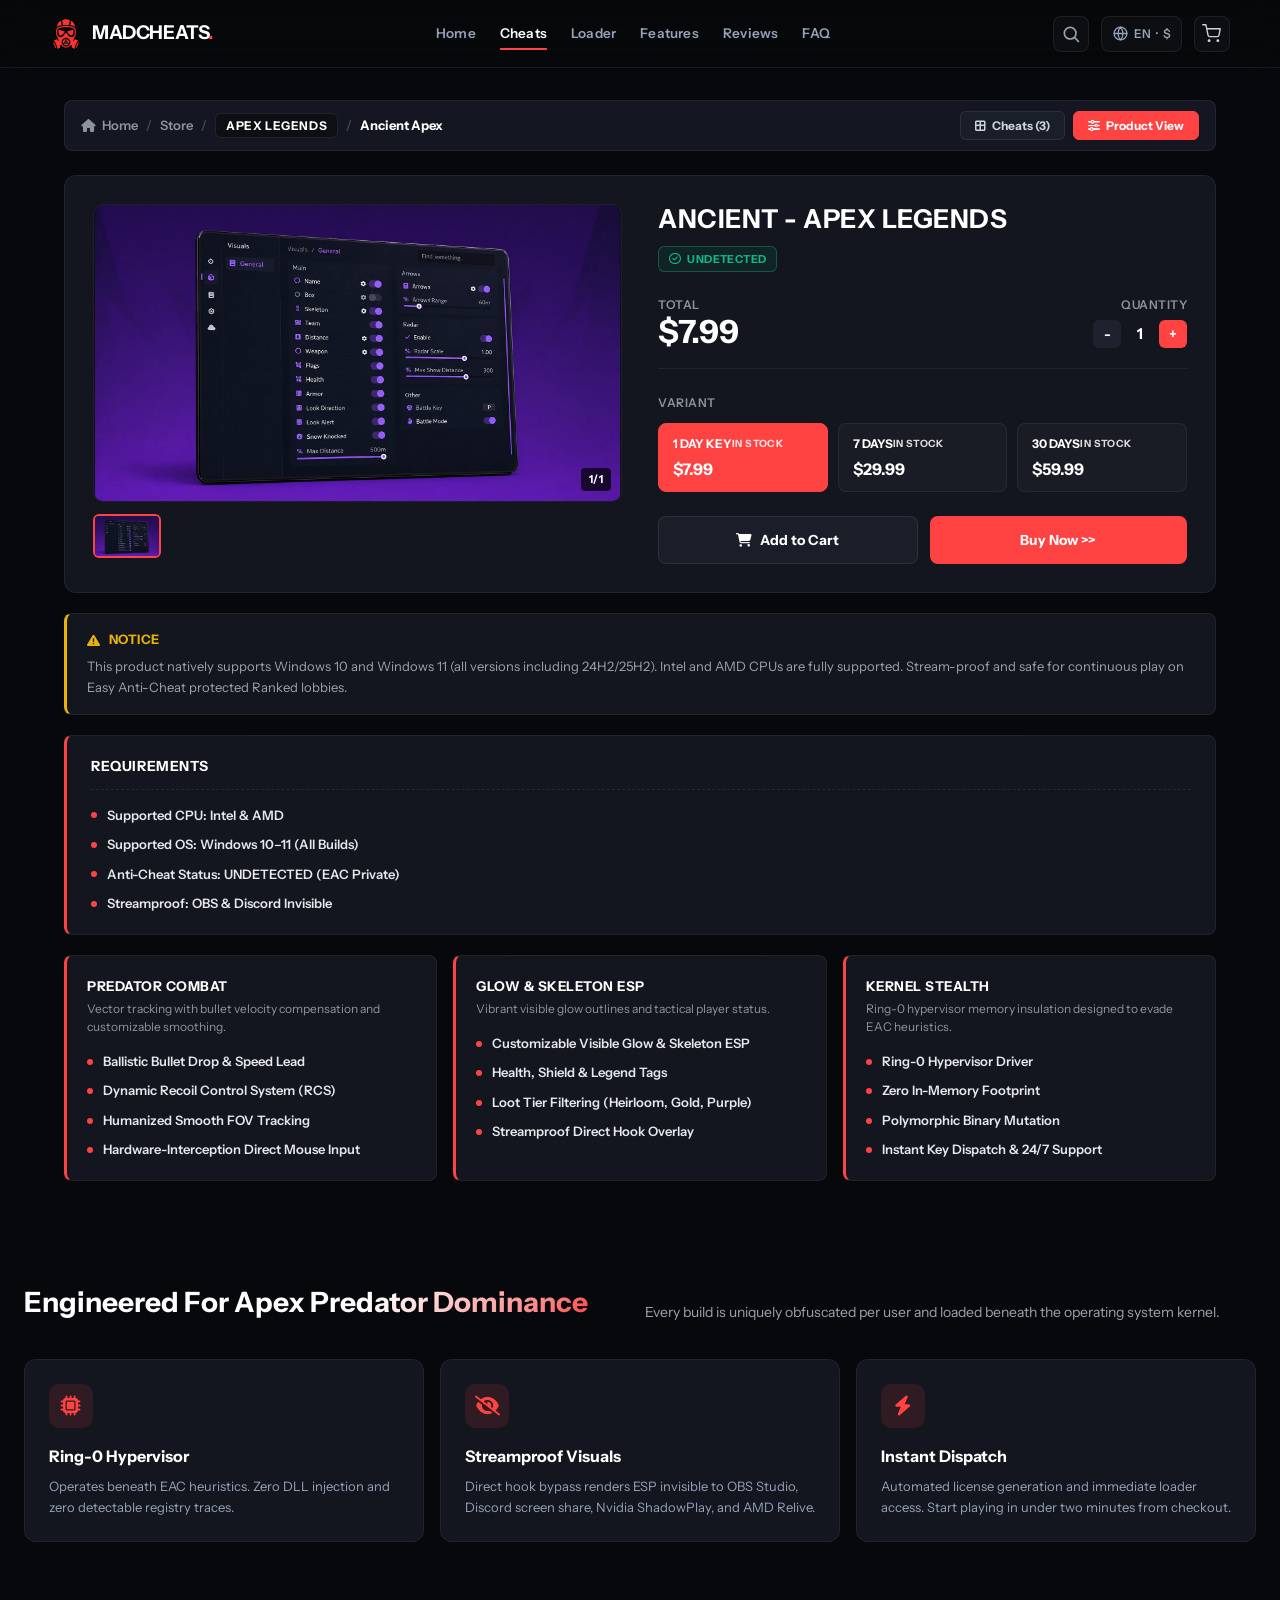
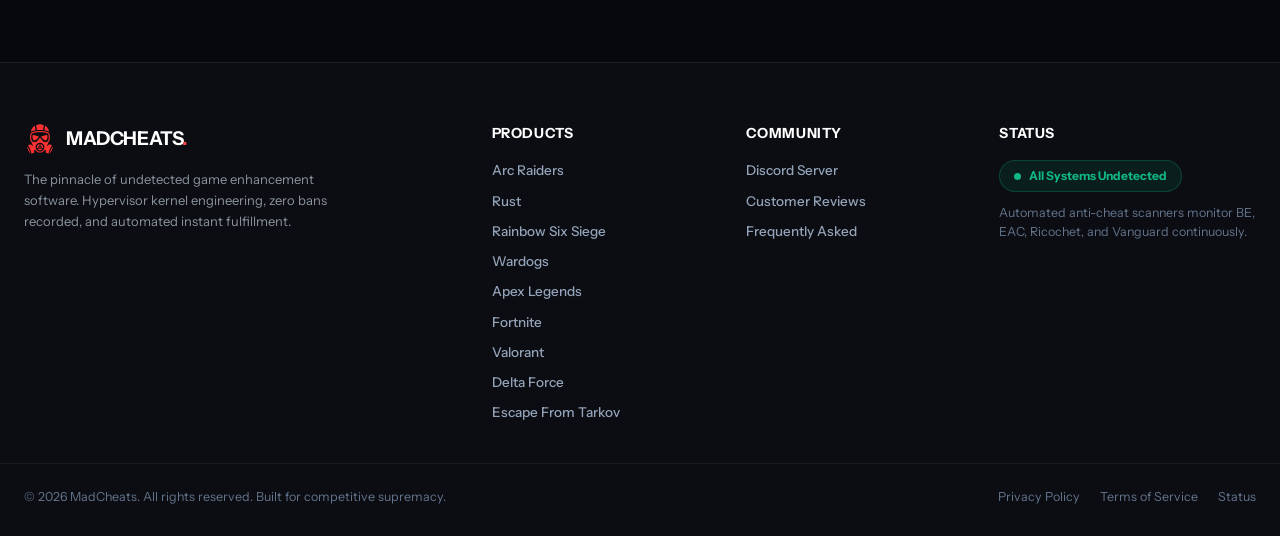
==== commit f3814888: "Replace SVG logos with custom red tactical gas mask logo across all pages, loader, and favicons" ====
--- a/apex.html
+++ b/apex.html
@@ -16,7 +16,9 @@
   <meta name="twitter:title" content="Apex Legends Cheats — Undetected Aimbot &amp; Glow ESP | MadCheats">
   <meta name="twitter:description" content="Dominate Apex Legends with undetected private cheats. Easy Anti-Cheat bypass, silent aimbot, player skeleton ESP, loot tier radar, and recoil control. Instant key delivery.">
   <meta name="twitter:image" content="assets/images/mascot.jpg">
-  <link rel="icon" type="image/svg+xml" href="data:image/svg+xml,%3Csvg xmlns='http://www.w3.org/2000/svg' viewBox='0 0 100 100'%3E%3Cpath fill='%23ff4343' d='M50 8 C32 8 20 22 20 38 C20 48 24 57 30 63 C27 68 22 75 22 84 C22 89 27 92 33 90 C39 88 44 80 46 76 C48 77 52 77 54 76 C56 80 61 88 67 90 C73 92 78 89 78 84 C78 75 73 68 70 63 C76 57 80 48 80 38 C80 22 68 8 50 8 Z M50 20 C62 20 70 28 70 40 C70 45 66 50 62 52 C58 48 54 46 50 46 C46 46 42 48 38 52 C34 50 30 45 30 40 C30 28 38 20 50 20 Z M50 54 C58 54 64 60 64 68 C64 76 58 82 50 82 C42 82 36 76 36 68 C36 60 42 54 50 54 Z'/%3E%3C/svg%3E">
+  <link rel="icon" type="image/png" href="assets/images/favicon.png">
+  <link rel="shortcut icon" href="assets/images/favicon.ico">
+  <link rel="apple-touch-icon" href="assets/images/logo.png">
   <link rel="stylesheet" href="https://cdnjs.cloudflare.com/ajax/libs/font-awesome/6.5.2/css/all.min.css">
   <link rel="stylesheet" href="css/style.css">
 </head>
@@ -25,12 +27,7 @@
   <header class="site-header is-home" id="navbar">
     <div class="header-lead sf-rsz2">
       <a href="index.html" class="site-logo" aria-label="MadCheats home">
-        <svg class="site-logo-icon" viewBox="0 0 100 100" fill="none" xmlns="http://www.w3.org/2000/svg">
-          <path d="M50 10C33 10 22 22 22 36C22 46 26 55 32 61C28 66 22 74 22 83C22 88 28 91 34 89C40 87 45 78 47 74C49 75 51 75 53 74C55 78 60 87 66 89C72 91 78 88 78 83C78 74 72 66 68 61C74 55 78 46 78 36C78 22 67 10 50 10Z" fill="#ff4343"/>
-          <path d="M35 34C35 30 38 26 43 26H57C62 26 65 30 65 34C65 40 60 44 54 44H46C40 44 35 40 35 34Z" fill="#07080B"/>
-          <circle cx="50" cy="65" r="11" fill="#07080B"/>
-          <circle cx="50" cy="65" r="6" fill="#ff4343"/>
-        </svg>
+        <img src="assets/images/logo.png" alt="MadCheats" class="site-logo-icon">
         <span>MADCHEATS<span class="brand-dot">.</span></span>
       </a>
     </div>
@@ -271,12 +268,7 @@
     <div class="footer-top">
       <div class="footer-col brand-col">
         <a href="index.html" class="site-logo">
-          <svg class="site-logo-icon" viewBox="0 0 100 100" fill="none">
-            <path d="M50 10C33 10 22 22 22 36C22 46 26 55 32 61C28 66 22 74 22 83C22 88 28 91 34 89C40 87 45 78 47 74C49 75 51 75 53 74C55 78 60 87 66 89C72 91 78 88 78 83C78 74 72 66 68 61C74 55 78 46 78 36C78 22 67 10 50 10Z" fill="#ff4343"/>
-            <path d="M35 34C35 30 38 26 43 26H57C62 26 65 30 65 34C65 40 60 44 54 44H46C40 44 35 40 35 34Z" fill="#07080B"/>
-            <circle cx="50" cy="65" r="11" fill="#07080B"/>
-            <circle cx="50" cy="65" r="6" fill="#ff4343"/>
-          </svg>
+          <img src="assets/images/logo.png" alt="MadCheats" class="site-logo-icon">
           <span>MADCHEATS<span class="brand-dot">.</span></span>
         </a>
         <p class="footer-desc">
--- a/css/style.css
+++ b/css/style.css
@@ -202,9 +202,11 @@
 
 .brand-icon,
 .site-logo-icon {
-  width: 30px;
-  height: 30px;
+  width: 32px;
+  height: 32px;
   flex-shrink: 0;
+  object-fit: contain;
+  display: block;
 }
 
 .brand-dot {
@@ -4427,9 +4429,11 @@
 }
 
 .loader-logo-icon {
-  width: 30px;
-  height: 30px;
+  width: 32px;
+  height: 32px;
   flex-shrink: 0;
+  object-fit: contain;
+  display: block;
 }
 
 .loader-brand-meta {
@@ -4935,16 +4939,125 @@
   color: #10b981;
 }
 
-.loader-footer-meta strong.text-white {
-  color: #fff;
-}
-
 .loader-footer-key {
+  display: inline-flex;
+  align-items: center;
+  gap: 6px;
   color: #94a3b8;
   background: #111420;
-  padding: 3px 8px;
-  border-radius: 4px;
+  padding: 4px 10px;
+  border-radius: 6px;
   border: 1px solid rgba(255, 255, 255, 0.08);
+  font-size: 11px;
+  font-family: var(--font-mono);
+  font-weight: 600;
+  cursor: pointer !important;
+  pointer-events: auto !important;
+  user-select: none;
+  touch-action: manipulation;
+  transition: all 0.15s ease;
+}
+
+.loader-footer-key:hover {
+  background: rgba(255, 67, 67, 0.14);
+  border-color: rgba(255, 67, 67, 0.35);
+  color: #fff;
+  transform: translateY(-1px);
+}
+
+.loader-footer-key:active {
+  transform: translateY(0);
+}
+
+.loader-preset-actions {
+  display: grid;
+  grid-template-columns: 1fr 1fr;
+  gap: 8px;
+  margin-top: 4px;
+}
+
+.loader-btn-action {
+  display: flex;
+  align-items: center;
+  justify-content: center;
+  gap: 7px;
+  padding: 9px 12px;
+  border-radius: 8px;
+  font-size: 11.5px;
+  font-weight: 700;
+  cursor: pointer !important;
+  pointer-events: auto !important;
+  border: 1px solid rgba(255, 255, 255, 0.09);
+  background: #141826;
+  color: #e2e8f0;
+  transition: all 0.15s ease;
+  user-select: none;
+  touch-action: manipulation;
+}
+
+.loader-btn-action:hover {
+  background: #1c2237;
+  color: #fff;
+  border-color: rgba(255, 255, 255, 0.2);
+  transform: translateY(-1px);
+}
+
+.loader-btn-action:active {
+  transform: translateY(1px);
+}
+
+.loader-btn-action.primary {
+  background: #ff4343;
+  border-color: #ff4343;
+  color: #fff;
+}
+
+.loader-btn-action.primary:hover {
+  background: #ff5959;
+  box-shadow: 0 0 14px rgba(255, 67, 67, 0.45);
+}
+
+.loader-btn-action.danger {
+  background: rgba(239, 68, 68, 0.14);
+  border-color: rgba(239, 68, 68, 0.3);
+  color: #fca5a5;
+}
+
+.loader-btn-action.danger:hover {
+  background: rgba(239, 68, 68, 0.25);
+  border-color: #ef4444;
+  color: #fff;
+  box-shadow: 0 0 12px rgba(239, 68, 68, 0.3);
+}
+
+.loader-btn-action.ghost {
+  background: transparent;
+  border-color: rgba(255, 255, 255, 0.08);
+  color: #94a3b8;
+}
+
+.loader-btn-action.ghost:hover {
+  background: rgba(255, 255, 255, 0.06);
+  color: #fff;
+}
+
+.loader-status-notify {
+  display: flex;
+  align-items: center;
+  gap: 8px;
+  padding: 8px 12px;
+  background: rgba(16, 185, 129, 0.12);
+  border: 1px solid rgba(16, 185, 129, 0.3);
+  border-radius: 8px;
+  color: #34d399;
+  font-size: 11.5px;
+  font-weight: 700;
+  animation: fadeInNotify 0.2s ease-out;
+}
+
+@keyframes fadeInNotify {
+  from { opacity: 0; transform: translateY(-4px); }
+  to { opacity: 1; transform: translateY(0); }
 }
 
 @media (max-width: 900px) {
